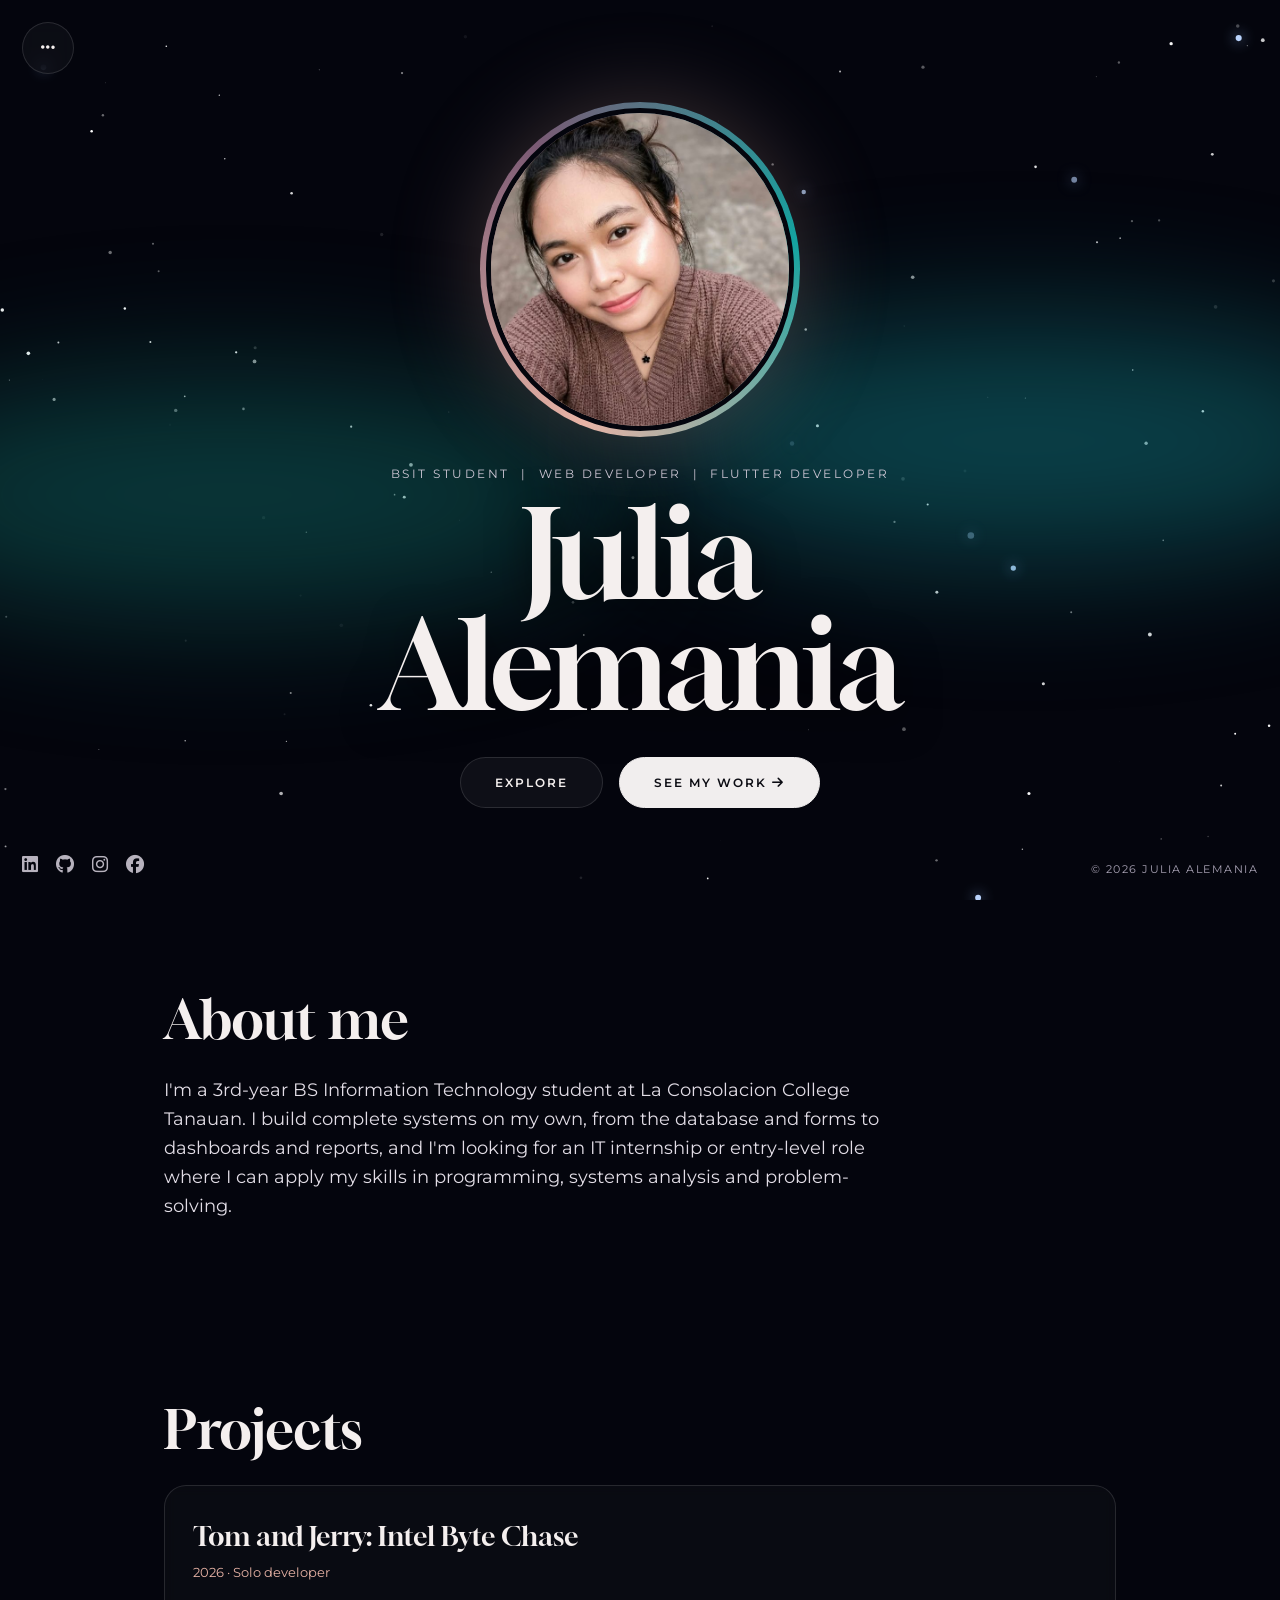
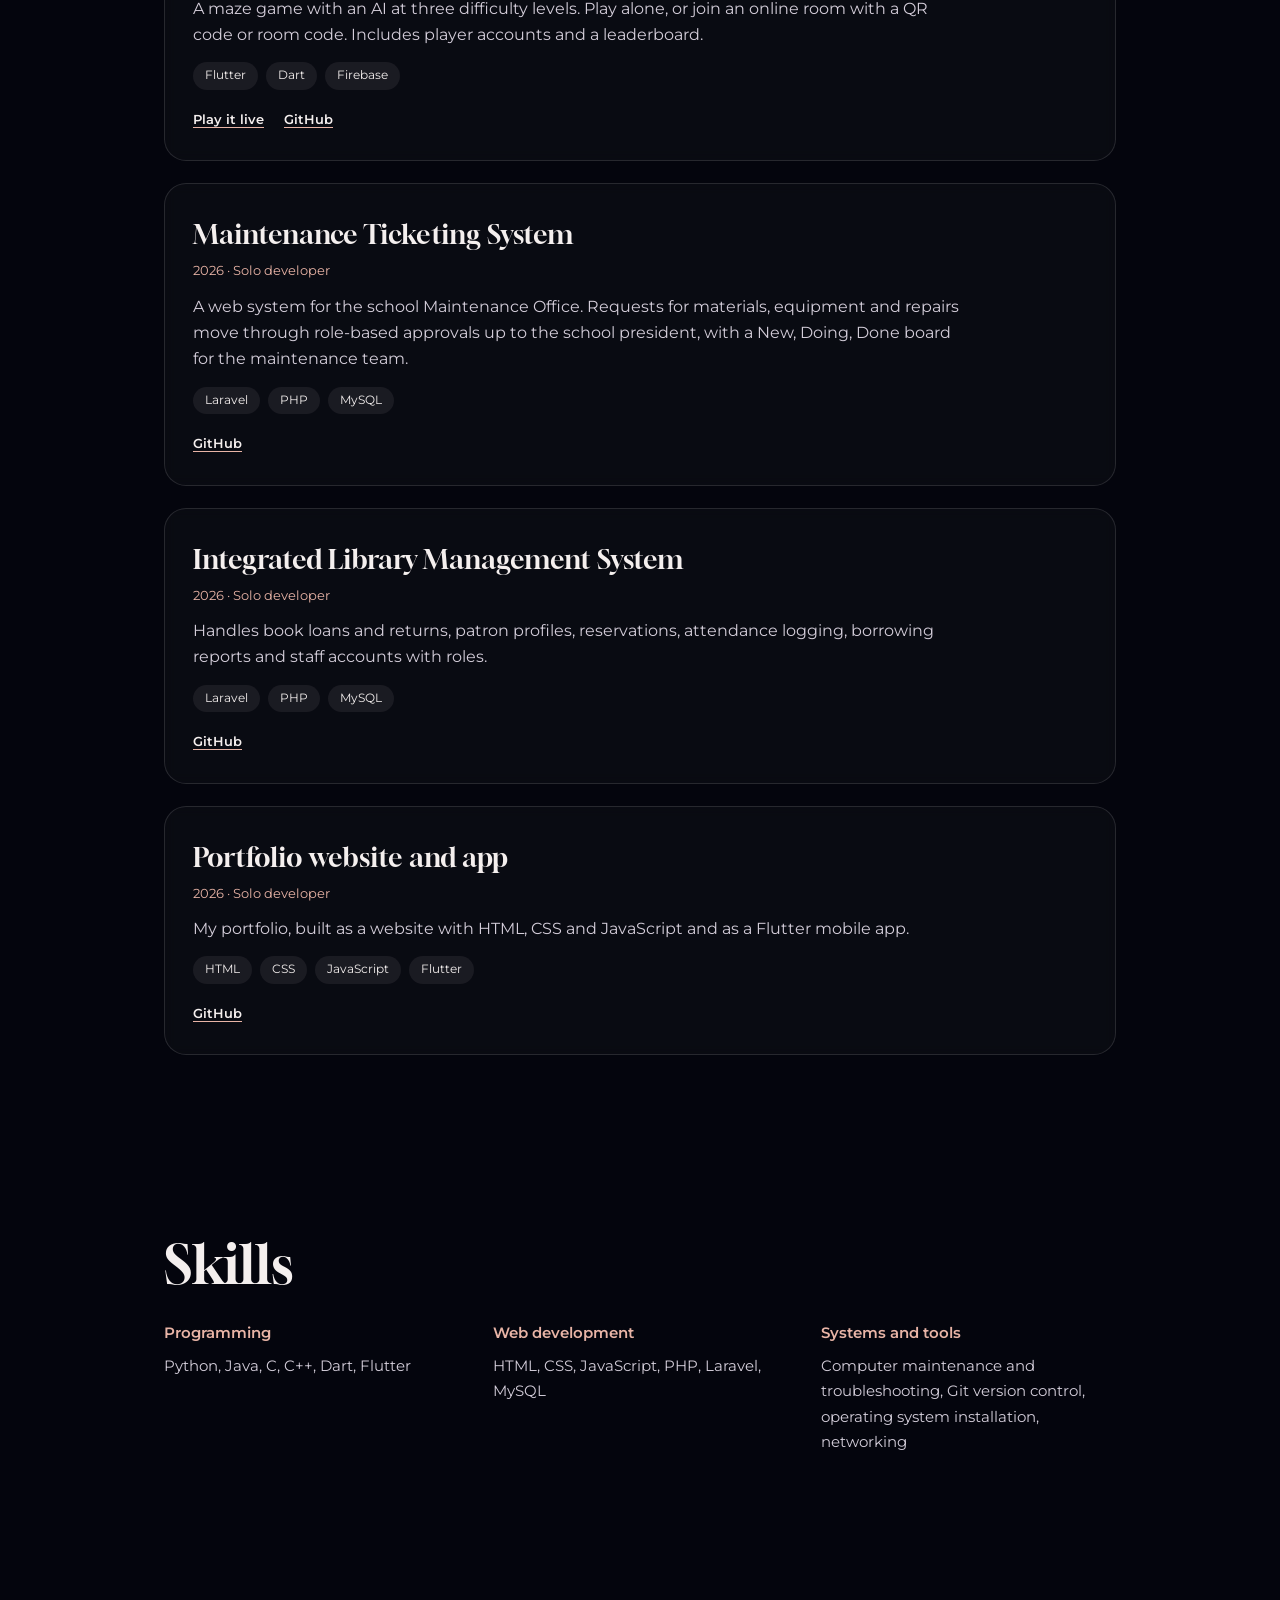
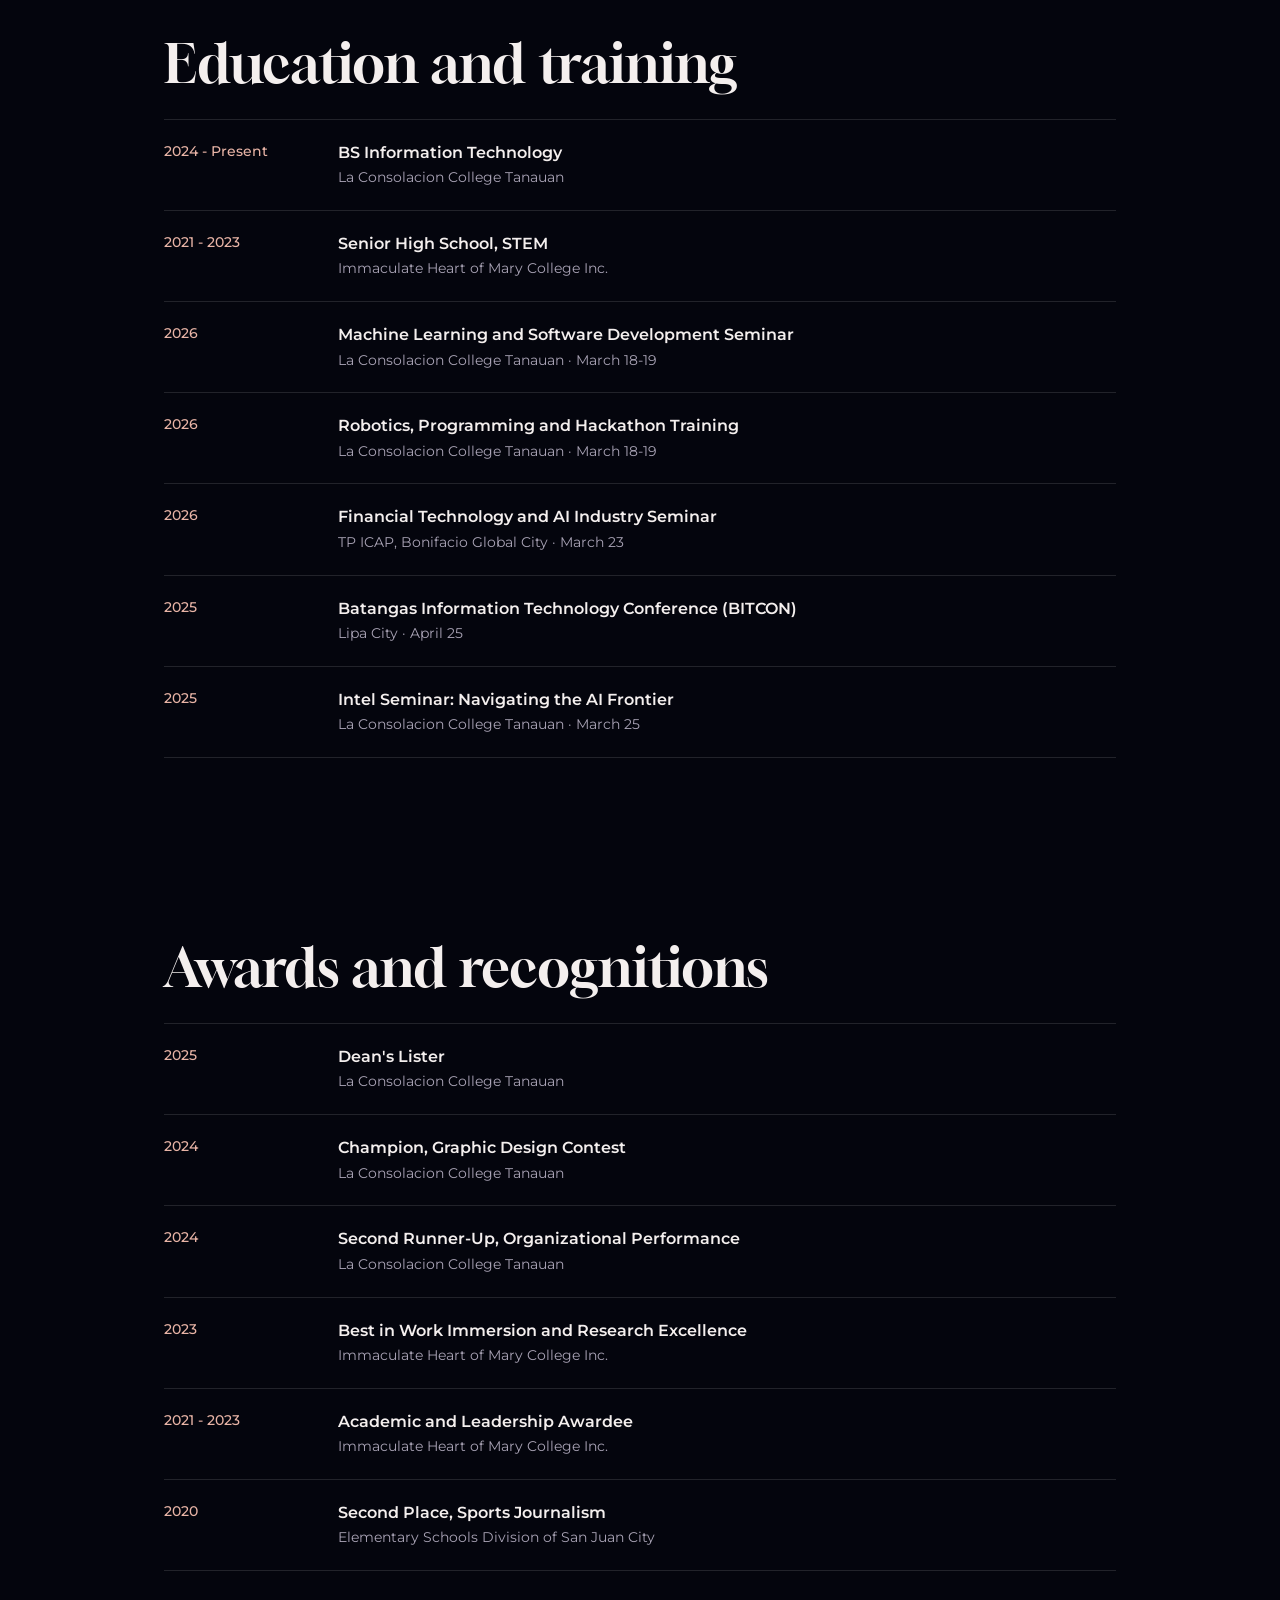
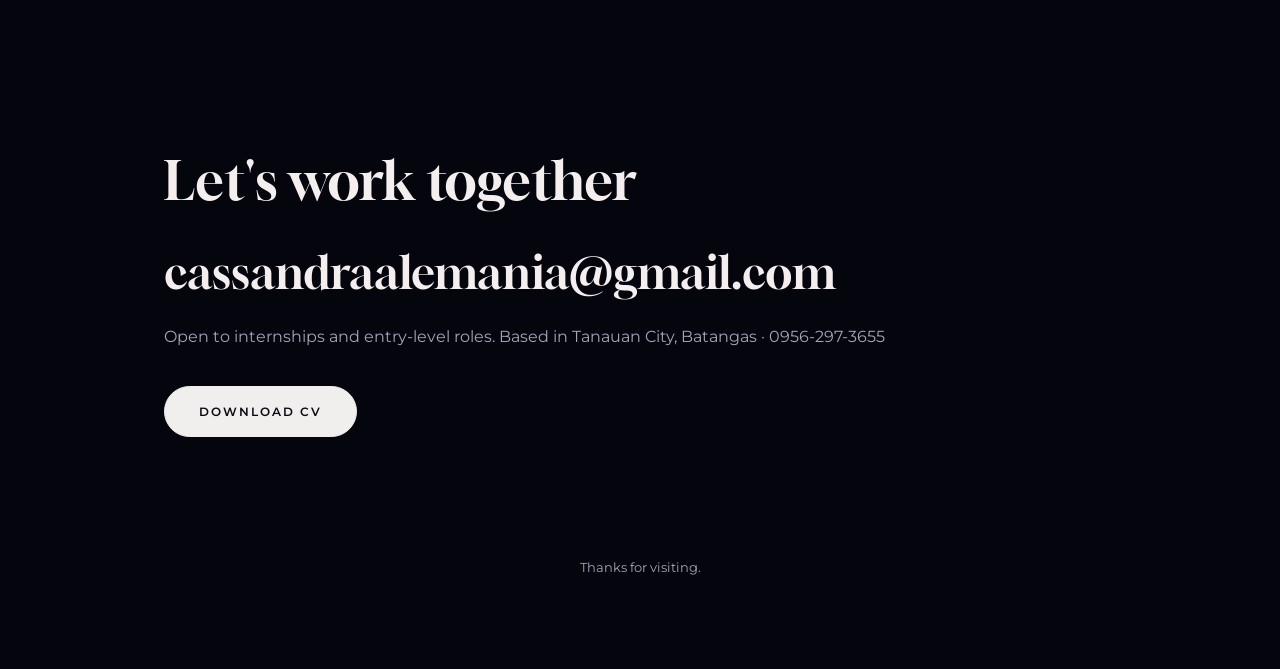
==== index.html @ fd6cf1b3 "Remove stats row from About section" ====
<!DOCTYPE html>
<html lang="en">
<head>
<meta charset="UTF-8">
<meta name="viewport" content="width=device-width, initial-scale=1">
<title>Julia Cassandra Alemania - BSIT Student & Web Developer</title>
<meta name="description" content="Portfolio of Julia Cassandra U. Alemania, BS Information Technology student, web and Flutter developer, Dean's Lister.">
<link rel="icon" href="images/favicon.png">
<link rel="preconnect" href="https://fonts.googleapis.com"><link rel="preconnect" href="https://fonts.gstatic.com" crossorigin>
<link rel="stylesheet" href="https://fonts.googleapis.com/css2?family=Gloock&family=Montserrat:wght@400;500;600&display=swap">
<link rel="stylesheet" href="https://cdnjs.cloudflare.com/ajax/libs/font-awesome/6.5.1/css/all.min.css" crossorigin="anonymous">
<style>
:root{--bg:#04050d;--ink:#f4efee;--mute:#a9a3b5;--rose:#e8b4a6;--teal:#14a3a0;--line:rgba(255,255,255,.12);--serif:'Gloock',Georgia,serif;--sans:'Montserrat',system-ui,sans-serif}
*{box-sizing:border-box;margin:0}
html{scroll-behavior:smooth;background:var(--bg)}
body{font-family:var(--sans);color:var(--ink);background:var(--bg);line-height:1.65;overflow-x:hidden}
canvas#sky{position:fixed;inset:0;width:100%;height:100%;z-index:0;pointer-events:none}
.aurora{position:fixed;inset:0;z-index:0;pointer-events:none;overflow:hidden}
.aurora i{position:absolute;top:42%;width:60vw;height:26vh;border-radius:50%;filter:blur(70px);opacity:.5;animation:drift 22s ease-in-out infinite alternate}
.aurora i:nth-child(1){left:-12vw;background:#0f6b66}
.aurora i:nth-child(2){right:-10vw;background:#117f86;top:36%;animation-delay:-8s}
@keyframes drift{to{transform:translate(6vw,-4vh) scale(1.15)}}
main,header,footer{position:relative;z-index:1}
a{color:inherit}
:focus-visible{outline:2px solid var(--rose);outline-offset:3px}

/* hero */
.hero{min-height:100svh;display:flex;flex-direction:column;align-items:center;justify-content:center;text-align:center;padding:90px 20px 80px}
.photo{width:min(320px,70vw);aspect-ratio:1;border-radius:50%;padding:6px;background:conic-gradient(from 200deg,var(--rose),#7b5a74,var(--teal),var(--rose));box-shadow:0 0 90px rgba(232,180,166,.25)}
.photo img{width:100%;height:100%;border-radius:50%;object-fit:cover;object-position:50% 22%;border:5px solid var(--bg);display:block}
.roles{margin-top:28px;font-size:.72rem;letter-spacing:.22em;text-transform:uppercase;color:#cfc8d6}
h1{font-family:var(--serif);font-weight:400;font-size:clamp(3.6rem,11vw,7.6rem);line-height:.92;letter-spacing:-.02em;margin-top:14px;text-shadow:0 6px 40px rgba(0,0,0,.6)}
.cta{display:flex;gap:16px;margin-top:36px;flex-wrap:wrap;justify-content:center}
.btn{font:600 .78rem var(--sans);letter-spacing:.16em;text-transform:uppercase;text-decoration:none;padding:17px 34px;border-radius:99px;border:1px solid var(--line);background:#0e0f17;color:var(--ink);transition:transform .2s,background .2s}
.btn.light{background:#f1eeee;color:#0b0b12;border-color:#f1eeee}
.btn:hover{transform:translateY(-2px)}
.btn.light:hover{background:#fff}

/* chrome */
.menu-btn{position:fixed;top:22px;left:22px;z-index:20;width:52px;height:52px;border-radius:50%;border:1px solid var(--line);background:rgba(14,15,23,.8);color:var(--ink);cursor:pointer;font-size:1rem;backdrop-filter:blur(8px)}
.overlay{position:fixed;inset:0;z-index:15;background:transparent;display:grid;place-content:center;gap:6px;opacity:0;visibility:hidden;transition:opacity .3s,visibility .3s}
.overlay.open{opacity:1;visibility:visible}
.overlay a{font-family:var(--serif);font-size:clamp(2rem,7vw,3.6rem);text-decoration:none;color:var(--ink);padding:4px 0}
.overlay a:hover{color:var(--rose)}
.socials{position:fixed;left:22px;bottom:20px;z-index:10;display:flex;gap:18px;font-size:1.15rem}
.socials a{color:#d7d2dd;opacity:.85}.socials a:hover{color:var(--rose);opacity:1}
.copy{position:fixed;right:22px;bottom:22px;z-index:10;font-size:.66rem;letter-spacing:.14em;text-transform:uppercase;color:var(--mute)}

/* sections */
section.s{max-width:1000px;margin:0 auto;padding:90px 24px}
h2{font-family:var(--serif);font-weight:400;font-size:clamp(2.2rem,5vw,3.4rem);line-height:1.05;margin-bottom:28px}
.lead{font-size:1.1rem;max-width:62ch;color:#e2dde6}
.stats{display:flex;gap:40px;flex-wrap:wrap;margin-top:34px}
.stats b{display:block;font-family:var(--serif);font-weight:400;font-size:2.6rem;line-height:1;color:var(--rose)}
.stats span{font-size:.82rem;color:var(--mute)}
.rows{list-style:none;padding:0;border-top:1px solid var(--line)}
.rows li{display:grid;grid-template-columns:150px 1fr;gap:8px 24px;padding:20px 0;border-bottom:1px solid var(--line)}
.rows time{color:var(--rose);font-size:.85rem;font-weight:500}
.rows strong{font-weight:600}.rows p{color:var(--mute);font-size:.9rem}
.proj{display:grid;gap:22px}
.proj article{border:1px solid var(--line);border-radius:22px;padding:28px;background:rgba(14,15,23,.6);backdrop-filter:blur(6px)}
.proj h3{font-family:var(--serif);font-weight:400;font-size:1.7rem}
.proj .yr{color:var(--rose);font-size:.8rem}
.proj p{color:#d3cdd9;margin:10px 0 14px;max-width:70ch}
.tags{display:flex;flex-wrap:wrap;gap:8px;margin-bottom:16px}
.tags span{font-size:.74rem;padding:4px 12px;border-radius:99px;background:rgba(255,255,255,.07)}
.links a{font-size:.82rem;font-weight:600;margin-right:20px;text-decoration:none;border-bottom:1px solid var(--rose)}
.skills{display:grid;grid-template-columns:repeat(auto-fit,minmax(260px,1fr));gap:34px}
.skills h3{font-size:.95rem;font-weight:600;margin-bottom:8px;color:var(--rose)}
.skills p{color:#d3cdd9;font-size:.95rem}
.contact a.big{font-family:var(--serif);font-size:clamp(1.5rem,4.5vw,2.8rem);text-decoration:none;word-break:break-all}
.contact a.big:hover{color:var(--rose)}
.contact p{color:var(--mute);margin-top:14px}
footer{padding:30px 24px 90px;text-align:center;color:var(--mute);font-size:.8rem}
@media(max-width:640px){.rows li{grid-template-columns:1fr}.copy{display:none}.socials{left:50%;transform:translateX(-50%)}}
@media(prefers-reduced-motion:reduce){.aurora i{animation:none}html{scroll-behavior:auto}}

.overlay{display:flex;flex-direction:column;align-items:center;justify-content:center;text-align:center;gap:clamp(8px,2.2vh,22px);overflow:hidden}
.overlay a{position:relative;z-index:2;display:block;line-height:1;padding:0}
.overlay a span{display:block;font-family:var(--serif);font-size:clamp(2.6rem,8.4vw,5.6rem);letter-spacing:-.01em;transition:transform .3s,color .3s}
.overlay a small{display:block;margin-top:8px;font-size:.66rem;letter-spacing:.2em;text-transform:uppercase;color:var(--mute)}
.overlay a:hover span,.overlay a:focus-visible span{color:var(--rose);transform:scale(1.04)}
.close-btn{position:absolute;top:22px;right:22px;z-index:3;width:52px;height:52px;border-radius:50%;border:1px solid var(--line);background:rgba(14,15,23,.8);color:var(--ink);cursor:pointer;font-size:1.1rem}
.shards{position:absolute;inset:0;z-index:1;pointer-events:none}
.tile{position:absolute;background:url(images/julia.jpg) no-repeat;opacity:0;transform:translate(0,0) rotate(0) scale(.1);transition:transform .9s cubic-bezier(.2,.8,.2,1),opacity .6s;transition-delay:var(--d);animation:bob var(--t) ease-in-out infinite alternate}
.overlay.open .tile{opacity:var(--o);transform:translate(var(--x),var(--y)) rotate(var(--r)) scale(1)}
@keyframes bob{from{translate:0 -10px}to{translate:8px 12px}}
.cur{position:fixed;left:0;top:0;z-index:50;width:34px;height:34px;margin:-17px 0 0 -17px;border:1px solid rgba(255,255,255,.55);border-radius:50%;pointer-events:none;opacity:0;transition:opacity .2s,width .2s,height .2s,margin .2s}
.cur::after{content:"";position:absolute;left:50%;top:50%;width:4px;height:4px;margin:-2px;border-radius:50%;background:#fff}
.cur.on{opacity:1}.cur.big{width:56px;height:56px;margin:-28px 0 0 -28px}
.has-cur,.has-cur a,.has-cur button{cursor:none}
@media(prefers-reduced-motion:reduce){.tile{animation:none;transition:none}}
body.menu-open main{visibility:hidden}.socials,.copy{z-index:16}
</style>
</head>
<body>
<canvas id="sky" aria-hidden="true"></canvas>
<div class="aurora" aria-hidden="true"><i></i><i></i></div>

<button class="menu-btn" id="menuBtn" aria-label="Open menu" aria-expanded="false"><i class="fa-solid fa-ellipsis" aria-hidden="true"></i></button>
<nav class="overlay" id="overlay" aria-label="Main" aria-hidden="true">
  <div class="shards" id="shards" aria-hidden="true"></div>
  <button class="close-btn" id="closeBtn" type="button" aria-label="Close menu"><i class="fa-solid fa-xmark" aria-hidden="true"></i></button>
  <a href="#about"><span>About Me</span><small>A bit about me and what I study</small></a>
  <a href="experience.html"><span>Experience</span><small>Training, events and milestones</small></a>
  <a href="projects.html"><span>Projects</span><small>Things I've designed and built</small></a>
  <a href="contact.html"><span>Contact Me</span><small>Got a project in mind? Say hello</small></a>
  <a href="links.html"><span>Quick Links</span><small>All my links and channels in one place</small></a>
</nav>

<main id="top">
  <section class="hero">
    <div class="photo"><img src="images/julia.jpg" alt="Portrait of Julia Cassandra Alemania" width="700" height="700"></div>
    <p class="roles">BSIT Student &nbsp;|&nbsp; Web Developer &nbsp;|&nbsp; Flutter Developer</p>
    <h1>Julia<br>Alemania</h1>
    <div class="cta"><button class="btn" type="button" id="exploreBtn">Explore</button><a class="btn light" href="projects.html">See my work <i class="fa-solid fa-arrow-right" aria-hidden="true"></i></a></div>
  </section>

  <section class="s" id="about">
    <h2>About me</h2>
    <p class="lead">I'm a 3rd-year BS Information Technology student at La Consolacion College Tanauan. I build complete systems on my own, from the database and forms to dashboards and reports, and I'm looking for an IT internship or entry-level role where I can apply my skills in programming, systems analysis and problem-solving.</p>
  </section>

  <section class="s" id="projects">
    <h2>Projects</h2>
    <div class="proj">
      <article><h3>Tom and Jerry: Intel Byte Chase</h3><span class="yr">2026 · Solo developer</span>
        <p>A maze game with an AI at three difficulty levels. Play alone, or join an online room with a QR code or room code. Includes player accounts and a leaderboard.</p>
        <div class="tags"><span>Flutter</span><span>Dart</span><span>Firebase</span></div>
        <div class="links"><a href="https://tom-jerry-multiplayer.web.app/" target="_blank" rel="noopener">Play it live</a><a href="https://github.com/lcct-24-13115/tom_and_jerry_new" target="_blank" rel="noopener">GitHub</a></div></article>
      <article><h3>Maintenance Ticketing System</h3><span class="yr">2026 · Solo developer</span>
        <p>A web system for the school Maintenance Office. Requests for materials, equipment and repairs move through role-based approvals up to the school president, with a New, Doing, Done board for the maintenance team.</p>
        <div class="tags"><span>Laravel</span><span>PHP</span><span>MySQL</span></div>
        <div class="links"><a href="https://github.com/lcct-24-13115/school-maintenance-system" target="_blank" rel="noopener">GitHub</a></div></article>
      <article><h3>Integrated Library Management System</h3><span class="yr">2026 · Solo developer</span>
        <p>Handles book loans and returns, patron profiles, reservations, attendance logging, borrowing reports and staff accounts with roles.</p>
        <div class="tags"><span>Laravel</span><span>PHP</span><span>MySQL</span></div>
        <div class="links"><a href="https://github.com/lcct-24-13115/library-system" target="_blank" rel="noopener">GitHub</a></div></article>
      <article><h3>Portfolio website and app</h3><span class="yr">2026 · Solo developer</span>
        <p>My portfolio, built as a website with HTML, CSS and JavaScript and as a Flutter mobile app.</p>
        <div class="tags"><span>HTML</span><span>CSS</span><span>JavaScript</span><span>Flutter</span></div>
        <div class="links"><a href="https://github.com/lcct-24-13115/my_portfolio" target="_blank" rel="noopener">GitHub</a></div></article>
    </div>
  </section>

  <section class="s" id="skills">
    <h2>Skills</h2>
    <div class="skills">
      <div><h3>Programming</h3><p>Python, Java, C, C++, Dart, Flutter</p></div>
      <div><h3>Web development</h3><p>HTML, CSS, JavaScript, PHP, Laravel, MySQL</p></div>
      <div><h3>Systems and tools</h3><p>Computer maintenance and troubleshooting, Git version control, operating system installation, networking</p></div>
    </div>
  </section>

  <section class="s" id="education">
    <h2>Education and training</h2>
    <ul class="rows">
      <li><time>2024 - Present</time><div><strong>BS Information Technology</strong><p>La Consolacion College Tanauan</p></div></li>
      <li><time>2021 - 2023</time><div><strong>Senior High School, STEM</strong><p>Immaculate Heart of Mary College Inc.</p></div></li>
      <li><time>2026</time><div><strong>Machine Learning and Software Development Seminar</strong><p>La Consolacion College Tanauan · March 18-19</p></div></li>
      <li><time>2026</time><div><strong>Robotics, Programming and Hackathon Training</strong><p>La Consolacion College Tanauan · March 18-19</p></div></li>
      <li><time>2026</time><div><strong>Financial Technology and AI Industry Seminar</strong><p>TP ICAP, Bonifacio Global City · March 23</p></div></li>
      <li><time>2025</time><div><strong>Batangas Information Technology Conference (BITCON)</strong><p>Lipa City · April 25</p></div></li>
      <li><time>2025</time><div><strong>Intel Seminar: Navigating the AI Frontier</strong><p>La Consolacion College Tanauan · March 25</p></div></li>
    </ul>
  </section>

  <section class="s" id="awards">
    <h2>Awards and recognitions</h2>
    <ul class="rows">
      <li><time>2025</time><div><strong>Dean's Lister</strong><p>La Consolacion College Tanauan</p></div></li>
      <li><time>2024</time><div><strong>Champion, Graphic Design Contest</strong><p>La Consolacion College Tanauan</p></div></li>
      <li><time>2024</time><div><strong>Second Runner-Up, Organizational Performance</strong><p>La Consolacion College Tanauan</p></div></li>
      <li><time>2023</time><div><strong>Best in Work Immersion and Research Excellence</strong><p>Immaculate Heart of Mary College Inc.</p></div></li>
      <li><time>2021 - 2023</time><div><strong>Academic and Leadership Awardee</strong><p>Immaculate Heart of Mary College Inc.</p></div></li>
      <li><time>2020</time><div><strong>Second Place, Sports Journalism</strong><p>Elementary Schools Division of San Juan City</p></div></li>
    </ul>
  </section>

  <section class="s contact" id="contact">
    <h2>Let's work together</h2>
    <a class="big" href="mailto:cassandraalemania@gmail.com">cassandraalemania@gmail.com</a>
    <p>Open to internships and entry-level roles. Based in Tanauan City, Batangas · 0956-297-3655</p>
    <div class="cta" style="justify-content:flex-start"><a class="btn light" href="docs/Julia_Alemania_CV.pdf" download>Download CV</a></div>
  </section>
</main>

<footer>Thanks for visiting.</footer>

<div class="socials">
  <a href="https://www.linkedin.com/in/julia-cassandra-alemania-911831444" target="_blank" rel="noopener" aria-label="LinkedIn"><i class="fa-brands fa-linkedin"></i></a>
  <a href="https://github.com/lcct-24-13115" target="_blank" rel="noopener" aria-label="GitHub"><i class="fa-brands fa-github"></i></a>
  <a href="https://www.instagram.com/makethoiu_" target="_blank" rel="noopener" aria-label="Instagram"><i class="fa-brands fa-instagram"></i></a>
  <a href="https://www.facebook.com/JCUA24" target="_blank" rel="noopener" aria-label="Facebook"><i class="fa-brands fa-facebook"></i></a>
</div>
<div class="cur" id="cur" aria-hidden="true"></div>
<div class="copy">&copy; 2026 Julia Alemania</div>

<script>
const btn=document.getElementById('menuBtn'),ov=document.getElementById('overlay');
function setMenu(o){document.body.classList.toggle('menu-open',o);ov.classList.toggle('open',o);ov.setAttribute('aria-hidden',!o);btn.setAttribute('aria-expanded',o);if(o)document.getElementById('closeBtn').focus()}
btn.onclick=()=>setMenu(!ov.classList.contains('open'));
document.getElementById('exploreBtn').onclick=()=>setMenu(true);
document.getElementById('closeBtn').onclick=()=>setMenu(false);
ov.querySelectorAll('a').forEach(a=>a.onclick=()=>setMenu(false));
addEventListener('keydown',e=>{if(e.key==='Escape')setMenu(false)});

/* floating photo pieces behind the menu */
const sh=document.getElementById('shards');
for(let i=0;i<26;i++){const t=document.createElement('i'),s=60+Math.random()*90,a=Math.random()*6.28,r=Math.random()*230+30;
t.className='tile';t.style.cssText=`left:50%;top:46%;width:${s}px;height:${s}px;background-size:${300+Math.random()*300}%;background-position:${Math.random()*100}% ${Math.random()*80}%;--x:${Math.cos(a)*r*1.35-s/2}px;--y:${Math.sin(a)*r*1.5-s/2}px;--r:${Math.random()*180-90}deg;--o:${.1+Math.random()*.2};--d:${(i*.025).toFixed(2)}s;--t:${6+Math.random()*6}s`;sh.appendChild(t)}

/* cursor ring */
if(matchMedia('(pointer:fine)').matches){const cur=document.getElementById('cur');let mx=0,my=0,cx=0,cy=0;
addEventListener('mousemove',e=>{mx=e.clientX;my=e.clientY;cur.classList.add('on');document.body.classList.add('has-cur');cur.classList.toggle('big',!!e.target.closest('a,button'))});
document.addEventListener('mouseleave',()=>cur.classList.remove('on'));
(function f(){cx+=(mx-cx)*.18;cy+=(my-cy)*.18;cur.style.transform=`translate(${cx}px,${cy}px)`;requestAnimationFrame(f)})()}

const c=document.getElementById('sky'),x=c.getContext('2d');let W,H,stars=[];
const still=matchMedia('(prefers-reduced-motion:reduce)').matches;
function size(){W=c.width=innerWidth;H=c.height=innerHeight;stars=Array.from({length:Math.round(W*H/9000)},()=>({x:Math.random()*W,y:Math.random()*H,r:Math.random()*1.6+.3,p:Math.random()*6.28,s:Math.random()*.02+.005,g:Math.random()<.08}))}
function draw(){x.clearRect(0,0,W,H);for(const s of stars){s.p+=s.s;const a=.45+.55*Math.sin(s.p);x.globalAlpha=a;x.fillStyle=s.g?'#bcd6ff':'#fff';if(s.g){x.shadowColor='#9cc4ff';x.shadowBlur=14}else x.shadowBlur=0;x.beginPath();x.arc(s.x,s.y,s.g?s.r+1.6:s.r,0,6.28);x.fill()}x.globalAlpha=1;if(!still)requestAnimationFrame(draw)}
addEventListener('resize',size);size();draw();
</script>
</body>
</html>
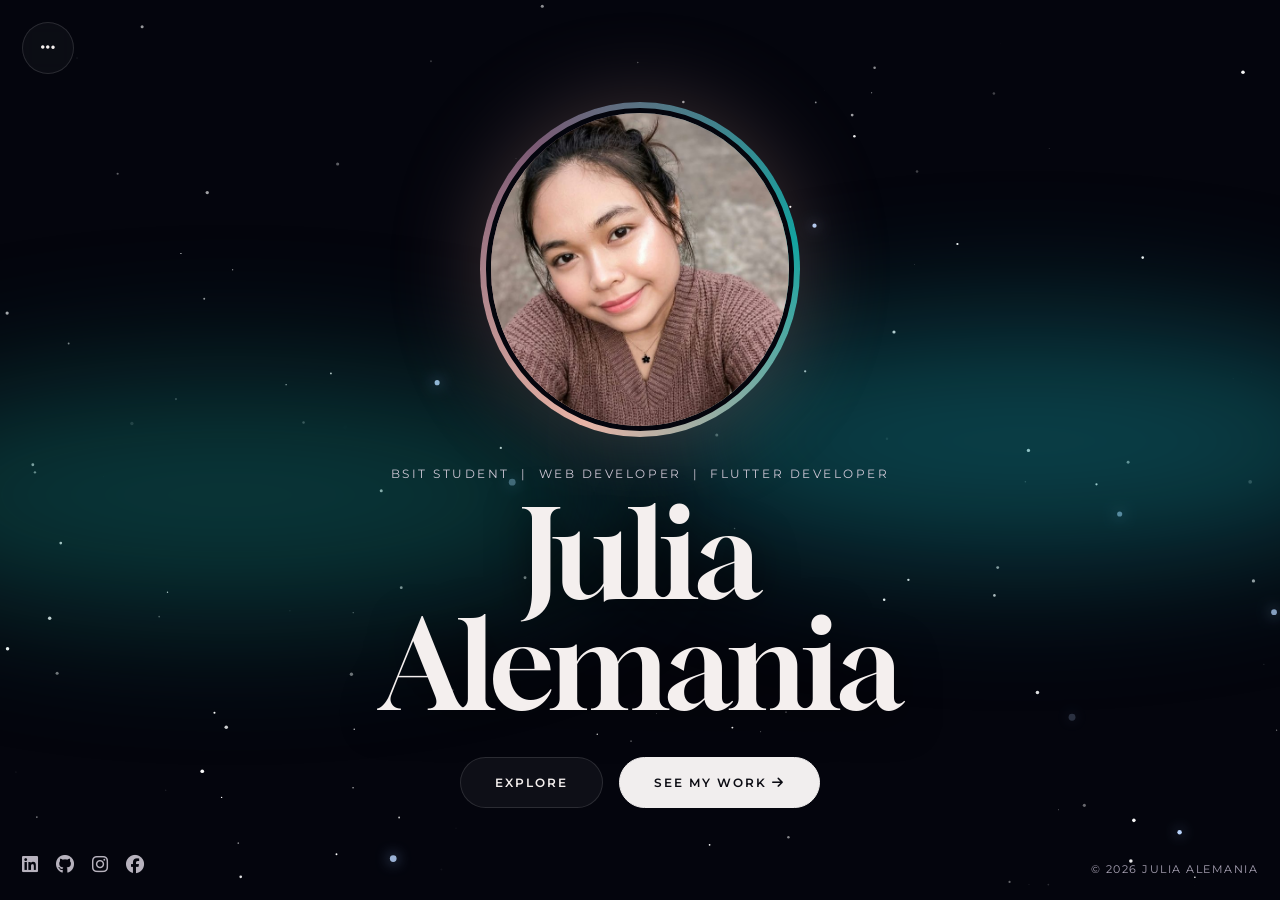
==== commit dcd7ae44: "Make home page hero-only, remove About and lower sections" ====
--- a/index.html
+++ b/index.html
@@ -101,7 +101,6 @@
 <nav class="overlay" id="overlay" aria-label="Main" aria-hidden="true">
   <div class="shards" id="shards" aria-hidden="true"></div>
   <button class="close-btn" id="closeBtn" type="button" aria-label="Close menu"><i class="fa-solid fa-xmark" aria-hidden="true"></i></button>
-  <a href="#about"><span>About Me</span><small>A bit about me and what I study</small></a>
   <a href="experience.html"><span>Experience</span><small>Training, events and milestones</small></a>
   <a href="projects.html"><span>Projects</span><small>Things I've designed and built</small></a>
   <a href="contact.html"><span>Contact Me</span><small>Got a project in mind? Say hello</small></a>
@@ -116,76 +115,7 @@
     <div class="cta"><button class="btn" type="button" id="exploreBtn">Explore</button><a class="btn light" href="projects.html">See my work <i class="fa-solid fa-arrow-right" aria-hidden="true"></i></a></div>
   </section>
 
-  <section class="s" id="about">
-    <h2>About me</h2>
-    <p class="lead">I'm a 3rd-year BS Information Technology student at La Consolacion College Tanauan. I build complete systems on my own, from the database and forms to dashboards and reports, and I'm looking for an IT internship or entry-level role where I can apply my skills in programming, systems analysis and problem-solving.</p>
-  </section>
-
-  <section class="s" id="projects">
-    <h2>Projects</h2>
-    <div class="proj">
-      <article><h3>Tom and Jerry: Intel Byte Chase</h3><span class="yr">2026 · Solo developer</span>
-        <p>A maze game with an AI at three difficulty levels. Play alone, or join an online room with a QR code or room code. Includes player accounts and a leaderboard.</p>
-        <div class="tags"><span>Flutter</span><span>Dart</span><span>Firebase</span></div>
-        <div class="links"><a href="https://tom-jerry-multiplayer.web.app/" target="_blank" rel="noopener">Play it live</a><a href="https://github.com/lcct-24-13115/tom_and_jerry_new" target="_blank" rel="noopener">GitHub</a></div></article>
-      <article><h3>Maintenance Ticketing System</h3><span class="yr">2026 · Solo developer</span>
-        <p>A web system for the school Maintenance Office. Requests for materials, equipment and repairs move through role-based approvals up to the school president, with a New, Doing, Done board for the maintenance team.</p>
-        <div class="tags"><span>Laravel</span><span>PHP</span><span>MySQL</span></div>
-        <div class="links"><a href="https://github.com/lcct-24-13115/school-maintenance-system" target="_blank" rel="noopener">GitHub</a></div></article>
-      <article><h3>Integrated Library Management System</h3><span class="yr">2026 · Solo developer</span>
-        <p>Handles book loans and returns, patron profiles, reservations, attendance logging, borrowing reports and staff accounts with roles.</p>
-        <div class="tags"><span>Laravel</span><span>PHP</span><span>MySQL</span></div>
-        <div class="links"><a href="https://github.com/lcct-24-13115/library-system" target="_blank" rel="noopener">GitHub</a></div></article>
-      <article><h3>Portfolio website and app</h3><span class="yr">2026 · Solo developer</span>
-        <p>My portfolio, built as a website with HTML, CSS and JavaScript and as a Flutter mobile app.</p>
-        <div class="tags"><span>HTML</span><span>CSS</span><span>JavaScript</span><span>Flutter</span></div>
-        <div class="links"><a href="https://github.com/lcct-24-13115/my_portfolio" target="_blank" rel="noopener">GitHub</a></div></article>
-    </div>
-  </section>
-
-  <section class="s" id="skills">
-    <h2>Skills</h2>
-    <div class="skills">
-      <div><h3>Programming</h3><p>Python, Java, C, C++, Dart, Flutter</p></div>
-      <div><h3>Web development</h3><p>HTML, CSS, JavaScript, PHP, Laravel, MySQL</p></div>
-      <div><h3>Systems and tools</h3><p>Computer maintenance and troubleshooting, Git version control, operating system installation, networking</p></div>
-    </div>
-  </section>
-
-  <section class="s" id="education">
-    <h2>Education and training</h2>
-    <ul class="rows">
-      <li><time>2024 - Present</time><div><strong>BS Information Technology</strong><p>La Consolacion College Tanauan</p></div></li>
-      <li><time>2021 - 2023</time><div><strong>Senior High School, STEM</strong><p>Immaculate Heart of Mary College Inc.</p></div></li>
-      <li><time>2026</time><div><strong>Machine Learning and Software Development Seminar</strong><p>La Consolacion College Tanauan · March 18-19</p></div></li>
-      <li><time>2026</time><div><strong>Robotics, Programming and Hackathon Training</strong><p>La Consolacion College Tanauan · March 18-19</p></div></li>
-      <li><time>2026</time><div><strong>Financial Technology and AI Industry Seminar</strong><p>TP ICAP, Bonifacio Global City · March 23</p></div></li>
-      <li><time>2025</time><div><strong>Batangas Information Technology Conference (BITCON)</strong><p>Lipa City · April 25</p></div></li>
-      <li><time>2025</time><div><strong>Intel Seminar: Navigating the AI Frontier</strong><p>La Consolacion College Tanauan · March 25</p></div></li>
-    </ul>
-  </section>
-
-  <section class="s" id="awards">
-    <h2>Awards and recognitions</h2>
-    <ul class="rows">
-      <li><time>2025</time><div><strong>Dean's Lister</strong><p>La Consolacion College Tanauan</p></div></li>
-      <li><time>2024</time><div><strong>Champion, Graphic Design Contest</strong><p>La Consolacion College Tanauan</p></div></li>
-      <li><time>2024</time><div><strong>Second Runner-Up, Organizational Performance</strong><p>La Consolacion College Tanauan</p></div></li>
-      <li><time>2023</time><div><strong>Best in Work Immersion and Research Excellence</strong><p>Immaculate Heart of Mary College Inc.</p></div></li>
-      <li><time>2021 - 2023</time><div><strong>Academic and Leadership Awardee</strong><p>Immaculate Heart of Mary College Inc.</p></div></li>
-      <li><time>2020</time><div><strong>Second Place, Sports Journalism</strong><p>Elementary Schools Division of San Juan City</p></div></li>
-    </ul>
-  </section>
-
-  <section class="s contact" id="contact">
-    <h2>Let's work together</h2>
-    <a class="big" href="mailto:cassandraalemania@gmail.com">cassandraalemania@gmail.com</a>
-    <p>Open to internships and entry-level roles. Based in Tanauan City, Batangas · 0956-297-3655</p>
-    <div class="cta" style="justify-content:flex-start"><a class="btn light" href="docs/Julia_Alemania_CV.pdf" download>Download CV</a></div>
-  </section>
 </main>
-
-<footer>Thanks for visiting.</footer>
 
 <div class="socials">
   <a href="https://www.linkedin.com/in/julia-cassandra-alemania-911831444" target="_blank" rel="noopener" aria-label="LinkedIn"><i class="fa-brands fa-linkedin"></i></a>
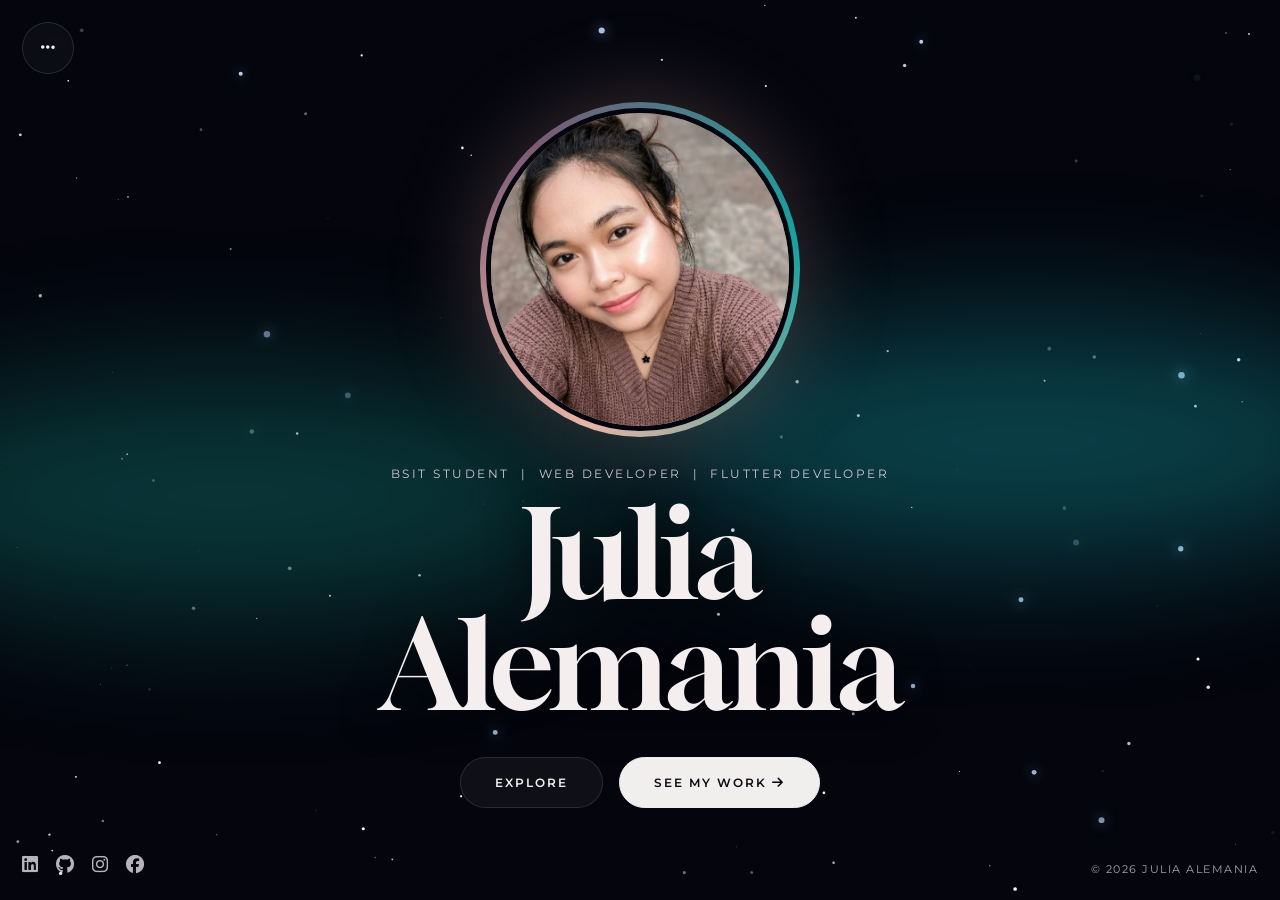
==== commit 8629838a: "Restore About Me page" ====
--- a/index.html
+++ b/index.html
@@ -101,6 +101,7 @@
 <nav class="overlay" id="overlay" aria-label="Main" aria-hidden="true">
   <div class="shards" id="shards" aria-hidden="true"></div>
   <button class="close-btn" id="closeBtn" type="button" aria-label="Close menu"><i class="fa-solid fa-xmark" aria-hidden="true"></i></button>
+  <a href="about.html"><span>About Me</span><small>Who I am and how I work</small></a>
   <a href="experience.html"><span>Experience</span><small>Training, events and milestones</small></a>
   <a href="projects.html"><span>Projects</span><small>Things I've designed and built</small></a>
   <a href="contact.html"><span>Contact Me</span><small>Got a project in mind? Say hello</small></a>
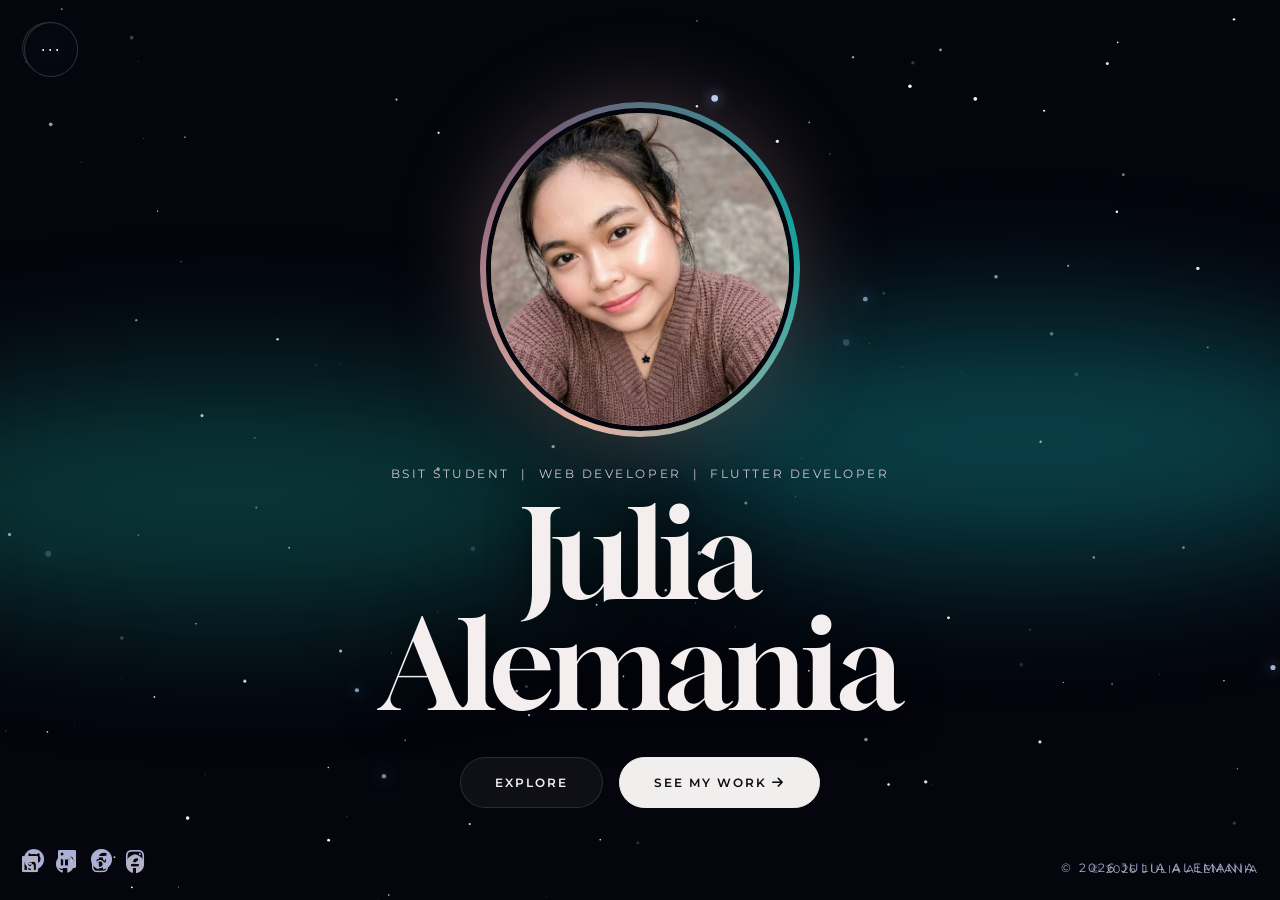
==== commit a79481c1: "Add pill nav, pager arrows, round menu, social dock and astronaut liftoff hero" ====
--- a/index.html
+++ b/index.html
@@ -92,6 +92,8 @@
 @media(prefers-reduced-motion:reduce){.tile{animation:none;transition:none}}
 body.menu-open main{visibility:hidden}.socials,.copy{z-index:16}
 </style>
+  <link rel="stylesheet" href="css/orbit-ui.css?v=1">
+  <script src="js/orbit-ui.js?v=1" defer></script>
 </head>
 <body>
 <canvas id="sky" aria-hidden="true"></canvas>
--- a/css/orbit-ui.css
+++ b/css/orbit-ui.css
@@ -0,0 +1,50 @@
+@import url("https://fonts.googleapis.com/css2?family=Fraunces:opsz,wght@9..144,400;9..144,500&display=swap");
+
+/* ---------- 1. Floating pill nav (desktop) ---------- */
+@media (min-width: 861px) {
+  .site-header { background: transparent !important; border: 0 !important; box-shadow: none !important; position: sticky; top: 0; backdrop-filter: none !important; }
+  .site-header .header-inner { justify-content: center; gap: 1rem; padding-top: .9rem; }
+  .site-header .nav-toggle { display: none; }
+  .site-nav ul {
+    display: flex; align-items: center; gap: .2rem; padding: .4rem .5rem;
+    border-radius: 999px; border: 1px solid rgba(255,255,255,.14);
+    background: color-mix(in srgb, #05060f 72%, transparent);
+    backdrop-filter: blur(14px); -webkit-backdrop-filter: blur(14px);
+  }
+  .site-nav a { color: #c9cde8 !important; font-size: .78rem; font-weight: 600; letter-spacing: .08em; text-transform: uppercase; padding: .6rem 1rem; border-radius: 999px; background: transparent; }
+  .site-nav a:hover { color: #fff !important; }
+  .site-nav a[aria-current="page"], .site-nav a.active { color: #fff !important; background: rgba(255,255,255,.12) !important; }
+  .site-nav .nav-cta { margin-left: .3rem; padding-left: .5rem; border-left: 1px solid rgba(255,255,255,.14); }
+}
+
+/* ---------- 2. Prev / next page arrows ---------- */
+.pager { display: flex; justify-content: center; gap: .7rem; margin: .2rem auto 0; position: relative; z-index: 5; }
+.pager a { display: grid; place-items: center; width: 3rem; height: 3rem; border-radius: 50%; color: #dfe3ff; background: color-mix(in srgb, #05060f 70%, transparent); border: 1px solid rgba(255,255,255,.14); text-decoration: none; transition: background .2s, transform .2s; }
+.pager a:hover, .pager a:focus-visible { background: rgba(255,255,255,.16); transform: scale(1.06); }
+.pager a[aria-disabled="true"] { opacity: .3; pointer-events: none; }
+
+/* ---------- 3. Round menu (left) + social dock (bottom-left) ---------- */
+.orb-menu { position: fixed; left: 1.5rem; top: 1.4rem; z-index: 60; }
+.orb-btn { width: 3.4rem; height: 3.4rem; border-radius: 50%; border: 1px solid rgba(255,255,255,.18); background: color-mix(in srgb, #05060f 78%, transparent); color: #dfe3ff; cursor: pointer; font-size: 1.1rem; letter-spacing: .12em; backdrop-filter: blur(10px); }
+.orb-btn:focus-visible { outline: 2px solid #8fb6ff; outline-offset: 3px; }
+.orb-list { position: absolute; top: 4.2rem; left: 0; min-width: 12rem; margin: 0; padding: .5rem; list-style: none; border-radius: 1.2rem; border: 1px solid rgba(255,255,255,.14); background: rgba(8,10,28,.94); display: none; }
+.orb-menu.open .orb-list { display: block; }
+.orb-list a { display: block; padding: .6rem .9rem; border-radius: .8rem; color: #dfe3ff; text-decoration: none; font-weight: 600; }
+.orb-list a:hover { background: rgba(255,255,255,.1); }
+.social-dock { position: fixed; left: 1.5rem; bottom: 1.4rem; z-index: 40; display: flex; gap: .9rem; }
+.social-dock a { color: #aab0d6; font-size: 1.3rem; transition: color .2s, transform .2s; }
+.social-dock a:hover { color: #fff; transform: translateY(-2px); }
+.copy-dock { position: fixed; right: 1.5rem; bottom: 1.4rem; z-index: 40; font-size: .72rem; letter-spacing: .18em; text-transform: uppercase; color: #aab0d6; }
+@media (max-width: 860px) { .orb-menu, .social-dock, .copy-dock { display: none; } }
+
+/* ---------- 4. "Ready for liftoff?" hero with astronaut ---------- */
+.lo-hero { position: relative; overflow: hidden; text-align: center; padding: 6rem 1rem 0; color: #f1f3ff; background: radial-gradient(ellipse at 70% 30%, rgba(40,120,170,.45), transparent 55%), #04050e; }
+.lo-eyebrow { font-size: .72rem; letter-spacing: .35em; text-transform: uppercase; color: #6fa0d8; margin: 0 0 1rem; font-weight: 600; }
+.lo-title { font-family: "Fraunces", Georgia, serif; font-weight: 400; line-height: 1; letter-spacing: -.02em; font-size: clamp(2.6rem, 8vw, 6.4rem); margin: 0; }
+.lo-title .lo-grad { display: block; background: linear-gradient(90deg, #4fb8f0, #9a8cff 35%, #c46cff 50%, #9aa8d8 70%, #5fd09a); -webkit-background-clip: text; background-clip: text; color: transparent; padding-bottom: .12em; }
+.lo-actions { display: flex; gap: .8rem; justify-content: center; flex-wrap: wrap; margin: 2.2rem 0 0; position: relative; z-index: 2; }
+.lo-btn { padding: .95rem 1.7rem; border-radius: 999px; font-weight: 700; text-decoration: none; color: #fff; border: 1px solid rgba(255,255,255,.16); background: #0a0b14; }
+.lo-btn.grad { color: #07102a; border: 0; background: linear-gradient(90deg, #5cc8ff, #b48cff); }
+.lo-astro { width: min(30rem, 78vw); margin: -1rem auto 0; display: block; transform: translateY(18%); animation: lo-float 6s ease-in-out infinite; }
+@keyframes lo-float { 50% { transform: translateY(12%) rotate(-1.5deg); } }
+@media (prefers-reduced-motion: reduce) { .lo-astro { animation: none; } }
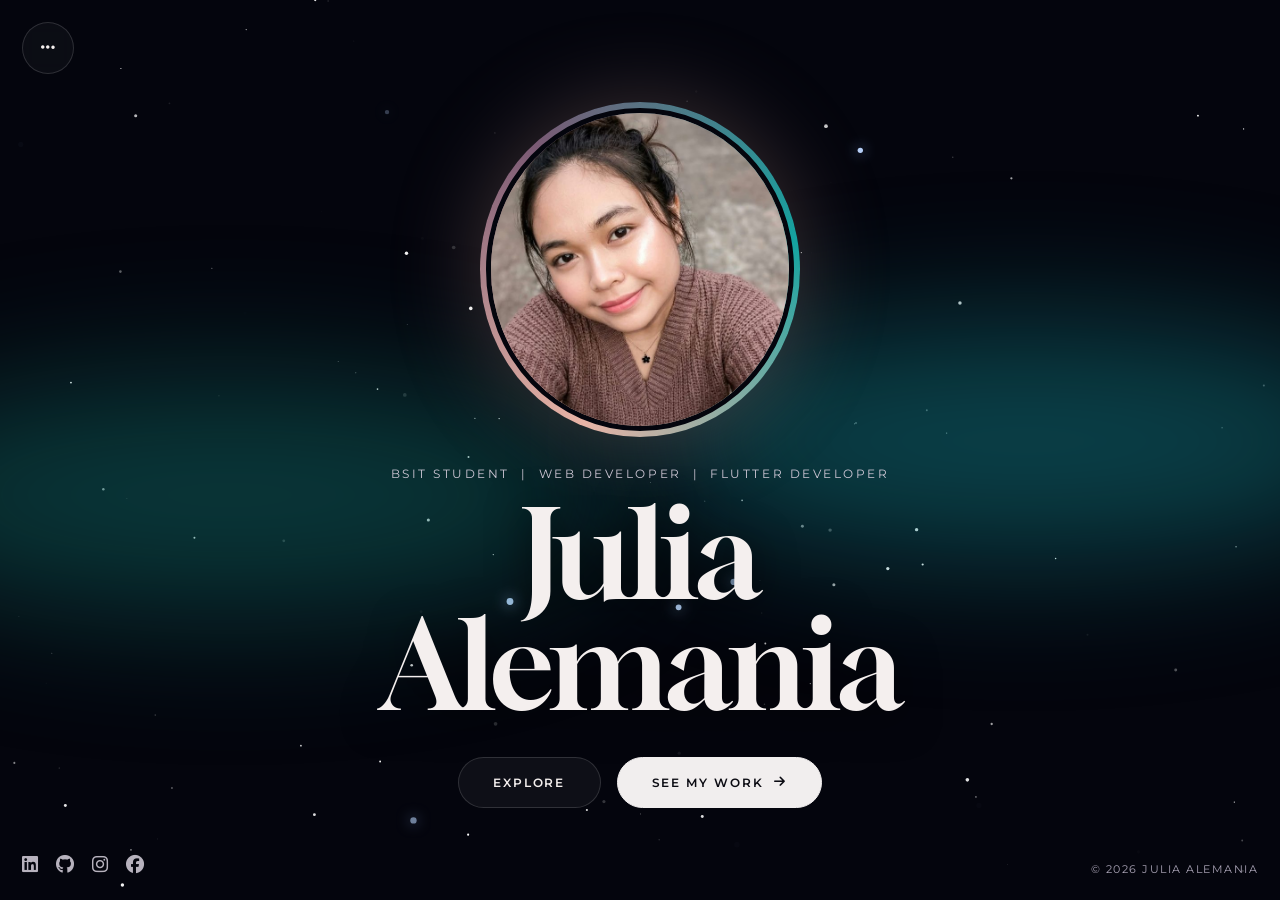
==== commit 96b56af7: "Redesign all pages to match Design A (index.html style) - Consistent dark space theme across all pag" ====
--- a/index.html
+++ b/index.html
@@ -9,91 +9,17 @@
 <link rel="preconnect" href="https://fonts.googleapis.com"><link rel="preconnect" href="https://fonts.gstatic.com" crossorigin>
 <link rel="stylesheet" href="https://fonts.googleapis.com/css2?family=Gloock&family=Montserrat:wght@400;500;600&display=swap">
 <link rel="stylesheet" href="https://cdnjs.cloudflare.com/ajax/libs/font-awesome/6.5.1/css/all.min.css" crossorigin="anonymous">
+<link rel="stylesheet" href="css/design-a-base.css?v=1">
 <style>
-:root{--bg:#04050d;--ink:#f4efee;--mute:#a9a3b5;--rose:#e8b4a6;--teal:#14a3a0;--line:rgba(255,255,255,.12);--serif:'Gloock',Georgia,serif;--sans:'Montserrat',system-ui,sans-serif}
-*{box-sizing:border-box;margin:0}
-html{scroll-behavior:smooth;background:var(--bg)}
-body{font-family:var(--sans);color:var(--ink);background:var(--bg);line-height:1.65;overflow-x:hidden}
-canvas#sky{position:fixed;inset:0;width:100%;height:100%;z-index:0;pointer-events:none}
-.aurora{position:fixed;inset:0;z-index:0;pointer-events:none;overflow:hidden}
-.aurora i{position:absolute;top:42%;width:60vw;height:26vh;border-radius:50%;filter:blur(70px);opacity:.5;animation:drift 22s ease-in-out infinite alternate}
-.aurora i:nth-child(1){left:-12vw;background:#0f6b66}
-.aurora i:nth-child(2){right:-10vw;background:#117f86;top:36%;animation-delay:-8s}
-@keyframes drift{to{transform:translate(6vw,-4vh) scale(1.15)}}
-main,header,footer{position:relative;z-index:1}
-a{color:inherit}
-:focus-visible{outline:2px solid var(--rose);outline-offset:3px}
-
-/* hero */
+/* Home-specific hero */
 .hero{min-height:100svh;display:flex;flex-direction:column;align-items:center;justify-content:center;text-align:center;padding:90px 20px 80px}
 .photo{width:min(320px,70vw);aspect-ratio:1;border-radius:50%;padding:6px;background:conic-gradient(from 200deg,var(--rose),#7b5a74,var(--teal),var(--rose));box-shadow:0 0 90px rgba(232,180,166,.25)}
 .photo img{width:100%;height:100%;border-radius:50%;object-fit:cover;object-position:50% 22%;border:5px solid var(--bg);display:block}
 .roles{margin-top:28px;font-size:.72rem;letter-spacing:.22em;text-transform:uppercase;color:#cfc8d6}
-h1{font-family:var(--serif);font-weight:400;font-size:clamp(3.6rem,11vw,7.6rem);line-height:.92;letter-spacing:-.02em;margin-top:14px;text-shadow:0 6px 40px rgba(0,0,0,.6)}
+.hero h1{font-family:var(--serif);font-weight:400;font-size:clamp(3.6rem,11vw,7.6rem);line-height:.92;letter-spacing:-.02em;margin-top:14px;text-shadow:0 6px 40px rgba(0,0,0,.6)}
 .cta{display:flex;gap:16px;margin-top:36px;flex-wrap:wrap;justify-content:center}
-.btn{font:600 .78rem var(--sans);letter-spacing:.16em;text-transform:uppercase;text-decoration:none;padding:17px 34px;border-radius:99px;border:1px solid var(--line);background:#0e0f17;color:var(--ink);transition:transform .2s,background .2s}
-.btn.light{background:#f1eeee;color:#0b0b12;border-color:#f1eeee}
-.btn:hover{transform:translateY(-2px)}
-.btn.light:hover{background:#fff}
-
-/* chrome */
-.menu-btn{position:fixed;top:22px;left:22px;z-index:20;width:52px;height:52px;border-radius:50%;border:1px solid var(--line);background:rgba(14,15,23,.8);color:var(--ink);cursor:pointer;font-size:1rem;backdrop-filter:blur(8px)}
-.overlay{position:fixed;inset:0;z-index:15;background:transparent;display:grid;place-content:center;gap:6px;opacity:0;visibility:hidden;transition:opacity .3s,visibility .3s}
-.overlay.open{opacity:1;visibility:visible}
-.overlay a{font-family:var(--serif);font-size:clamp(2rem,7vw,3.6rem);text-decoration:none;color:var(--ink);padding:4px 0}
-.overlay a:hover{color:var(--rose)}
-.socials{position:fixed;left:22px;bottom:20px;z-index:10;display:flex;gap:18px;font-size:1.15rem}
-.socials a{color:#d7d2dd;opacity:.85}.socials a:hover{color:var(--rose);opacity:1}
-.copy{position:fixed;right:22px;bottom:22px;z-index:10;font-size:.66rem;letter-spacing:.14em;text-transform:uppercase;color:var(--mute)}
-
-/* sections */
-section.s{max-width:1000px;margin:0 auto;padding:90px 24px}
-h2{font-family:var(--serif);font-weight:400;font-size:clamp(2.2rem,5vw,3.4rem);line-height:1.05;margin-bottom:28px}
-.lead{font-size:1.1rem;max-width:62ch;color:#e2dde6}
-.stats{display:flex;gap:40px;flex-wrap:wrap;margin-top:34px}
-.stats b{display:block;font-family:var(--serif);font-weight:400;font-size:2.6rem;line-height:1;color:var(--rose)}
-.stats span{font-size:.82rem;color:var(--mute)}
-.rows{list-style:none;padding:0;border-top:1px solid var(--line)}
-.rows li{display:grid;grid-template-columns:150px 1fr;gap:8px 24px;padding:20px 0;border-bottom:1px solid var(--line)}
-.rows time{color:var(--rose);font-size:.85rem;font-weight:500}
-.rows strong{font-weight:600}.rows p{color:var(--mute);font-size:.9rem}
-.proj{display:grid;gap:22px}
-.proj article{border:1px solid var(--line);border-radius:22px;padding:28px;background:rgba(14,15,23,.6);backdrop-filter:blur(6px)}
-.proj h3{font-family:var(--serif);font-weight:400;font-size:1.7rem}
-.proj .yr{color:var(--rose);font-size:.8rem}
-.proj p{color:#d3cdd9;margin:10px 0 14px;max-width:70ch}
-.tags{display:flex;flex-wrap:wrap;gap:8px;margin-bottom:16px}
-.tags span{font-size:.74rem;padding:4px 12px;border-radius:99px;background:rgba(255,255,255,.07)}
-.links a{font-size:.82rem;font-weight:600;margin-right:20px;text-decoration:none;border-bottom:1px solid var(--rose)}
-.skills{display:grid;grid-template-columns:repeat(auto-fit,minmax(260px,1fr));gap:34px}
-.skills h3{font-size:.95rem;font-weight:600;margin-bottom:8px;color:var(--rose)}
-.skills p{color:#d3cdd9;font-size:.95rem}
-.contact a.big{font-family:var(--serif);font-size:clamp(1.5rem,4.5vw,2.8rem);text-decoration:none;word-break:break-all}
-.contact a.big:hover{color:var(--rose)}
-.contact p{color:var(--mute);margin-top:14px}
-footer{padding:30px 24px 90px;text-align:center;color:var(--mute);font-size:.8rem}
-@media(max-width:640px){.rows li{grid-template-columns:1fr}.copy{display:none}.socials{left:50%;transform:translateX(-50%)}}
-@media(prefers-reduced-motion:reduce){.aurora i{animation:none}html{scroll-behavior:auto}}
-
-.overlay{display:flex;flex-direction:column;align-items:center;justify-content:center;text-align:center;gap:clamp(8px,2.2vh,22px);overflow:hidden}
-.overlay a{position:relative;z-index:2;display:block;line-height:1;padding:0}
-.overlay a span{display:block;font-family:var(--serif);font-size:clamp(2.6rem,8.4vw,5.6rem);letter-spacing:-.01em;transition:transform .3s,color .3s}
-.overlay a small{display:block;margin-top:8px;font-size:.66rem;letter-spacing:.2em;text-transform:uppercase;color:var(--mute)}
-.overlay a:hover span,.overlay a:focus-visible span{color:var(--rose);transform:scale(1.04)}
-.close-btn{position:absolute;top:22px;right:22px;z-index:3;width:52px;height:52px;border-radius:50%;border:1px solid var(--line);background:rgba(14,15,23,.8);color:var(--ink);cursor:pointer;font-size:1.1rem}
-.shards{position:absolute;inset:0;z-index:1;pointer-events:none}
-.tile{position:absolute;background:url(images/julia.jpg) no-repeat;opacity:0;transform:translate(0,0) rotate(0) scale(.1);transition:transform .9s cubic-bezier(.2,.8,.2,1),opacity .6s;transition-delay:var(--d);animation:bob var(--t) ease-in-out infinite alternate}
-.overlay.open .tile{opacity:var(--o);transform:translate(var(--x),var(--y)) rotate(var(--r)) scale(1)}
-@keyframes bob{from{translate:0 -10px}to{translate:8px 12px}}
-.cur{position:fixed;left:0;top:0;z-index:50;width:34px;height:34px;margin:-17px 0 0 -17px;border:1px solid rgba(255,255,255,.55);border-radius:50%;pointer-events:none;opacity:0;transition:opacity .2s,width .2s,height .2s,margin .2s}
-.cur::after{content:"";position:absolute;left:50%;top:50%;width:4px;height:4px;margin:-2px;border-radius:50%;background:#fff}
-.cur.on{opacity:1}.cur.big{width:56px;height:56px;margin:-28px 0 0 -28px}
-.has-cur,.has-cur a,.has-cur button{cursor:none}
-@media(prefers-reduced-motion:reduce){.tile{animation:none;transition:none}}
-body.menu-open main{visibility:hidden}.socials,.copy{z-index:16}
 </style>
-  <link rel="stylesheet" href="css/orbit-ui.css?v=1">
-  <script src="js/orbit-ui.js?v=1" defer></script>
+<script src="js/design-a-common.js?v=1" defer></script>
 </head>
 <body>
 <canvas id="sky" aria-hidden="true"></canvas>
@@ -110,14 +36,13 @@
   <a href="links.html"><span>Quick Links</span><small>All my links and channels in one place</small></a>
 </nav>
 
-<main id="top">
+<main>
   <section class="hero">
     <div class="photo"><img src="images/julia.jpg" alt="Portrait of Julia Cassandra Alemania" width="700" height="700"></div>
     <p class="roles">BSIT Student &nbsp;|&nbsp; Web Developer &nbsp;|&nbsp; Flutter Developer</p>
     <h1>Julia<br>Alemania</h1>
-    <div class="cta"><button class="btn" type="button" id="exploreBtn">Explore</button><a class="btn light" href="projects.html">See my work <i class="fa-solid fa-arrow-right" aria-hidden="true"></i></a></div>
+    <div class="cta"><a class="btn" href="about.html">Explore</a><a class="btn light" href="projects.html">See my work <i class="fa-solid fa-arrow-right" aria-hidden="true"></i></a></div>
   </section>
-
 </main>
 
 <div class="socials">
@@ -128,32 +53,5 @@
 </div>
 <div class="cur" id="cur" aria-hidden="true"></div>
 <div class="copy">&copy; 2026 Julia Alemania</div>
-
-<script>
-const btn=document.getElementById('menuBtn'),ov=document.getElementById('overlay');
-function setMenu(o){document.body.classList.toggle('menu-open',o);ov.classList.toggle('open',o);ov.setAttribute('aria-hidden',!o);btn.setAttribute('aria-expanded',o);if(o)document.getElementById('closeBtn').focus()}
-btn.onclick=()=>setMenu(!ov.classList.contains('open'));
-document.getElementById('exploreBtn').onclick=()=>setMenu(true);
-document.getElementById('closeBtn').onclick=()=>setMenu(false);
-ov.querySelectorAll('a').forEach(a=>a.onclick=()=>setMenu(false));
-addEventListener('keydown',e=>{if(e.key==='Escape')setMenu(false)});
-
-/* floating photo pieces behind the menu */
-const sh=document.getElementById('shards');
-for(let i=0;i<26;i++){const t=document.createElement('i'),s=60+Math.random()*90,a=Math.random()*6.28,r=Math.random()*230+30;
-t.className='tile';t.style.cssText=`left:50%;top:46%;width:${s}px;height:${s}px;background-size:${300+Math.random()*300}%;background-position:${Math.random()*100}% ${Math.random()*80}%;--x:${Math.cos(a)*r*1.35-s/2}px;--y:${Math.sin(a)*r*1.5-s/2}px;--r:${Math.random()*180-90}deg;--o:${.1+Math.random()*.2};--d:${(i*.025).toFixed(2)}s;--t:${6+Math.random()*6}s`;sh.appendChild(t)}
-
-/* cursor ring */
-if(matchMedia('(pointer:fine)').matches){const cur=document.getElementById('cur');let mx=0,my=0,cx=0,cy=0;
-addEventListener('mousemove',e=>{mx=e.clientX;my=e.clientY;cur.classList.add('on');document.body.classList.add('has-cur');cur.classList.toggle('big',!!e.target.closest('a,button'))});
-document.addEventListener('mouseleave',()=>cur.classList.remove('on'));
-(function f(){cx+=(mx-cx)*.18;cy+=(my-cy)*.18;cur.style.transform=`translate(${cx}px,${cy}px)`;requestAnimationFrame(f)})()}
-
-const c=document.getElementById('sky'),x=c.getContext('2d');let W,H,stars=[];
-const still=matchMedia('(prefers-reduced-motion:reduce)').matches;
-function size(){W=c.width=innerWidth;H=c.height=innerHeight;stars=Array.from({length:Math.round(W*H/9000)},()=>({x:Math.random()*W,y:Math.random()*H,r:Math.random()*1.6+.3,p:Math.random()*6.28,s:Math.random()*.02+.005,g:Math.random()<.08}))}
-function draw(){x.clearRect(0,0,W,H);for(const s of stars){s.p+=s.s;const a=.45+.55*Math.sin(s.p);x.globalAlpha=a;x.fillStyle=s.g?'#bcd6ff':'#fff';if(s.g){x.shadowColor='#9cc4ff';x.shadowBlur=14}else x.shadowBlur=0;x.beginPath();x.arc(s.x,s.y,s.g?s.r+1.6:s.r,0,6.28);x.fill()}x.globalAlpha=1;if(!still)requestAnimationFrame(draw)}
-addEventListener('resize',size);size();draw();
-</script>
 </body>
 </html>
--- a/css/design-a-base.css
+++ b/css/design-a-base.css
@@ -0,0 +1,103 @@
+/* ==========================================================
+   Design A — Shared base styles
+   Matches index.html: dark space theme, Gloock serif,
+   Montserrat body, canvas starfield, aurora, round menu.
+   ========================================================== */
+:root{--bg:#04050d;--ink:#f4efee;--mute:#a9a3b5;--rose:#e8b4a6;--teal:#14a3a0;--blue:#6ec6ff;--violet:#c9a4ff;--green:#6ee7a0;--amber:#f5c842;--line:rgba(255,255,255,.14);--card:rgba(14,15,23,.6);--serif:'Gloock',Georgia,serif;--sans:'Montserrat',system-ui,sans-serif}
+*{box-sizing:border-box;margin:0}
+html{scroll-behavior:smooth;background:var(--bg)}
+body{font-family:var(--sans);color:var(--ink);background:var(--bg);line-height:1.65;overflow-x:hidden}
+canvas#sky{position:fixed;inset:0;width:100%;height:100%;z-index:0;pointer-events:none}
+.aurora{position:fixed;inset:0;z-index:0;pointer-events:none;overflow:hidden}
+.aurora i{position:absolute;top:42%;width:60vw;height:26vh;border-radius:50%;filter:blur(70px);opacity:.5;animation:drift 22s ease-in-out infinite alternate}
+.aurora i:nth-child(1){left:-12vw;background:#0f6b66}
+.aurora i:nth-child(2){right:-10vw;background:#117f86;top:36%;animation-delay:-8s}
+@keyframes drift{to{transform:translate(6vw,-4vh) scale(1.15)}}
+main,header,footer{position:relative;z-index:1}
+a{color:inherit;text-decoration:none}
+:focus-visible{outline:2px solid var(--rose);outline-offset:3px}
+
+/* ---------- Chrome ---------- */
+.menu-btn{position:fixed;top:22px;left:22px;z-index:20;width:52px;height:52px;border-radius:50%;border:1px solid var(--line);background:rgba(14,15,23,.8);color:var(--ink);cursor:pointer;font-size:1rem;backdrop-filter:blur(8px);-webkit-backdrop-filter:blur(8px)}
+.overlay{position:fixed;inset:0;z-index:15;background:transparent;display:flex;flex-direction:column;align-items:center;justify-content:center;text-align:center;gap:clamp(8px,2.2vh,22px);opacity:0;visibility:hidden;transition:opacity .3s,visibility .3s;overflow:hidden}
+.overlay.open{opacity:1;visibility:visible}
+.overlay a{position:relative;z-index:2;display:block;line-height:1;padding:0}
+.overlay a span{display:block;font-family:var(--serif);font-size:clamp(2.6rem,8.4vw,5.6rem);letter-spacing:-.01em;transition:transform .3s,color .3s}
+.overlay a small{display:block;margin-top:8px;font-size:.66rem;letter-spacing:.2em;text-transform:uppercase;color:var(--mute)}
+.overlay a:hover span,.overlay a:focus-visible span{color:var(--rose);transform:scale(1.04)}
+.close-btn{position:absolute;top:22px;right:22px;z-index:3;width:52px;height:52px;border-radius:50%;border:1px solid var(--line);background:rgba(14,15,23,.8);color:var(--ink);cursor:pointer;font-size:1.1rem}
+.shards{position:absolute;inset:0;z-index:1;pointer-events:none}
+.tile{position:absolute;background:url(../images/julia.jpg) no-repeat;opacity:0;transform:translate(0,0) rotate(0) scale(.1);transition:transform .9s cubic-bezier(.2,.8,.2,1),opacity .6s;transition-delay:var(--d);animation:bob var(--t) ease-in-out infinite alternate}
+.overlay.open .tile{opacity:var(--o);transform:translate(var(--x),var(--y)) rotate(var(--r)) scale(1)}
+@keyframes bob{from{translate:0 -10px}to{translate:8px 12px}}
+body.menu-open main{visibility:hidden}
+.socials{position:fixed;left:22px;bottom:20px;z-index:16;display:flex;gap:18px;font-size:1.15rem}
+.socials a{color:#d7d2dd;opacity:.85}
+.socials a:hover{color:var(--rose);opacity:1}
+.copy{position:fixed;right:22px;bottom:22px;z-index:16;font-size:.66rem;letter-spacing:.14em;text-transform:uppercase;color:var(--mute)}
+
+/* ---------- Custom cursor ---------- */
+.cur{position:fixed;left:0;top:0;z-index:50;width:34px;height:34px;margin:-17px 0 0 -17px;border:1px solid rgba(255,255,255,.55);border-radius:50%;pointer-events:none;opacity:0;transition:opacity .2s,width .2s,height .2s,margin .2s}
+.cur::after{content:"";position:absolute;left:50%;top:50%;width:4px;height:4px;margin:-2px;border-radius:50%;background:#fff}
+.cur.on{opacity:1}
+.cur.big{width:56px;height:56px;margin:-28px 0 0 -28px}
+.has-cur,.has-cur a,.has-cur button{cursor:none}
+
+/* ---------- Page layout ---------- */
+.page-wrap{max-width:1000px;margin:0 auto;padding:100px 24px 80px}
+.page-hero{text-align:center;padding:60px 20px 40px}
+.page-hero h1{font-family:var(--serif);font-weight:400;font-size:clamp(3rem,9vw,6rem);line-height:.95;letter-spacing:-.02em;text-shadow:0 6px 40px rgba(0,0,0,.6);margin-bottom:16px}
+.page-hero .eyebrow{font-size:.7rem;font-weight:600;letter-spacing:.4em;text-transform:uppercase;color:#6f8fb3;margin-bottom:10px}
+.page-hero .sub{max-width:720px;margin:0 auto;color:var(--mute);font-size:1.02rem}
+.page-hero .grad{background:linear-gradient(135deg,var(--blue),var(--violet),var(--rose));-webkit-background-clip:text;background-clip:text;color:transparent}
+
+/* ---------- Section headings ---------- */
+h2.sec-title{font-family:var(--serif);font-weight:400;font-size:clamp(2rem,5vw,3.2rem);line-height:1.05;margin-bottom:20px}
+.sec-eyebrow{font-size:.7rem;font-weight:600;letter-spacing:.4em;text-transform:uppercase;color:#6f8fb3;margin-bottom:8px}
+
+/* ---------- Buttons ---------- */
+.btn{font:600 .78rem var(--sans);letter-spacing:.16em;text-transform:uppercase;text-decoration:none;padding:17px 34px;border-radius:99px;border:1px solid var(--line);background:#0e0f17;color:var(--ink);transition:transform .2s,background .2s;display:inline-flex;align-items:center;gap:10px}
+.btn:hover{transform:translateY(-2px)}
+.btn.light{background:#f1eeee;color:#0b0b12;border-color:#f1eeee}
+.btn.light:hover{background:#fff}
+.btn.ghost{background:transparent}
+.btn.ghost:hover{background:rgba(255,255,255,.06)}
+.btn-row{display:flex;gap:16px;flex-wrap:wrap;margin-top:20px}
+
+/* ---------- Cards ---------- */
+.glass-card{border:1px solid var(--line);border-radius:22px;padding:28px;background:var(--card);backdrop-filter:blur(6px);-webkit-backdrop-filter:blur(6px);transition:transform .3s,border-color .3s,box-shadow .3s}
+.glass-card:hover{transform:translateY(-4px);border-color:rgba(255,255,255,.25);box-shadow:0 20px 60px rgba(0,0,0,.4)}
+
+/* ---------- Grid helpers ---------- */
+.grid-2{display:grid;grid-template-columns:repeat(2,1fr);gap:22px}
+.grid-3{display:grid;grid-template-columns:repeat(3,1fr);gap:22px}
+@media(max-width:768px){.grid-2,.grid-3{grid-template-columns:1fr}}
+
+/* ---------- Tags / chips ---------- */
+.chips{display:flex;flex-wrap:wrap;gap:8px;margin:12px 0}
+.chips span,.chip{font-size:.74rem;padding:4px 14px;border-radius:99px;background:rgba(255,255,255,.07);color:#c9c4d3}
+
+/* ---------- Timeline (experience-style) ---------- */
+.tl-vert{list-style:none;padding:0;position:relative}
+.tl-vert::before{content:"";position:absolute;left:20px;top:0;bottom:0;width:2px;background:linear-gradient(var(--rose),rgba(255,255,255,.05))}
+.tl-vert li{position:relative;padding:20px 0 20px 56px;border-bottom:1px solid rgba(255,255,255,.06)}
+.tl-vert li::before{content:"";position:absolute;left:14px;top:28px;width:14px;height:14px;border-radius:50%;border:2px solid var(--rose);background:var(--bg)}
+.tl-vert li time{font-size:.82rem;color:var(--rose);font-weight:600;letter-spacing:.06em}
+.tl-vert li h3{font-family:var(--serif);font-weight:400;font-size:1.4rem;margin:6px 0 8px}
+.tl-vert li p{color:var(--mute);font-size:.92rem}
+
+/* ---------- Photo circle (like index) ---------- */
+.photo-circle{width:min(220px,50vw);aspect-ratio:1;border-radius:50%;padding:5px;background:conic-gradient(from 200deg,var(--rose),#7b5a74,var(--teal),var(--rose));box-shadow:0 0 90px rgba(232,180,166,.2);margin:0 auto}
+.photo-circle img{width:100%;height:100%;border-radius:50%;object-fit:cover;object-position:50% 22%;border:5px solid var(--bg);display:block}
+
+/* ---------- Responsive ---------- */
+@media(max-width:640px){
+  .copy{display:none}
+  .socials{left:50%;transform:translateX(-50%)}
+  .page-wrap{padding:90px 18px 70px}
+}
+@media(prefers-reduced-motion:reduce){
+  .aurora i{animation:none}
+  .tile{animation:none;transition:none}
+  html{scroll-behavior:auto}
+}
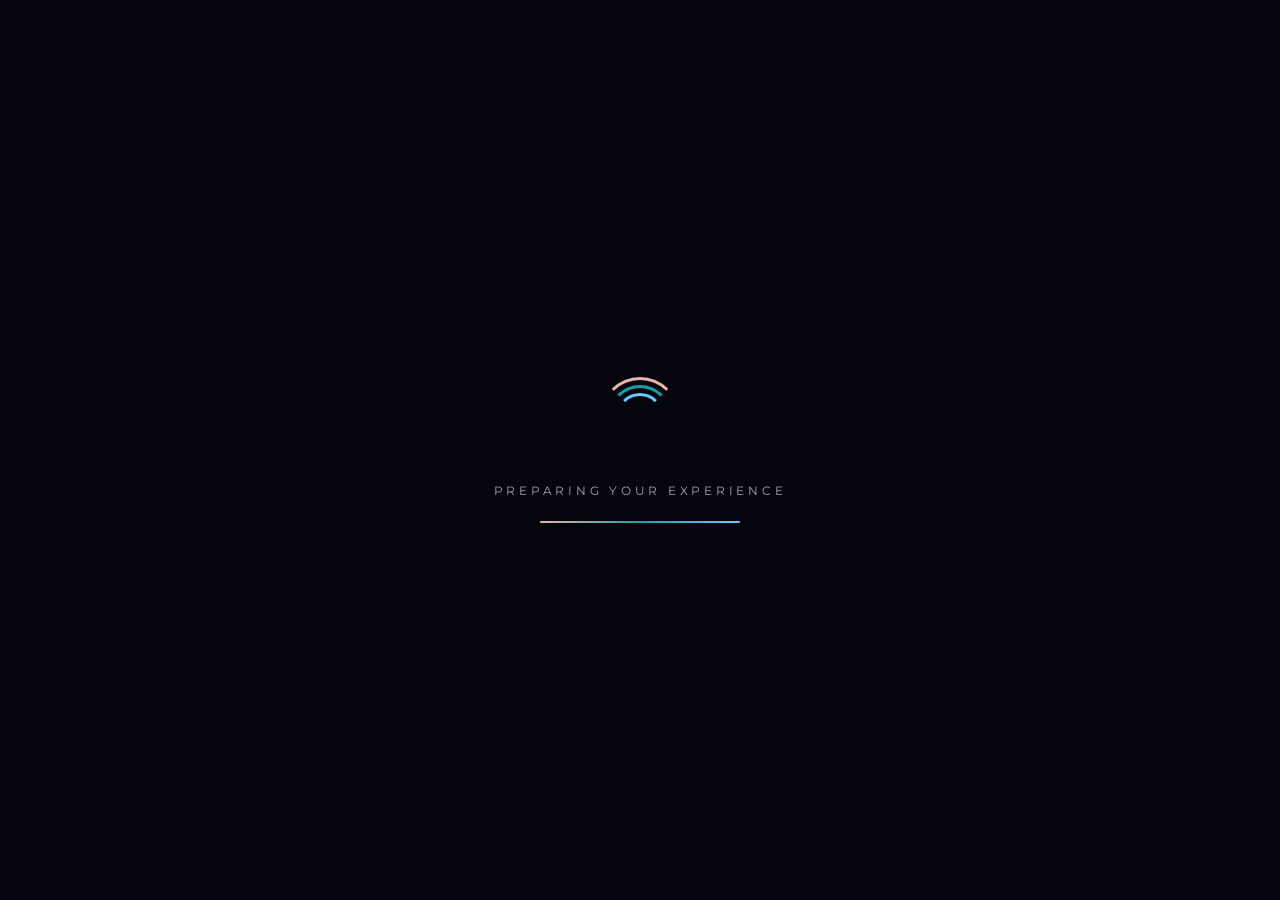
==== commit a82bd13a: "Add visual enhancements: scroll reveals, loading screen, particles, page transitions - Scroll reveal" ====
--- a/index.html
+++ b/index.html
@@ -10,6 +10,7 @@
 <link rel="stylesheet" href="https://fonts.googleapis.com/css2?family=Gloock&family=Montserrat:wght@400;500;600&display=swap">
 <link rel="stylesheet" href="https://cdnjs.cloudflare.com/ajax/libs/font-awesome/6.5.1/css/all.min.css" crossorigin="anonymous">
 <link rel="stylesheet" href="css/design-a-base.css?v=1">
+<link rel="stylesheet" href="css/design-a-enhancements.css?v=1">
 <style>
 /* Home-specific hero */
 .hero{min-height:100svh;display:flex;flex-direction:column;align-items:center;justify-content:center;text-align:center;padding:90px 20px 80px}
@@ -20,6 +21,7 @@
 .cta{display:flex;gap:16px;margin-top:36px;flex-wrap:wrap;justify-content:center}
 </style>
 <script src="js/design-a-common.js?v=1" defer></script>
+<script src="js/design-a-enhancements.js?v=1" defer></script>
 </head>
 <body>
 <canvas id="sky" aria-hidden="true"></canvas>
--- a/css/design-a-enhancements.css
+++ b/css/design-a-enhancements.css
@@ -0,0 +1,83 @@
+/* ==========================================================
+   Design A — Visual Enhancements
+   Scroll reveals, page transitions, loading screen, particles
+   ========================================================== */
+
+/* ---------- Loading Screen ---------- */
+.loading-screen{position:fixed;inset:0;z-index:9999;background:var(--bg);display:flex;flex-direction:column;align-items:center;justify-content:center;transition:opacity .6s ease,visibility .6s ease;pointer-events:none;opacity:0;visibility:hidden}
+.loading-screen.active{opacity:1;visibility:visible;pointer-events:auto}
+.loading-screen.loaded{opacity:0;visibility:hidden}
+
+.loading-logo{width:80px;height:80px;position:relative;margin-bottom:24px}
+.loading-ring{position:absolute;inset:0;border:3px solid transparent;border-top-color:var(--rose);border-radius:50%;animation:spin 1.2s cubic-bezier(.5,0,.5,1) infinite}
+.loading-ring:nth-child(2){inset:8px;border-top-color:var(--teal);animation-duration:1.8s;animation-direction:reverse}
+.loading-ring:nth-child(3){inset:16px;border-top-color:var(--blue);animation-duration:2.4s}
+
+@keyframes spin{to{transform:rotate(360deg)}}
+
+.loading-text{font-family:var(--sans);font-size:.78rem;letter-spacing:.3em;text-transform:uppercase;color:var(--mute);margin-bottom:20px}
+.loading-progress{width:200px;height:2px;background:rgba(255,255,255,.1);border-radius:2px;overflow:hidden}
+.loading-fill{height:100%;background:linear-gradient(90deg,var(--rose),var(--teal),var(--blue));width:0%;transition:width .3s ease}
+
+/* ---------- Scroll Reveal Animations ---------- */
+.reveal{opacity:0;transform:translateY(40px);transition:opacity .8s cubic-bezier(.2,.8,.2,1),transform .8s cubic-bezier(.2,.8,.2,1)}
+.reveal.revealed{opacity:1;transform:translateY(0)}
+
+.reveal-left{opacity:0;transform:translateX(-60px);transition:opacity .8s cubic-bezier(.2,.8,.2,1),transform .8s cubic-bezier(.2,.8,.2,1)}
+.reveal-left.revealed{opacity:1;transform:translateX(0)}
+
+.reveal-right{opacity:0;transform:translateX(60px);transition:opacity .8s cubic-bezier(.2,.8,.2,1),transform .8s cubic-bezier(.2,.8,.2,1)}
+.reveal-right.revealed{opacity:1;transform:translateX(0)}
+
+.reveal-scale{opacity:0;transform:scale(.9);transition:opacity .8s cubic-bezier(.2,.8,.2,1),transform .8s cubic-bezier(.2,.8,.2,1)}
+.reveal-scale.revealed{opacity:1;transform:scale(1)}
+
+.reveal-fade{opacity:0;transition:opacity 1s ease}
+.reveal-fade.revealed{opacity:1}
+
+/* Stagger delays */
+.reveal-delay-1{transition-delay:.1s}
+.reveal-delay-2{transition-delay:.2s}
+.reveal-delay-3{transition-delay:.3s}
+.reveal-delay-4{transition-delay:.4s}
+.reveal-delay-5{transition-delay:.5s}
+
+/* ---------- Floating Particles ---------- */
+.particles{position:fixed;inset:0;z-index:0;pointer-events:none;overflow:hidden}
+.particle{position:absolute;width:4px;height:4px;background:rgba(255,255,255,.3);border-radius:50%;animation:float-particle linear infinite}
+
+@keyframes float-particle{
+  0%{transform:translate(0,0) scale(0);opacity:0}
+  10%{opacity:1;transform:translate(0,0) scale(1)}
+  90%{opacity:1}
+  100%{transform:translate(var(--tx),var(--ty)) scale(0);opacity:0}
+}
+
+/* ---------- Page Transition ---------- */
+.page-transition{position:fixed;inset:0;z-index:9998;background:var(--bg);transform:translateY(100%);transition:transform .5s cubic-bezier(.77,0,.175,1);pointer-events:none}
+.page-transition.active{transform:translateY(0)}
+.page-transition.exit{transform:translateY(-100%)}
+
+/* ---------- Enhanced Menu Overlay ---------- */
+.overlay{transition:opacity .4s ease,visibility .4s ease,backdrop-filter .4s ease}
+.overlay.open{backdrop-filter:blur(12px);-webkit-backdrop-filter:blur(12px);background:rgba(4,5,13,.85)}
+
+.overlay a span{transition:transform .3s cubic-bezier(.2,.8,.2,1),color .3s ease,letter-spacing .3s ease}
+.overlay a:hover span{letter-spacing:.02em}
+
+/* ---------- Enhanced Cards ---------- */
+.glass-card{transition:transform .4s cubic-bezier(.2,.8,.2,1),border-color .4s ease,box-shadow .4s ease}
+.glass-card:hover{box-shadow:0 30px 80px rgba(0,0,0,.5),0 0 0 1px rgba(255,255,255,.1)}
+
+/* ---------- Enhanced Buttons ---------- */
+.btn,.c-btn,.links-act{position:relative;overflow:hidden;transition:transform .3s cubic-bezier(.2,.8,.2,1),background .3s ease}
+.btn::before,.c-btn::before,.links-act::before{content:'';position:absolute;inset:0;background:linear-gradient(45deg,transparent 30%,rgba(255,255,255,.1) 50%,transparent 70%);transform:translateX(-100%);transition:transform .6s ease}
+.btn:hover::before,.c-btn:hover::before,.links-act:hover::before{transform:translateX(100%)}
+
+/* ---------- Reduced Motion ---------- */
+@media(prefers-reduced-motion:reduce){
+  .reveal,.reveal-left,.reveal-right,.reveal-scale,.reveal-fade{opacity:1;transform:none;transition:none}
+  .particle{animation:none;display:none}
+  .loading-screen{display:none}
+  .page-transition{display:none}
+}
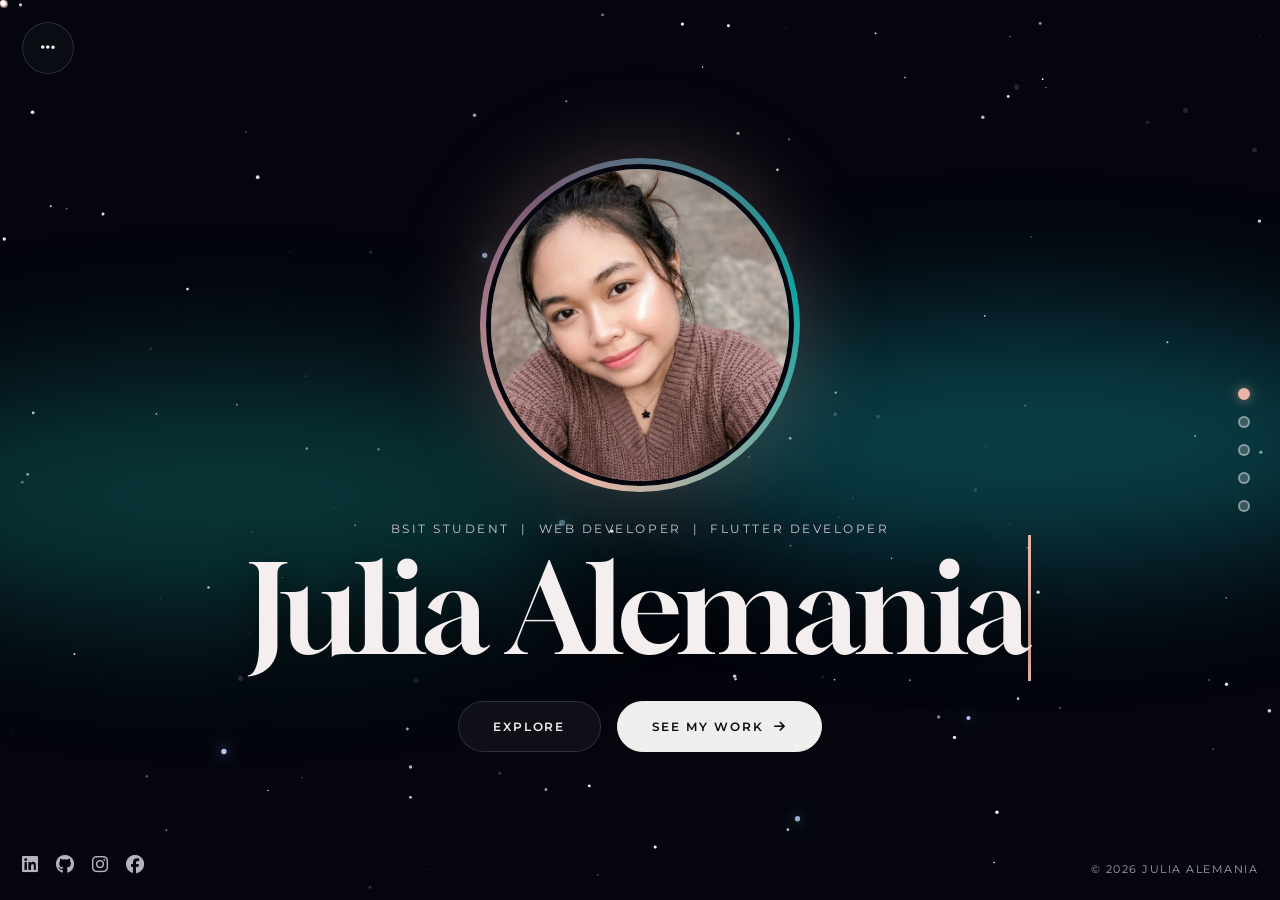
==== commit 852edc84: "Add interaction enhancements: typing animation, progress dots, keyboard shortcuts, mouse trail, back" ====
--- a/index.html
+++ b/index.html
@@ -11,6 +11,7 @@
 <link rel="stylesheet" href="https://cdnjs.cloudflare.com/ajax/libs/font-awesome/6.5.1/css/all.min.css" crossorigin="anonymous">
 <link rel="stylesheet" href="css/design-a-base.css?v=1">
 <link rel="stylesheet" href="css/design-a-enhancements.css?v=1">
+<link rel="stylesheet" href="css/design-a-interaction.css?v=1">
 <style>
 /* Home-specific hero */
 .hero{min-height:100svh;display:flex;flex-direction:column;align-items:center;justify-content:center;text-align:center;padding:90px 20px 80px}
@@ -22,6 +23,7 @@
 </style>
 <script src="js/design-a-common.js?v=1" defer></script>
 <script src="js/design-a-enhancements.js?v=1" defer></script>
+<script src="js/design-a-interaction.js?v=1" defer></script>
 </head>
 <body>
 <canvas id="sky" aria-hidden="true"></canvas>
--- a/css/design-a-interaction.css
+++ b/css/design-a-interaction.css
@@ -0,0 +1,163 @@
+/* ==========================================================
+   Interaction Enhancements CSS
+   Typing animation, progress dots, mouse trail
+   ========================================================== */
+
+/* ---------- Typing Animation ---------- */
+.typing-container {
+  display: inline-block;
+  position: relative;
+}
+
+.typing-text {
+  display: inline;
+  border-right: 3px solid var(--rose);
+  animation: blink-caret 0.75s step-end infinite;
+}
+
+@keyframes blink-caret {
+  from, to { border-color: transparent; }
+  50% { border-color: var(--rose); }
+}
+
+/* ---------- Progress Dots ---------- */
+.progress-dots {
+  position: fixed;
+  right: 30px;
+  top: 50%;
+  transform: translateY(-50%);
+  z-index: 100;
+  display: flex;
+  flex-direction: column;
+  gap: 16px;
+}
+
+.progress-dot {
+  width: 12px;
+  height: 12px;
+  border-radius: 50%;
+  background: rgba(255, 255, 255, 0.2);
+  border: 2px solid rgba(255, 255, 255, 0.4);
+  cursor: pointer;
+  transition: all 0.3s ease;
+  position: relative;
+}
+
+.progress-dot:hover {
+  background: rgba(232, 180, 166, 0.5);
+  border-color: var(--rose);
+  transform: scale(1.3);
+}
+
+.progress-dot.active {
+  background: var(--rose);
+  border-color: var(--rose);
+  box-shadow: 0 0 12px rgba(232, 180, 166, 0.6);
+}
+
+.progress-dot::before {
+  content: attr(data-label);
+  position: absolute;
+  right: 24px;
+  top: 50%;
+  transform: translateY(-50%);
+  background: rgba(14, 15, 23, 0.9);
+  padding: 6px 12px;
+  border-radius: 6px;
+  font-size: 12px;
+  white-space: nowrap;
+  opacity: 0;
+  pointer-events: none;
+  transition: opacity 0.3s ease;
+  border: 1px solid var(--line);
+}
+
+.progress-dot:hover::before {
+  opacity: 1;
+}
+
+@media (max-width: 768px) {
+  .progress-dots {
+    right: 15px;
+  }
+  
+  .progress-dot {
+    width: 10px;
+    height: 10px;
+  }
+  
+  .progress-dot::before {
+    display: none;
+  }
+}
+
+/* ---------- Mouse Trail ---------- */
+.trail-dot {
+  position: fixed;
+  width: 8px;
+  height: 8px;
+  border-radius: 50%;
+  background: radial-gradient(circle, var(--rose), transparent);
+  pointer-events: none;
+  z-index: 9999;
+  opacity: 0.8;
+  transition: opacity 0.3s ease;
+  mix-blend-mode: screen;
+}
+
+.trail-dot.fading {
+  opacity: 0;
+  transform: scale(0.5);
+  transition: all 0.5s ease;
+}
+
+@media (prefers-reduced-motion: reduce) {
+  .trail-dot {
+    display: none;
+  }
+}
+
+/* ---------- Back to Top Button ---------- */
+.back-to-top {
+  position: fixed;
+  bottom: 30px;
+  right: 30px;
+  width: 50px;
+  height: 50px;
+  border-radius: 50%;
+  background: rgba(14, 15, 23, 0.9);
+  border: 2px solid var(--rose);
+  color: var(--rose);
+  font-size: 24px;
+  cursor: pointer;
+  opacity: 0;
+  visibility: hidden;
+  transition: all 0.3s ease;
+  z-index: 100;
+  display: flex;
+  align-items: center;
+  justify-content: center;
+  backdrop-filter: blur(10px);
+}
+
+.back-to-top.visible {
+  opacity: 1;
+  visibility: visible;
+}
+
+.back-to-top:hover {
+  background: var(--rose);
+  color: #04050d;
+  transform: translateY(-3px);
+  box-shadow: 0 8px 20px rgba(232, 180, 166, 0.4);
+}
+
+@media (max-width: 768px) {
+  .back-to-top {
+    bottom: 20px;
+    right: 20px;
+    width: 45px;
+    height: 45px;
+    font-size: 20px;
+  }
+}
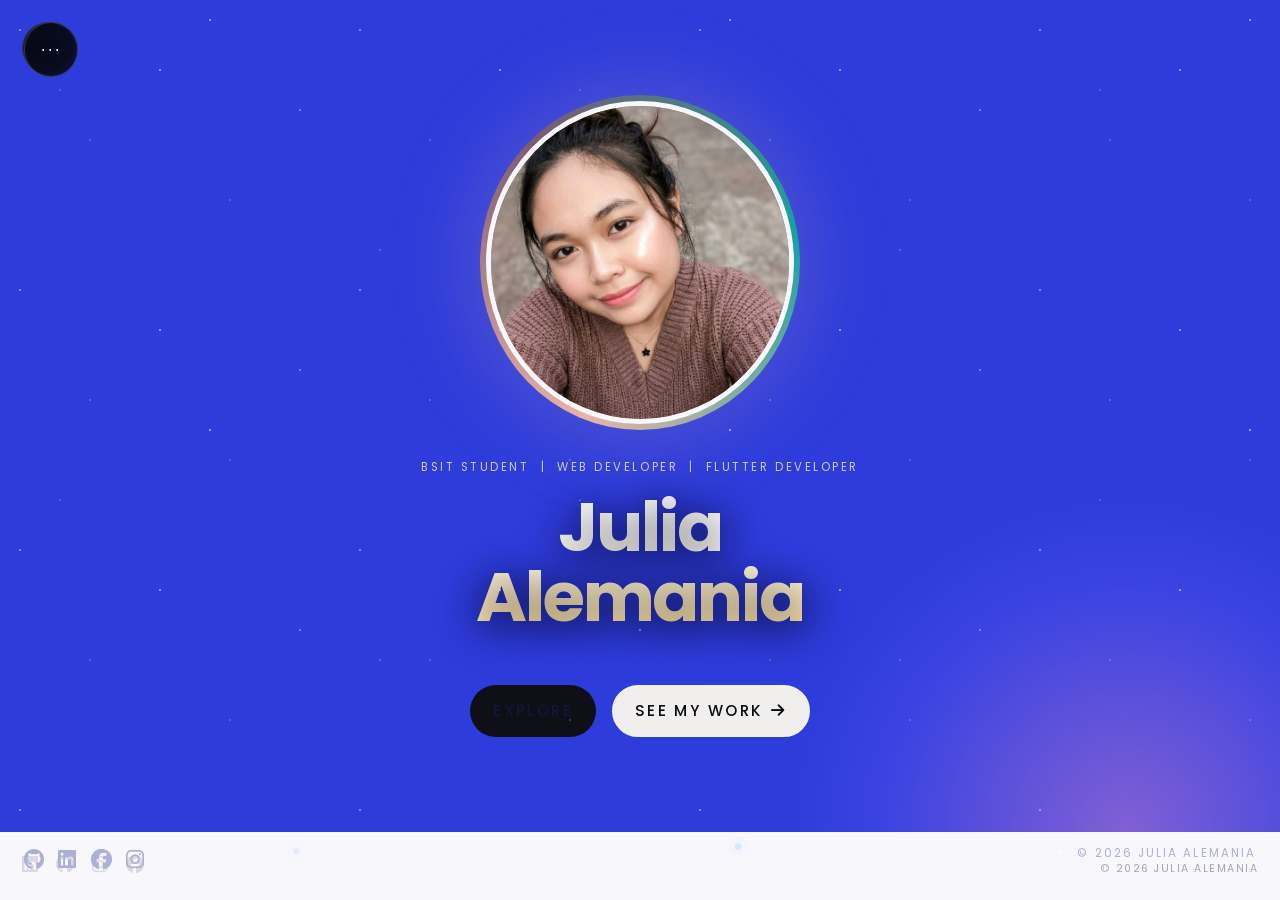
==== commit 2ea36f71: "Restore base stylesheets on home page" ====
--- a/index.html
+++ b/index.html
@@ -1,4 +1,4 @@
-<!DOCTYPE html>
+﻿<!DOCTYPE html>
 <html lang="en">
 <head>
 <meta charset="UTF-8">
@@ -9,21 +9,95 @@
 <link rel="preconnect" href="https://fonts.googleapis.com"><link rel="preconnect" href="https://fonts.gstatic.com" crossorigin>
 <link rel="stylesheet" href="https://fonts.googleapis.com/css2?family=Gloock&family=Montserrat:wght@400;500;600&display=swap">
 <link rel="stylesheet" href="https://cdnjs.cloudflare.com/ajax/libs/font-awesome/6.5.1/css/all.min.css" crossorigin="anonymous">
-<link rel="stylesheet" href="css/design-a-base.css?v=1">
-<link rel="stylesheet" href="css/design-a-enhancements.css?v=1">
-<link rel="stylesheet" href="css/design-a-interaction.css?v=1">
 <style>
-/* Home-specific hero */
+:root{--bg:#04050d;--ink:#f4efee;--mute:#a9a3b5;--rose:#e8b4a6;--teal:#14a3a0;--line:rgba(255,255,255,.12);--serif:'Gloock',Georgia,serif;--sans:'Montserrat',system-ui,sans-serif}
+*{box-sizing:border-box;margin:0}
+html{scroll-behavior:smooth;background:var(--bg)}
+body{font-family:var(--sans);color:var(--ink);background:var(--bg);line-height:1.65;overflow-x:hidden}
+canvas#sky{position:fixed;inset:0;width:100%;height:100%;z-index:0;pointer-events:none}
+.aurora{position:fixed;inset:0;z-index:0;pointer-events:none;overflow:hidden}
+.aurora i{position:absolute;top:42%;width:60vw;height:26vh;border-radius:50%;filter:blur(70px);opacity:.5;animation:drift 22s ease-in-out infinite alternate}
+.aurora i:nth-child(1){left:-12vw;background:#0f6b66}
+.aurora i:nth-child(2){right:-10vw;background:#117f86;top:36%;animation-delay:-8s}
+@keyframes drift{to{transform:translate(6vw,-4vh) scale(1.15)}}
+main,header,footer{position:relative;z-index:1}
+a{color:inherit}
+:focus-visible{outline:2px solid var(--rose);outline-offset:3px}
+
+/* hero */
 .hero{min-height:100svh;display:flex;flex-direction:column;align-items:center;justify-content:center;text-align:center;padding:90px 20px 80px}
 .photo{width:min(320px,70vw);aspect-ratio:1;border-radius:50%;padding:6px;background:conic-gradient(from 200deg,var(--rose),#7b5a74,var(--teal),var(--rose));box-shadow:0 0 90px rgba(232,180,166,.25)}
 .photo img{width:100%;height:100%;border-radius:50%;object-fit:cover;object-position:50% 22%;border:5px solid var(--bg);display:block}
 .roles{margin-top:28px;font-size:.72rem;letter-spacing:.22em;text-transform:uppercase;color:#cfc8d6}
-.hero h1{font-family:var(--serif);font-weight:400;font-size:clamp(3.6rem,11vw,7.6rem);line-height:.92;letter-spacing:-.02em;margin-top:14px;text-shadow:0 6px 40px rgba(0,0,0,.6)}
+h1{font-family:var(--serif);font-weight:400;font-size:clamp(3.6rem,11vw,7.6rem);line-height:.92;letter-spacing:-.02em;margin-top:14px;text-shadow:0 6px 40px rgba(0,0,0,.6)}
 .cta{display:flex;gap:16px;margin-top:36px;flex-wrap:wrap;justify-content:center}
+.btn{font:600 .78rem var(--sans);letter-spacing:.16em;text-transform:uppercase;text-decoration:none;padding:17px 34px;border-radius:99px;border:1px solid var(--line);background:#0e0f17;color:var(--ink);transition:transform .2s,background .2s}
+.btn.light{background:#f1eeee;color:#0b0b12;border-color:#f1eeee}
+.btn:hover{transform:translateY(-2px)}
+.btn.light:hover{background:#fff}
+
+/* chrome */
+.menu-btn{position:fixed;top:22px;left:22px;z-index:20;width:52px;height:52px;border-radius:50%;border:1px solid var(--line);background:rgba(14,15,23,.8);color:var(--ink);cursor:pointer;font-size:1rem;backdrop-filter:blur(8px)}
+.overlay{position:fixed;inset:0;z-index:15;background:transparent;display:grid;place-content:center;gap:6px;opacity:0;visibility:hidden;transition:opacity .3s,visibility .3s}
+.overlay.open{opacity:1;visibility:visible}
+.overlay a{font-family:var(--serif);font-size:clamp(2rem,7vw,3.6rem);text-decoration:none;color:var(--ink);padding:4px 0}
+.overlay a:hover{color:var(--rose)}
+.socials{position:fixed;left:22px;bottom:20px;z-index:10;display:flex;gap:18px;font-size:1.15rem}
+.socials a{color:#d7d2dd;opacity:.85}.socials a:hover{color:var(--rose);opacity:1}
+.copy{position:fixed;right:22px;bottom:22px;z-index:10;font-size:.66rem;letter-spacing:.14em;text-transform:uppercase;color:var(--mute)}
+
+/* sections */
+section.s{max-width:1000px;margin:0 auto;padding:90px 24px}
+h2{font-family:var(--serif);font-weight:400;font-size:clamp(2.2rem,5vw,3.4rem);line-height:1.05;margin-bottom:28px}
+.lead{font-size:1.1rem;max-width:62ch;color:#e2dde6}
+.stats{display:flex;gap:40px;flex-wrap:wrap;margin-top:34px}
+.stats b{display:block;font-family:var(--serif);font-weight:400;font-size:2.6rem;line-height:1;color:var(--rose)}
+.stats span{font-size:.82rem;color:var(--mute)}
+.rows{list-style:none;padding:0;border-top:1px solid var(--line)}
+.rows li{display:grid;grid-template-columns:150px 1fr;gap:8px 24px;padding:20px 0;border-bottom:1px solid var(--line)}
+.rows time{color:var(--rose);font-size:.85rem;font-weight:500}
+.rows strong{font-weight:600}.rows p{color:var(--mute);font-size:.9rem}
+.proj{display:grid;gap:22px}
+.proj article{border:1px solid var(--line);border-radius:22px;padding:28px;background:rgba(14,15,23,.6);backdrop-filter:blur(6px)}
+.proj h3{font-family:var(--serif);font-weight:400;font-size:1.7rem}
+.proj .yr{color:var(--rose);font-size:.8rem}
+.proj p{color:#d3cdd9;margin:10px 0 14px;max-width:70ch}
+.tags{display:flex;flex-wrap:wrap;gap:8px;margin-bottom:16px}
+.tags span{font-size:.74rem;padding:4px 12px;border-radius:99px;background:rgba(255,255,255,.07)}
+.links a{font-size:.82rem;font-weight:600;margin-right:20px;text-decoration:none;border-bottom:1px solid var(--rose)}
+.skills{display:grid;grid-template-columns:repeat(auto-fit,minmax(260px,1fr));gap:34px}
+.skills h3{font-size:.95rem;font-weight:600;margin-bottom:8px;color:var(--rose)}
+.skills p{color:#d3cdd9;font-size:.95rem}
+.contact a.big{font-family:var(--serif);font-size:clamp(1.5rem,4.5vw,2.8rem);text-decoration:none;word-break:break-all}
+.contact a.big:hover{color:var(--rose)}
+.contact p{color:var(--mute);margin-top:14px}
+footer{padding:30px 24px 90px;text-align:center;color:var(--mute);font-size:.8rem}
+@media(max-width:640px){.rows li{grid-template-columns:1fr}.copy{display:none}.socials{left:50%;transform:translateX(-50%)}}
+@media(prefers-reduced-motion:reduce){.aurora i{animation:none}html{scroll-behavior:auto}}
+
+.overlay{display:flex;flex-direction:column;align-items:center;justify-content:center;text-align:center;gap:clamp(8px,2.2vh,22px);overflow:hidden}
+.overlay a{position:relative;z-index:2;display:block;line-height:1;padding:0}
+.overlay a span{display:block;font-family:var(--serif);font-size:clamp(2.6rem,8.4vw,5.6rem);letter-spacing:-.01em;transition:transform .3s,color .3s}
+.overlay a small{display:block;margin-top:8px;font-size:.66rem;letter-spacing:.2em;text-transform:uppercase;color:var(--mute)}
+.overlay a:hover span,.overlay a:focus-visible span{color:var(--rose);transform:scale(1.04)}
+.close-btn{position:absolute;top:22px;right:22px;z-index:3;width:52px;height:52px;border-radius:50%;border:1px solid var(--line);background:rgba(14,15,23,.8);color:var(--ink);cursor:pointer;font-size:1.1rem}
+.shards{position:absolute;inset:0;z-index:1;pointer-events:none}
+.tile{position:absolute;background:url(images/julia.jpg) no-repeat;opacity:0;transform:translate(0,0) rotate(0) scale(.1);transition:transform .9s cubic-bezier(.2,.8,.2,1),opacity .6s;transition-delay:var(--d);animation:bob var(--t) ease-in-out infinite alternate}
+.overlay.open .tile{opacity:var(--o);transform:translate(var(--x),var(--y)) rotate(var(--r)) scale(1)}
+@keyframes bob{from{translate:0 -10px}to{translate:8px 12px}}
+.cur{position:fixed;left:0;top:0;z-index:50;width:34px;height:34px;margin:-17px 0 0 -17px;border:1px solid rgba(255,255,255,.55);border-radius:50%;pointer-events:none;opacity:0;transition:opacity .2s,width .2s,height .2s,margin .2s}
+.cur::after{content:"";position:absolute;left:50%;top:50%;width:4px;height:4px;margin:-2px;border-radius:50%;background:#fff}
+.cur.on{opacity:1}.cur.big{width:56px;height:56px;margin:-28px 0 0 -28px}
+.has-cur,.has-cur a,.has-cur button{cursor:none}
+@media(prefers-reduced-motion:reduce){.tile{animation:none;transition:none}}
+body.menu-open main{visibility:hidden}.socials,.copy{z-index:16}
 </style>
-<script src="js/design-a-common.js?v=1" defer></script>
-<script src="js/design-a-enhancements.js?v=1" defer></script>
-<script src="js/design-a-interaction.js?v=1" defer></script>
+<link rel="stylesheet" href="css/julia-style.css?v=3">
+<link rel="stylesheet" href="css/space-theme.css?v=3">
+<link rel="stylesheet" href="css/about-plus.css?v=5">
+<link rel="stylesheet" href="css/pages.css?v=3">
+  <link rel="stylesheet" href="css/orbit-ui.css?v=1">
+  <script src="js/orbit-ui.js?v=1" defer></script>
 </head>
 <body>
 <canvas id="sky" aria-hidden="true"></canvas>
@@ -40,13 +114,14 @@
   <a href="links.html"><span>Quick Links</span><small>All my links and channels in one place</small></a>
 </nav>
 
-<main>
+<main id="top">
   <section class="hero">
     <div class="photo"><img src="images/julia.jpg" alt="Portrait of Julia Cassandra Alemania" width="700" height="700"></div>
     <p class="roles">BSIT Student &nbsp;|&nbsp; Web Developer &nbsp;|&nbsp; Flutter Developer</p>
     <h1>Julia<br>Alemania</h1>
-    <div class="cta"><a class="btn" href="about.html">Explore</a><a class="btn light" href="projects.html">See my work <i class="fa-solid fa-arrow-right" aria-hidden="true"></i></a></div>
+    <div class="cta"><button class="btn" type="button" id="exploreBtn">Explore</button><a class="btn light" href="projects.html">See my work <i class="fa-solid fa-arrow-right" aria-hidden="true"></i></a></div>
   </section>
+
 </main>
 
 <div class="socials">
@@ -57,5 +132,32 @@
 </div>
 <div class="cur" id="cur" aria-hidden="true"></div>
 <div class="copy">&copy; 2026 Julia Alemania</div>
+
+<script>
+const btn=document.getElementById('menuBtn'),ov=document.getElementById('overlay');
+function setMenu(o){document.body.classList.toggle('menu-open',o);ov.classList.toggle('open',o);ov.setAttribute('aria-hidden',!o);btn.setAttribute('aria-expanded',o);if(o)document.getElementById('closeBtn').focus()}
+btn.onclick=()=>setMenu(!ov.classList.contains('open'));
+document.getElementById('exploreBtn').onclick=()=>setMenu(true);
+document.getElementById('closeBtn').onclick=()=>setMenu(false);
+ov.querySelectorAll('a').forEach(a=>a.onclick=()=>setMenu(false));
+addEventListener('keydown',e=>{if(e.key==='Escape')setMenu(false)});
+
+/* floating photo pieces behind the menu */
+const sh=document.getElementById('shards');
+for(let i=0;i<26;i++){const t=document.createElement('i'),s=60+Math.random()*90,a=Math.random()*6.28,r=Math.random()*230+30;
+t.className='tile';t.style.cssText=`left:50%;top:46%;width:${s}px;height:${s}px;background-size:${300+Math.random()*300}%;background-position:${Math.random()*100}% ${Math.random()*80}%;--x:${Math.cos(a)*r*1.35-s/2}px;--y:${Math.sin(a)*r*1.5-s/2}px;--r:${Math.random()*180-90}deg;--o:${.1+Math.random()*.2};--d:${(i*.025).toFixed(2)}s;--t:${6+Math.random()*6}s`;sh.appendChild(t)}
+
+/* cursor ring */
+if(matchMedia('(pointer:fine)').matches){const cur=document.getElementById('cur');let mx=0,my=0,cx=0,cy=0;
+addEventListener('mousemove',e=>{mx=e.clientX;my=e.clientY;cur.classList.add('on');document.body.classList.add('has-cur');cur.classList.toggle('big',!!e.target.closest('a,button'))});
+document.addEventListener('mouseleave',()=>cur.classList.remove('on'));
+(function f(){cx+=(mx-cx)*.18;cy+=(my-cy)*.18;cur.style.transform=`translate(${cx}px,${cy}px)`;requestAnimationFrame(f)})()}
+
+const c=document.getElementById('sky'),x=c.getContext('2d');let W,H,stars=[];
+const still=matchMedia('(prefers-reduced-motion:reduce)').matches;
+function size(){W=c.width=innerWidth;H=c.height=innerHeight;stars=Array.from({length:Math.round(W*H/9000)},()=>({x:Math.random()*W,y:Math.random()*H,r:Math.random()*1.6+.3,p:Math.random()*6.28,s:Math.random()*.02+.005,g:Math.random()<.08}))}
+function draw(){x.clearRect(0,0,W,H);for(const s of stars){s.p+=s.s;const a=.45+.55*Math.sin(s.p);x.globalAlpha=a;x.fillStyle=s.g?'#bcd6ff':'#fff';if(s.g){x.shadowColor='#9cc4ff';x.shadowBlur=14}else x.shadowBlur=0;x.beginPath();x.arc(s.x,s.y,s.g?s.r+1.6:s.r,0,6.28);x.fill()}x.globalAlpha=1;if(!still)requestAnimationFrame(draw)}
+addEventListener('resize',size);size();draw();
+</script>
 </body>
 </html>
--- a/css/julia-style.css
+++ b/css/julia-style.css
@@ -0,0 +1,1652 @@
+/* ==========================================================
+   Julia Cassandra Alemania | Portfolio
+   Stylesheet - sections:
+   1. Fonts and design tokens (light / dark)
+   2. Base and layout helpers
+   3. Header and navigation
+   4. Hero
+   5. Cards, chips, buttons
+   6. Section content (about, timeline, skills, projects, contact)
+   7. Lightbox, toast, footer
+   8. Animations
+   9. Responsive (media queries)
+   ========================================================== */
+
+/* ---------- 1. Fonts and design tokens ---------- */
+@font-face {
+  font-family: "Poppins";
+  src: url("../fonts/Poppins-Regular.ttf") format("truetype");
+  font-weight: 400;
+  font-display: swap;
+}
+@font-face {
+  font-family: "Poppins";
+  src: url("../fonts/Poppins-Medium.ttf") format("truetype");
+  font-weight: 500;
+  font-display: swap;
+}
+@font-face {
+  font-family: "Poppins";
+  src: url("../fonts/Poppins-Bold.ttf") format("truetype");
+  font-weight: 700;
+  font-display: swap;
+}
+
+/* Palette: ultramarine (brand), ink, blush and sun (accents), soft paper. */
+:root {
+  --brand: #2d3cdb;
+  --brand-deep: #1a22a0;
+  --on-brand: #ffffff;
+  --ink: #12163a;
+  --blush: #ffdde8;
+  --sun: #ffc24b;
+  --hero-bg: #2d3cdb;
+
+  --bg: #f8f7fc;
+  --bg-alt: #eeedfa;
+  --surface: #ffffff;
+  --text: #14173a;
+  --text-muted: #4d5278;
+  --border: #d9d8ee;
+  --chip-bg: #e4e6ff;
+  --chip-text: #1d2693;
+  --link: #2d3cdb;
+  --focus: #2d3cdb;
+  --tint-1: #e4e6ff;
+  --tint-2: #ffdde8;
+  --tint-3: #ffefc9;
+  --tint-ink: #14173a;
+  --shadow: 0 1px 0 rgba(18, 22, 58, 0.04);
+  --radius: 18px;
+  --header-h: 68px;
+  --wide: 1500px;
+  --display: "Bricolage Grotesque", "Poppins", "Segoe UI", Roboto, Arial, sans-serif;
+}
+
+/* Dark values: used when the visitor picks dark, or when the system is dark
+   and the visitor has not picked anything yet. */
+:root[data-theme="dark"] {
+  --hero-bg: #171c5c;
+  --bg: #0c0f26;
+  --bg-alt: #121638;
+  --surface: #181c45;
+  --text: #eef0ff;
+  --text-muted: #aeb3dc;
+  --border: #2b3072;
+  --chip-bg: #262c6e;
+  --chip-text: #dadeff;
+  --link: #9aa6ff;
+  --focus: #ffc24b;
+  --tint-1: #262c6e;
+  --tint-2: #4a2340;
+  --tint-3: #4a3a14;
+  --tint-ink: #f4f5ff;
+  color-scheme: dark;
+}
+@media (prefers-color-scheme: dark) {
+  :root:not([data-theme="light"]) {
+    --hero-bg: #171c5c;
+    --bg: #0c0f26;
+    --bg-alt: #121638;
+    --surface: #181c45;
+    --text: #eef0ff;
+    --text-muted: #aeb3dc;
+    --border: #2b3072;
+    --chip-bg: #262c6e;
+    --chip-text: #dadeff;
+    --link: #9aa6ff;
+    --focus: #ffc24b;
+    --tint-1: #262c6e;
+    --tint-2: #4a2340;
+    --tint-3: #4a3a14;
+    --tint-ink: #f4f5ff;
+    color-scheme: dark;
+  }
+}
+
+/* ---------- 2. Base and layout helpers ---------- */
+*,
+*::before,
+*::after {
+  box-sizing: border-box;
+}
+
+html {
+  font-size: 100%;
+  scroll-behavior: smooth;
+  scroll-padding-top: calc(var(--header-h) + 8px);
+}
+
+body {
+  margin: 0;
+  font-family: "Poppins", "Segoe UI", Roboto, Arial, sans-serif;
+  font-size: 1rem;
+  line-height: 1.7;
+  color: var(--text);
+  background: var(--bg);
+  transition: background 0.3s ease, color 0.3s ease;
+}
+
+img {
+  max-width: 100%;
+  height: auto;
+  display: block;
+}
+
+a {
+  color: var(--link);
+}
+
+h1, h2, h3, h4 {
+  font-family: var(--display);
+  line-height: 1.2;
+  margin: 0 0 0.5rem;
+  letter-spacing: -0.01em;
+}
+p {
+  margin: 0 0 0.9rem;
+}
+ul, ol {
+  margin: 0;
+  padding: 0;
+  list-style: none;
+}
+
+:focus-visible {
+  outline: 3px solid var(--focus);
+  outline-offset: 3px;
+}
+
+.container {
+  width: min(var(--wide), 100% - 3rem);
+  margin-inline: auto;
+}
+.container.narrow {
+  width: min(960px, 100% - 3rem);
+}
+
+.sr-only {
+  position: absolute;
+  width: 1px;
+  height: 1px;
+  overflow: hidden;
+  clip: rect(0 0 0 0);
+  white-space: nowrap;
+}
+
+.skip-link {
+  position: absolute;
+  left: 0.5rem;
+  top: -4rem;
+  background: #fff;
+  color: #000;
+  padding: 0.6rem 1rem;
+  border-radius: 8px;
+  z-index: 200;
+}
+.skip-link:focus {
+  top: 0.5rem;
+}
+
+/* Grids */
+.grid {
+  display: grid;
+  gap: 1.25rem;
+}
+.grid-2 {
+  grid-template-columns: repeat(2, 1fr);
+}
+.grid-3 {
+  grid-template-columns: repeat(auto-fill, minmax(290px, 1fr));
+}
+.card-list {
+  margin-top: 0.5rem;
+}
+
+/* ---------- 3. Header and navigation ---------- */
+.site-header {
+  position: sticky;
+  top: 0;
+  z-index: 100;
+  height: var(--header-h);
+  background: var(--bg);
+  background: color-mix(in srgb, var(--bg) 88%, transparent);
+  -webkit-backdrop-filter: blur(12px);
+  backdrop-filter: blur(12px);
+  color: var(--text);
+  border-bottom: 1px solid var(--border);
+}
+
+.header-inner {
+  height: 100%;
+  width: min(var(--wide), 100% - 3rem);
+  margin-inline: auto;
+  display: flex;
+  align-items: center;
+  gap: 0.75rem;
+}
+
+/* Brand: round "JA" monogram + name */
+.brand {
+  display: inline-flex;
+  align-items: center;
+  gap: 0.65rem;
+  color: var(--text);
+  font-family: var(--display);
+  font-weight: 800;
+  font-size: 1.2rem;
+  letter-spacing: -0.01em;
+  text-decoration: none;
+  margin-right: auto;
+}
+.brand::before {
+  content: "JA";
+  display: grid;
+  place-items: center;
+  width: 38px;
+  height: 38px;
+  border-radius: 50%;
+  background: var(--brand);
+  color: #fff;
+  font-size: 0.85rem;
+  letter-spacing: 0;
+  box-shadow: 3px 3px 0 var(--sun);
+}
+
+.site-nav ul {
+  display: flex;
+  gap: 0.2rem;
+}
+.site-nav a {
+  display: block;
+  color: var(--text);
+  text-decoration: none;
+  padding: 0.45rem 0.95rem;
+  border-radius: 999px;
+  font-weight: 500;
+  font-size: 0.95rem;
+  transition: background 0.2s, color 0.2s;
+}
+.site-nav a:hover {
+  background: var(--chip-bg);
+}
+.site-nav a.active {
+  background: var(--brand);
+  color: #fff;
+}
+
+.icon-btn {
+  background: transparent;
+  border: 0;
+  color: inherit;
+  width: 40px;
+  height: 40px;
+  border-radius: 50%;
+  display: inline-grid;
+  place-items: center;
+  font-size: 1.1rem;
+  cursor: pointer;
+  transition: background 0.2s;
+  flex-shrink: 0;
+}
+.icon-btn:hover {
+  background: rgba(127, 127, 127, 0.25);
+}
+.site-header .icon-btn {
+  border: 1.5px solid var(--border);
+}
+.site-header .icon-btn:hover {
+  background: var(--chip-bg);
+}
+.nav-toggle {
+  display: none;
+}
+
+/* ---------- 4. Hero ---------- */
+.hero {
+  position: relative;
+  overflow: hidden;
+  background: var(--hero-bg);
+  color: #fff;
+  padding: 3rem 0;
+  /* The hero fills the whole screen under the header. */
+  min-height: calc(100vh - var(--header-h));
+  min-height: calc(100svh - var(--header-h));
+  display: flex;
+  align-items: center;
+}
+/* A large blush circle that sits half off-screen behind the content. */
+.hero::before {
+  content: "";
+  position: absolute;
+  width: clamp(380px, 52vw, 860px);
+  aspect-ratio: 1;
+  right: -14vw;
+  bottom: -26vw;
+  border-radius: 50%;
+  background: var(--blush);
+  opacity: 0.16;
+}
+.hero-inner {
+  position: relative;
+  display: flex;
+  align-items: center;
+  justify-content: space-between;
+  gap: clamp(2rem, 6vw, 6rem);
+}
+.hero-text {
+  flex: 1 1 0;
+  min-width: 0;
+}
+.hero-visual {
+  position: relative;
+  order: 2;
+  flex-shrink: 0;
+  width: clamp(240px, 30vw, 460px);
+  margin-right: clamp(0rem, 2vw, 2.5rem);
+}
+/* The photo sits in an arch; a sun-colored arch peeks out behind it. */
+.hero-visual::before {
+  content: "";
+  position: absolute;
+  inset: 5% -9% -5% 9%;
+  border-radius: 999px 999px 28px 28px;
+  background: var(--sun);
+  transform: rotate(5deg);
+}
+.hero-photo {
+  position: relative;
+  margin: 0;
+  border-radius: 999px 999px 28px 28px;
+  overflow: hidden;
+  border: 5px solid #fff;
+  background: #fff;
+  box-shadow: 0 18px 40px rgba(8, 10, 60, 0.35);
+}
+.hero-photo img {
+  width: 100%;
+  aspect-ratio: 4 / 5;
+  object-fit: cover;
+  object-position: center top;
+}
+.stickers {
+  position: absolute;
+  inset: 0;
+  pointer-events: none;
+}
+.sticker {
+  position: absolute;
+  display: inline-flex;
+  align-items: center;
+  gap: 0.45rem;
+  max-width: 15rem;
+  padding: 0.5rem 0.95rem;
+  border-radius: 14px;
+  font-family: var(--display);
+  font-weight: 600;
+  font-size: 0.85rem;
+  line-height: 1.25;
+  color: var(--ink);
+  box-shadow: 4px 4px 0 var(--ink);
+}
+.sticker-a {
+  top: 9%;
+  left: -16%;
+  background: var(--sun);
+  transform: rotate(-5deg);
+}
+.sticker-b {
+  bottom: 10%;
+  left: -22%;
+  background: var(--blush);
+  transform: rotate(3deg);
+}
+
+.hero-hello {
+  font-size: 1.05rem;
+  font-weight: 500;
+  color: var(--blush);
+  margin-bottom: 0.3rem;
+}
+.hero h1 {
+  font-size: clamp(2.3rem, 5.4vw, 5.2rem);
+  font-weight: 800;
+  line-height: 1.02;
+  letter-spacing: -0.03em;
+  margin-bottom: 1rem;
+}
+.hero h1 span {
+  display: block;
+}
+.hero-role {
+  font-family: var(--display);
+  font-size: clamp(1.3rem, 2.4vw, 2rem);
+  font-weight: 600;
+  min-height: 2.4rem;
+  color: var(--sun);
+}
+.cursor {
+  animation: blink 1s steps(1) infinite;
+  margin-left: 2px;
+}
+.hero-sub {
+  color: rgba(255, 255, 255, 0.9);
+  max-width: 34rem;
+}
+
+.social-row {
+  display: flex;
+  gap: 0.6rem;
+  margin-top: 1.5rem;
+}
+.social-row a {
+  width: 44px;
+  height: 44px;
+  display: grid;
+  place-items: center;
+  border-radius: 50%;
+  background: rgba(255, 255, 255, 0.14);
+  border: 1.5px solid rgba(255, 255, 255, 0.5);
+  color: #fff;
+  font-size: 1.1rem;
+  transition: background 0.2s, color 0.2s;
+}
+.social-row a:hover {
+  background: #fff;
+  color: var(--brand-deep);
+}
+
+/* ---------- 5. Cards, chips, buttons ---------- */
+.card {
+  background: var(--surface);
+  border: 1px solid var(--border);
+  border-radius: var(--radius);
+  box-shadow: var(--shadow);
+  padding: 1.5rem;
+  transition: border-color 0.2s, background 0.3s;
+}
+.card:hover {
+  border-color: var(--brand);
+}
+
+.btn-row {
+  display: flex;
+  flex-wrap: wrap;
+  gap: 0.6rem;
+  margin: 1.5rem 0 0;
+}
+.btn {
+  display: inline-flex;
+  align-items: center;
+  gap: 0.5rem;
+  padding: 0.7rem 1.3rem;
+  border-radius: 999px;
+  font: inherit;
+  font-weight: 500;
+  font-size: 0.95rem;
+  text-decoration: none;
+  cursor: pointer;
+  border: 2px solid transparent;
+  transition: background 0.2s, color 0.2s, border-color 0.2s, box-shadow 0.2s, transform 0.2s;
+}
+/* The main button of the hero: sun yellow with a hard ink shadow */
+.btn-light {
+  background: var(--sun);
+  color: var(--ink);
+  box-shadow: 3px 3px 0 var(--ink);
+}
+.btn-light:hover {
+  transform: translate(2px, 2px);
+  box-shadow: 1px 1px 0 var(--ink);
+}
+.btn-ghost {
+  background: transparent;
+  color: #fff;
+  border-color: rgba(255, 255, 255, 0.65);
+}
+.btn-ghost:hover {
+  background: #fff;
+  color: var(--brand-deep);
+}
+.btn-primary {
+  background: var(--brand);
+  color: #fff;
+}
+.btn-primary:hover {
+  background: var(--brand-deep);
+}
+.btn-outline {
+  background: transparent;
+  color: var(--link);
+  border-color: var(--link);
+}
+.btn-outline:hover {
+  background: var(--chip-bg);
+}
+
+.chips {
+  display: flex;
+  flex-wrap: wrap;
+  gap: 0.5rem;
+  margin-bottom: 0.5rem;
+}
+.chips li,
+.badges li {
+  background: var(--chip-bg);
+  color: var(--chip-text);
+  padding: 0.3rem 0.9rem;
+  border-radius: 999px;
+  font-size: 0.88rem;
+}
+.chips.small li {
+  font-size: 0.78rem;
+  padding: 0.2rem 0.7rem;
+}
+.badges {
+  display: flex;
+  flex-wrap: wrap;
+  gap: 0.4rem;
+  margin-top: 0.7rem;
+}
+.badges li {
+  font-size: 0.78rem;
+  background: var(--tint-3);
+  color: var(--tint-ink);
+}
+.badges li i {
+  color: #c98a00;
+}
+
+/* ---------- 6. Section content ---------- */
+.section {
+  padding: 5.5rem 0;
+}
+.section.alt {
+  background: var(--bg-alt);
+}
+.section-head {
+  margin-bottom: 2.5rem;
+}
+.section-head h2 {
+  font-size: clamp(2.1rem, 5vw, 3.4rem);
+  font-weight: 800;
+  letter-spacing: -0.025em;
+  margin: 0;
+}
+/* Short sun-colored bar under every section title */
+.section-head h2::after {
+  content: "";
+  display: block;
+  width: 72px;
+  height: 7px;
+  border-radius: 7px;
+  background: var(--sun);
+  margin-top: 0.7rem;
+}
+.subheading {
+  font-size: clamp(1.4rem, 2.6vw, 1.8rem);
+  font-weight: 800;
+  margin: 3.5rem 0 1.1rem;
+  display: flex;
+  align-items: center;
+  gap: 0.7rem;
+}
+.subheading i {
+  color: var(--link);
+}
+.card h3 {
+  font-size: 1.25rem;
+  font-weight: 800;
+  margin-top: 0.25rem;
+}
+.card h3:not(:first-child) {
+  margin-top: 1.4rem;
+}
+.meta {
+  color: var(--text-muted);
+  font-size: 0.88rem;
+}
+
+/* About: six interests fill two even rows of three */
+#about .grid-3 {
+  grid-template-columns: repeat(3, 1fr);
+}
+#about .grid-2,
+#skills .grid-2 {
+  align-items: start;
+}
+.details div {
+  display: grid;
+  grid-template-columns: 9.5rem 1fr;
+  gap: 0.5rem;
+  padding: 0.75rem 0;
+  border-bottom: 1px dashed var(--border);
+}
+.details div:last-child {
+  border-bottom: 0;
+}
+.details dt {
+  font-weight: 500;
+}
+.details dt i {
+  color: var(--link);
+  width: 1.3rem;
+}
+.details dd {
+  margin: 0;
+  color: var(--text-muted);
+}
+.interest-icon {
+  width: 50px;
+  height: 50px;
+  display: grid;
+  place-items: center;
+  border-radius: 50%;
+  background: var(--tint-1);
+  color: var(--tint-ink);
+  font-size: 1.2rem;
+  margin-bottom: 0.9rem;
+}
+/* Each interest gets one of three tints, so the grid has color without gradients */
+.interest:nth-child(3n + 2) .interest-icon {
+  background: var(--tint-2);
+}
+.interest:nth-child(3n) .interest-icon {
+  background: var(--tint-3);
+}
+.interest h4 {
+  font-size: 1.1rem;
+  font-weight: 800;
+}
+.interest p {
+  color: var(--text-muted);
+  font-size: 0.92rem;
+  margin: 0;
+}
+
+/* Timeline */
+.timeline {
+  position: relative;
+  padding-left: 2.6rem;
+}
+.timeline::before {
+  content: "";
+  position: absolute;
+  left: 9px;
+  top: 0.6rem;
+  bottom: 0.6rem;
+  width: 3px;
+  border-radius: 3px;
+  background: var(--brand);
+  opacity: 0.35;
+}
+.timeline-item {
+  position: relative;
+  margin-bottom: 1.1rem;
+}
+.timeline-item::before {
+  content: "";
+  position: absolute;
+  left: -2.6rem;
+  top: 1.7rem;
+  width: 21px;
+  height: 21px;
+  border-radius: 50%;
+  background: var(--bg-alt);
+  border: 4px solid var(--brand);
+}
+.timeline-item.current::before {
+  background: var(--sun);
+  box-shadow: 0 0 0 5px rgba(255, 194, 75, 0.35);
+}
+.years {
+  display: inline-block;
+  background: var(--chip-bg);
+  color: var(--chip-text);
+  padding: 0.1rem 0.75rem;
+  border-radius: 999px;
+  font-weight: 500;
+  font-size: 0.82rem;
+  margin-bottom: 0.5rem;
+}
+.timeline h3 {
+  margin-bottom: 0.2rem;
+}
+
+/* Skills */
+.group-title {
+  font-size: 0.95rem;
+  font-weight: 700;
+  color: var(--link);
+  margin: 1.2rem 0 0.5rem;
+}
+.group-title:first-of-type {
+  margin-top: 0.75rem;
+}
+
+.filters {
+  display: flex;
+  flex-wrap: wrap;
+  gap: 0.5rem;
+}
+.chip-btn {
+  font: inherit;
+  font-size: 0.9rem;
+  padding: 0.45rem 1.1rem;
+  border-radius: 999px;
+  border: 1.5px solid var(--border);
+  background: var(--surface);
+  color: var(--text);
+  cursor: pointer;
+  transition: background 0.2s, color 0.2s, border-color 0.2s;
+}
+.chip-btn:hover {
+  background: var(--chip-bg);
+  border-color: var(--brand);
+}
+.chip-btn.active {
+  background: var(--brand);
+  border-color: var(--brand);
+  color: #fff;
+}
+.filter-status {
+  color: var(--text-muted);
+  font-size: 0.88rem;
+  margin: 0.6rem 0 0.4rem;
+}
+
+.cert {
+  display: flex;
+  flex-direction: column;
+  background: var(--surface);
+  border: 1px solid var(--border);
+  border-radius: var(--radius);
+  overflow: hidden;
+  transition: border-color 0.2s, box-shadow 0.2s;
+}
+.cert:hover {
+  border-color: var(--brand);
+  box-shadow: 4px 4px 0 var(--brand);
+}
+.cert[hidden] {
+  display: none;
+}
+.cert-btn {
+  position: relative;
+  width: 100%;
+  flex: 1;
+  display: flex;
+  flex-direction: column;
+  text-align: left;
+  font: inherit;
+  color: inherit;
+  background: transparent;
+  border: 0;
+  cursor: pointer;
+  padding: 0;
+}
+.cert-dl {
+  display: flex;
+  align-items: center;
+  justify-content: center;
+  gap: 0.5rem;
+  padding: 0.7rem 1rem;
+  border-top: 1px solid var(--border);
+  color: var(--link);
+  font-weight: 500;
+  font-size: 0.9rem;
+  text-decoration: none;
+  transition: background 0.2s;
+}
+.cert-dl:hover {
+  background: var(--chip-bg);
+}
+.cert-btn img {
+  width: 100%;
+  aspect-ratio: 10 / 7;
+  object-fit: cover;
+  border-bottom: 1px solid var(--border);
+}
+.cert-info {
+  display: flex;
+  flex-direction: column;
+  gap: 0.15rem;
+  padding: 0.95rem 1.1rem 1.05rem;
+  font-size: 0.85rem;
+  color: var(--text-muted);
+}
+.cert-info strong {
+  font-family: var(--display);
+  color: var(--text);
+  font-size: 1rem;
+  line-height: 1.3;
+}
+.date {
+  color: var(--link);
+  font-size: 0.82rem;
+  font-weight: 500;
+}
+.zoom {
+  position: absolute;
+  top: 0.65rem;
+  right: 0.65rem;
+  width: 34px;
+  height: 34px;
+  display: grid;
+  place-items: center;
+  border-radius: 50%;
+  background: rgba(18, 22, 58, 0.75);
+  color: #fff;
+}
+
+/* Projects: a dark showcase band, the one bold block below the hero.
+   It sets its own tokens, so it looks the same in light and dark mode. */
+.section.showcase {
+  --bg-alt: #0c1030;
+  --surface: #171c4a;
+  --text: #f1f2ff;
+  --text-muted: #b6bbe6;
+  --border: #2c3278;
+  --chip-bg: #2a3078;
+  --chip-text: #e2e5ff;
+  --link: #a9b4ff;
+  --focus: #ffc24b;
+  background: #0c1030;
+  color: var(--text);
+}
+.showcase .btn-primary {
+  background: var(--sun);
+  color: var(--ink);
+}
+.showcase .btn-primary:hover {
+  background: #ffd47f;
+}
+.showcase .card:hover {
+  border-color: var(--sun);
+}
+
+.project {
+  padding: 0;
+  overflow: hidden;
+  display: flex;
+  flex-direction: column;
+}
+.project-cover {
+  position: relative;
+  display: block;
+  width: 100%;
+  padding: 0;
+  border: 0;
+  background: #000;
+  cursor: pointer;
+  overflow: hidden;
+}
+.project-cover img {
+  width: 100%;
+  aspect-ratio: 16 / 9;
+  object-fit: cover;
+  transition: transform 0.4s;
+}
+.project-cover:hover img {
+  transform: scale(1.04);
+}
+.shots-badge {
+  position: absolute;
+  right: 0.85rem;
+  bottom: 0.85rem;
+  background: var(--sun);
+  color: var(--ink);
+  font-size: 0.8rem;
+  font-weight: 500;
+  padding: 0.3rem 0.85rem;
+  border-radius: 999px;
+}
+.project-body {
+  padding: 1.6rem;
+  display: flex;
+  flex-direction: column;
+  flex: 1;
+}
+.project-body h3 {
+  font-size: 1.5rem;
+}
+.project-body .btn-row {
+  margin-top: auto;
+  padding-top: 1rem;
+}
+.checks {
+  margin: 0.25rem 0 1rem;
+}
+.checks li {
+  display: flex;
+  gap: 0.55rem;
+  font-size: 0.9rem;
+  margin-bottom: 0.3rem;
+}
+.checks i {
+  color: var(--sun);
+  margin-top: 0.35rem;
+  font-size: 0.8rem;
+}
+
+.awards {
+  display: grid;
+  grid-template-columns: repeat(2, 1fr);
+  gap: 0.9rem;
+}
+.awards li {
+  display: flex;
+  gap: 1rem;
+  align-items: flex-start;
+  background: var(--surface);
+  border: 1px solid var(--border);
+  border-radius: var(--radius);
+  padding: 1rem 1.15rem;
+}
+.awards i {
+  flex-shrink: 0;
+  width: 38px;
+  height: 38px;
+  display: grid;
+  place-items: center;
+  border-radius: 50%;
+  background: var(--sun);
+  color: var(--ink);
+  font-size: 0.95rem;
+}
+.awards div {
+  display: flex;
+  flex-direction: column;
+  font-size: 0.88rem;
+  color: var(--text-muted);
+}
+.awards strong {
+  color: var(--text);
+  font-size: 0.95rem;
+}
+.awards .date {
+  color: var(--link);
+}
+
+/* Contact */
+.contact-list {
+  display: grid;
+  gap: 0.75rem;
+}
+.contact-list li {
+  display: flex;
+  align-items: center;
+  gap: 0.9rem;
+  padding: 0.85rem 1.1rem;
+}
+.contact-icon {
+  flex-shrink: 0;
+  width: 2.6rem;
+  height: 2.6rem;
+  display: grid;
+  place-items: center;
+  border-radius: 50%;
+  background: var(--tint-1);
+  color: var(--tint-ink);
+  font-size: 1.1rem;
+}
+.contact-list li:nth-child(3n + 2) .contact-icon {
+  background: var(--tint-2);
+}
+.contact-list li:nth-child(3n) .contact-icon {
+  background: var(--tint-3);
+}
+.contact-list a {
+  flex: 1;
+  min-width: 0;
+  display: flex;
+  flex-direction: column;
+  text-decoration: none;
+  color: var(--text);
+}
+.contact-list .label {
+  font-weight: 500;
+}
+.contact-list .value {
+  color: var(--text-muted);
+  font-size: 0.88rem;
+  overflow-wrap: anywhere;
+}
+.contact-list a:hover .value {
+  color: var(--link);
+  text-decoration: underline;
+}
+.copy-btn {
+  color: var(--text-muted);
+  width: 36px;
+  height: 36px;
+  font-size: 0.95rem;
+}
+
+.reference h4 {
+  font-size: 1.1rem;
+  font-weight: 800;
+  margin-bottom: 0;
+}
+.ref-links li {
+  display: flex;
+  align-items: center;
+  gap: 0.5rem;
+  font-size: 0.92rem;
+  overflow-wrap: anywhere;
+}
+.ref-links i.fa-phone,
+.ref-links i.fa-envelope {
+  color: var(--link);
+  width: 1.1rem;
+}
+.ref-links .copy-btn {
+  margin-left: auto;
+}
+
+/* Form */
+.contact-form {
+  align-self: start;
+  border-width: 1.5px;
+  box-shadow: 6px 6px 0 var(--brand);
+}
+.contact-form h3 {
+  margin-bottom: 0.2rem;
+}
+.form-note {
+  color: var(--text-muted);
+  font-size: 0.88rem;
+}
+.field {
+  margin-bottom: 1rem;
+}
+.field label {
+  display: block;
+  font-weight: 500;
+  font-size: 0.9rem;
+  margin-bottom: 0.3rem;
+}
+.field input,
+.field textarea {
+  width: 100%;
+  font: inherit;
+  color: var(--text);
+  background: var(--bg);
+  border: 1.5px solid var(--border);
+  border-radius: 12px;
+  padding: 0.7rem 0.9rem;
+  transition: border-color 0.2s, box-shadow 0.2s;
+}
+.field input:focus,
+.field textarea:focus {
+  outline: none;
+  border-color: var(--brand);
+  box-shadow: 0 0 0 3px rgba(45, 60, 219, 0.28);
+}
+.field.invalid input,
+.field.invalid textarea {
+  border-color: #d64545;
+}
+.error {
+  color: #c43232;
+  font-size: 0.82rem;
+  margin: 0.3rem 0 0;
+  min-height: 0;
+}
+:root[data-theme="dark"] .error {
+  color: #ff8a8a;
+}
+.form-status {
+  margin: 0.8rem 0 0;
+  font-size: 0.9rem;
+  color: var(--link);
+}
+
+/* ---------- 7. Lightbox, toast, footer ---------- */
+.lightbox {
+  position: fixed;
+  inset: 0;
+  z-index: 300;
+  background: rgba(8, 10, 32, 0.94);
+  display: grid;
+  place-items: center;
+  padding: 4rem 3.5rem 2rem;
+  color: #fff;
+}
+.lightbox[hidden] {
+  display: none;
+}
+.lb-bar {
+  position: absolute;
+  top: 0;
+  left: 0;
+  right: 0;
+  display: flex;
+  align-items: center;
+  gap: 1rem;
+  padding: 0.6rem 1rem;
+}
+.lb-title {
+  margin: 0;
+  font-weight: 500;
+  flex: 1;
+  min-width: 0;
+  overflow: hidden;
+  text-overflow: ellipsis;
+  white-space: nowrap;
+}
+.lb-count {
+  margin: 0;
+  font-size: 0.85rem;
+  opacity: 0.8;
+}
+.lb-img {
+  max-width: 100%;
+  max-height: 100%;
+  object-fit: contain;
+  border-radius: 6px;
+  animation: zoomIn 0.25s ease;
+  touch-action: pan-y;
+}
+.lb-nav {
+  position: absolute;
+  top: 50%;
+  transform: translateY(-50%);
+  background: rgba(255, 255, 255, 0.15);
+  width: 46px;
+  height: 46px;
+  color: #fff;
+}
+.lb-prev {
+  left: 0.6rem;
+}
+.lb-next {
+  right: 0.6rem;
+}
+.lb-nav:hover,
+.lb-close:hover {
+  background: rgba(255, 255, 255, 0.3);
+}
+.lb-nav[disabled] {
+  opacity: 0.3;
+  cursor: default;
+}
+.lightbox .icon-btn {
+  border: 0;
+}
+
+.toast {
+  position: fixed;
+  left: 50%;
+  bottom: 1.5rem;
+  transform: translate(-50%, 250%);
+  opacity: 0;
+  background: var(--ink);
+  color: #fff;
+  padding: 0.7rem 1.3rem;
+  border-radius: 999px;
+  font-size: 0.9rem;
+  box-shadow: 3px 3px 0 var(--sun);
+  transition: transform 0.3s, opacity 0.3s;
+  z-index: 400;
+  pointer-events: none;
+}
+.toast.show {
+  opacity: 1;
+  transform: translate(-50%, 0);
+}
+
+.to-top {
+  position: fixed;
+  right: 1rem;
+  bottom: 1rem;
+  width: 48px;
+  height: 48px;
+  border-radius: 50%;
+  border: 0;
+  background: var(--brand);
+  color: #fff;
+  font-size: 1rem;
+  cursor: pointer;
+  box-shadow: 3px 3px 0 var(--sun);
+  z-index: 90;
+}
+.to-top[hidden] {
+  display: none;
+}
+
+.site-footer {
+  background: var(--ink);
+  color: #dfe2ff;
+  padding: 1.75rem 0;
+  font-size: 0.9rem;
+}
+.footer-inner {
+  display: flex;
+  flex-wrap: wrap;
+  justify-content: space-between;
+  gap: 0.75rem;
+}
+.footer-inner p {
+  margin: 0;
+}
+.footer-inner a {
+  color: var(--sun);
+}
+
+/* ---------- 8. Animations ---------- */
+@keyframes blink {
+  50% {
+    opacity: 0;
+  }
+}
+@keyframes zoomIn {
+  from {
+    opacity: 0;
+    transform: scale(0.94);
+  }
+  to {
+    opacity: 1;
+    transform: scale(1);
+  }
+}
+
+/* Elements fade in when scrolled into view (class added by JavaScript).
+   Without JavaScript the content stays visible. */
+.js .reveal {
+  opacity: 0;
+  transition: opacity 0.5s ease;
+}
+.js .reveal.visible {
+  opacity: 1;
+}
+
+@media (prefers-reduced-motion: reduce) {
+  html {
+    scroll-behavior: auto;
+  }
+  *,
+  *::before,
+  *::after {
+    animation: none !important;
+    transition: none !important;
+  }
+  .js .reveal {
+    opacity: 1;
+  }
+}
+
+/* ---------- 9. Responsive ---------- */
+/* Large screens: scale everything up a little so the page fills the screen */
+@media (min-width: 1700px) {
+  html {
+    font-size: 112.5%;
+  }
+  :root {
+    --wide: 1700px;
+  }
+}
+
+/* Tablet */
+@media (max-width: 900px) {
+  .grid-3,
+  #about .grid-3 {
+    grid-template-columns: repeat(2, 1fr);
+  }
+  .hero-inner {
+    gap: 2rem;
+  }
+  .sticker {
+    font-size: 0.78rem;
+  }
+}
+
+/* Mobile: the menu becomes a drop-down panel */
+@media (max-width: 760px) {
+  .fs-toggle {
+    display: none !important;
+  }
+  .nav-toggle {
+    display: inline-grid;
+    order: 3;
+  }
+  .theme-toggle {
+    order: 2;
+  }
+  .site-nav {
+    position: absolute;
+    top: var(--header-h);
+    left: 0;
+    right: 0;
+    background: var(--bg);
+    border-bottom: 1px solid var(--border);
+    max-height: 0;
+    overflow: hidden;
+    transition: max-height 0.3s ease;
+  }
+  .site-nav.open {
+    max-height: 420px;
+  }
+  .site-nav ul {
+    flex-direction: column;
+    padding: 0.5rem 1rem 1rem;
+  }
+  .site-nav a {
+    padding: 0.8rem 1rem;
+    border-radius: 12px;
+  }
+
+  .hero {
+    padding: 2.5rem 0 3.5rem;
+  }
+  .hero-inner {
+    flex-direction: column;
+    text-align: center;
+  }
+  .hero-visual {
+    order: 0;
+    width: min(260px, 64vw);
+    margin: 0 1.5rem 0 0;
+  }
+  .sticker-a {
+    left: -12%;
+  }
+  .sticker-b {
+    left: auto;
+    right: -26%;
+    bottom: 6%;
+  }
+  .hero-sub {
+    margin-inline: auto;
+  }
+  .btn-row,
+  .social-row {
+    justify-content: center;
+  }
+
+  .section {
+    padding: 3.5rem 0;
+  }
+  .grid-2,
+  .grid-3,
+  #about .grid-3,
+  .awards {
+    grid-template-columns: 1fr;
+  }
+  .details div {
+    grid-template-columns: 1fr;
+    gap: 0;
+  }
+
+  .lightbox {
+    padding: 4rem 0.5rem 1.5rem;
+  }
+  .lb-nav {
+    top: auto;
+    bottom: 0.6rem;
+    transform: none;
+  }
+}
+
+@media (max-width: 420px) {
+  .brand {
+    font-size: 1.05rem;
+  }
+  .btn {
+    width: 100%;
+    justify-content: center;
+  }
+  .sticker {
+    max-width: 11rem;
+    font-size: 0.72rem;
+    padding: 0.4rem 0.7rem;
+  }
+}
+
+/* Print: show a clean copy of the content */
+@media print {
+  .site-header,
+  .to-top,
+  .toast,
+  .lightbox,
+  .nav-toggle {
+    display: none !important;
+  }
+  .js .reveal {
+    opacity: 1;
+  }
+}
+
+.fs-toggle[hidden] {
+  display: none;
+}
+.lb-dl {
+  color: #fff;
+  text-decoration: none;
+  background: rgba(255, 255, 255, 0.15);
+}
+.lb-dl:hover {
+  background: rgba(255, 255, 255, 0.3);
+}
+.share-row {
+  display: flex;
+  flex-wrap: wrap;
+  gap: 0.6rem;
+}
+.share-row .btn[hidden] {
+  display: none;
+}
+.send-via-note {
+  margin: 1.4rem 0 0.5rem;
+}
+.send-via {
+  display: flex;
+  flex-wrap: wrap;
+  gap: 0.5rem;
+}
+.glyph {
+  font-size: 1.3rem;
+  line-height: 1;
+}
+
+/* Experience & Milestones */
+.mile-group {
+  margin-top: 0.9rem;
+}
+.mile-label {
+  margin: 0 0 0.3rem;
+  font-size: 0.78rem;
+  font-weight: 700;
+  letter-spacing: 0.06em;
+  text-transform: uppercase;
+  color: var(--link);
+}
+.mile-label i {
+  margin-right: 0.3rem;
+}
+.mile-list {
+  margin: 0;
+  padding-left: 1.2rem;
+  color: var(--text-muted);
+  font-size: 0.95rem;
+}
+.mile-list li {
+  margin-bottom: 0.25rem;
+}
+
+/* Stats row and How I work */
+.stats {
+  display: grid;
+  grid-template-columns: repeat(3, 1fr);
+  gap: 1rem;
+  margin: 0 0 2rem;
+  padding: 0;
+  list-style: none;
+}
+.stats li {
+  background: var(--surface);
+  border: 1px solid var(--border);
+  border-radius: var(--radius);
+  padding: 1.1rem 1rem;
+  text-align: center;
+}
+.stats strong {
+  display: block;
+  font-family: var(--display);
+  font-size: clamp(2rem, 5vw, 2.8rem);
+  line-height: 1.1;
+  color: var(--link);
+}
+.stats span {
+  color: var(--text-muted);
+  font-size: 0.92rem;
+}
+.how-i-work {
+  margin-top: 1.5rem;
+}
+@media (max-width: 520px) {
+  .stats {
+    gap: 0.6rem;
+  }
+  .stats li {
+    padding: 0.8rem 0.4rem;
+  }
+  .stats span {
+    font-size: 0.8rem;
+  }
+}
+
+/* Project case summary */
+.case {
+  margin: 0.9rem 0;
+  padding: 0.8rem 1rem;
+  border-left: 3px solid var(--brand);
+  background: var(--bg-alt);
+  border-radius: 0 12px 12px 0;
+}
+.case div {
+  margin-bottom: 0.55rem;
+}
+.case div:last-child {
+  margin-bottom: 0;
+}
+.case dt {
+  font-size: 0.74rem;
+  font-weight: 700;
+  letter-spacing: 0.06em;
+  text-transform: uppercase;
+  color: var(--link);
+}
+.case dd {
+  margin: 0.1rem 0 0;
+  font-size: 0.93rem;
+  color: var(--text-muted);
+}
+
+/* ---------- Skill chip icons and Save contact ---------- */
+.chip-icon {
+  margin-right: 0.4rem;
+  font-size: 0.9em;
+  opacity: 0.85;
+}
+.save-contact {
+  margin-bottom: 1rem;
+}
+
+/* ---------- Collapsible project details ---------- */
+.project-more {
+  margin: 0.9rem 0 1rem;
+  border-top: 1px solid var(--border);
+}
+.project-more summary {
+  display: flex;
+  align-items: center;
+  justify-content: space-between;
+  gap: 0.5rem;
+  padding: 0.75rem 0;
+  color: var(--link);
+  font-weight: 600;
+  font-size: 0.92rem;
+  cursor: pointer;
+  list-style: none;
+}
+.project-more summary::-webkit-details-marker {
+  display: none;
+}
+.project-more summary::after {
+  content: "+";
+  font-size: 1.3rem;
+  line-height: 1;
+}
+.project-more[open] summary::after {
+  content: "\2212";
+}
+.project-more summary:focus-visible {
+  outline: 3px solid var(--focus);
+  outline-offset: 2px;
+  border-radius: 6px;
+}
+
+/* ---------- About: bolder intro and profile pass ---------- */
+#about .about-lead h3:first-child {
+  font-family: var(--display);
+  font-size: clamp(1.9rem, 3.4vw, 2.6rem);
+  line-height: 1.1;
+}
+#about .about-lead p {
+  max-width: 60ch;
+  font-size: 1.12rem;
+  line-height: 1.7;
+}
+#about .about-pass {
+  position: relative;
+  overflow: hidden;
+  border: 0;
+  color: #fff;
+  background:
+    radial-gradient(circle at 90% 0%, rgba(255, 194, 75, 0.28), transparent 45%),
+    linear-gradient(160deg, var(--brand), var(--brand-deep) 75%);
+}
+#about .about-pass::before {
+  content: "";
+  position: absolute;
+  inset: 0 0 auto 0;
+  height: 6px;
+  background: linear-gradient(90deg, var(--sun), var(--blush));
+}
+.pass-head {
+  display: flex;
+  align-items: center;
+  gap: 1rem;
+  margin-bottom: 1.1rem;
+}
+.pass-photo {
+  width: 72px;
+  height: 72px;
+  flex: none;
+  border: 3px solid var(--sun);
+  border-radius: 50%;
+  object-fit: cover;
+}
+.pass-name {
+  margin: 0;
+  font-family: var(--display);
+  font-size: 1.3rem;
+  font-weight: 800;
+  line-height: 1.2;
+}
+#about .about-pass h3,
+#about .about-pass dd {
+  color: #fff;
+}
+#about .about-pass dt,
+#about .about-pass dt i {
+  color: rgba(255, 255, 255, 0.78);
+}
+#about .about-pass .details > div {
+  border-color: rgba(255, 255, 255, 0.22);
+}
+#about .how-i-work {
+  border-left: 6px solid var(--sun);
+  font-size: 1.08rem;
+}
--- a/css/space-theme.css
+++ b/css/space-theme.css
@@ -0,0 +1,595 @@
+/* ==========================================================
+   Space theme for Julia Alemania's portfolio
+   Loaded after julia-style.css. Delete the <link> for this
+   file in index.html to go back to the plain look.
+   ========================================================== */
+
+/* ---------- Starfield (shared) ---------- */
+:root {
+  --stars:
+    radial-gradient(1.2px 1.2px at 20px 30px, rgba(255, 255, 255, 0.95), transparent),
+    radial-gradient(1px 1px at 90px 140px, rgba(255, 255, 255, 0.7), transparent),
+    radial-gradient(1.6px 1.6px at 160px 70px, rgba(255, 226, 160, 0.95), transparent),
+    radial-gradient(1px 1px at 230px 200px, rgba(255, 255, 255, 0.6), transparent),
+    radial-gradient(1.4px 1.4px at 300px 110px, rgba(190, 200, 255, 0.95), transparent),
+    radial-gradient(1px 1px at 60px 90px, rgba(255, 255, 255, 0.55), transparent),
+    radial-gradient(1.5px 1.5px at 210px 20px, rgba(255, 255, 255, 0.9), transparent),
+    radial-gradient(1px 1px at 380px 250px, rgba(255, 226, 160, 0.8), transparent);
+  --stars-size: 340px 260px, 340px 260px, 340px 260px, 340px 260px, 340px 260px,
+    520px 410px, 520px 410px, 520px 410px;
+}
+
+/* ---------- Loading screen (colours drift: blue, violet, rose, teal) ---------- */
+.launch {
+  display: none;
+}
+.js .launch {
+  position: fixed;
+  inset: 0;
+  z-index: 1000;
+  display: flex;
+  flex-direction: column;
+  align-items: center;
+  justify-content: center;
+  gap: 1.4rem;
+  padding: 1.5rem;
+  text-align: center;
+  color: #fff;
+  background: #070a22;
+  overflow: hidden;
+  transition: opacity 0.6s ease, visibility 0.6s ease;
+  /* Safety net: if the script never runs, the screen still leaves. */
+  animation: launch-fallback 0.6s ease 5s forwards;
+}
+.js .launch.done {
+  opacity: 0;
+  visibility: hidden;
+  pointer-events: none;
+}
+.no-launch .launch {
+  display: none;
+}
+html.launching {
+  overflow: hidden;
+}
+@keyframes launch-fallback {
+  to {
+    opacity: 0;
+    visibility: hidden;
+    pointer-events: none;
+  }
+}
+.launch-bar {
+  width: min(280px, 70vw);
+  height: 5px;
+  border-radius: 5px;
+  background: rgba(255, 255, 255, 0.16);
+  overflow: hidden;
+}
+.launch-fill {
+  display: block;
+  width: 0;
+  height: 100%;
+  border-radius: 5px;
+  background: linear-gradient(90deg, #6f87ff, #ffffff);
+  box-shadow: 0 0 12px rgba(140, 165, 255, 0.9);
+  animation: launch-hue 4.5s ease-in-out infinite;
+}
+.launch-status {
+  margin: 0;
+  font-size: 0.82rem;
+  letter-spacing: 0.14em;
+  text-transform: uppercase;
+  color: #b8c4ff;
+}
+.launch-skip {
+  margin-top: 0.2rem;
+  padding: 0.35rem 1.1rem;
+  border: 1px solid rgba(255, 255, 255, 0.4);
+  border-radius: 999px;
+  background: transparent;
+  color: #fff;
+  font: inherit;
+  font-size: 0.85rem;
+  cursor: pointer;
+}
+.launch-skip:hover,
+.launch-skip:focus-visible {
+  background: rgba(255, 255, 255, 0.15);
+  outline: 2px solid var(--sun);
+  outline-offset: 2px;
+}
+@keyframes spin {
+  to {
+    transform: rotate(360deg);
+  }
+}
+
+/* ---------- Hero: stars, orbit and planet ---------- */
+.hero::after {
+  content: "";
+  position: absolute;
+  inset: 0;
+  background-image: var(--stars);
+  background-size: var(--stars-size);
+  pointer-events: none;
+  animation: twinkle 7s ease-in-out infinite alternate;
+}
+.hero-inner {
+  z-index: 1;
+}
+@keyframes twinkle {
+  from {
+    opacity: 0.45;
+  }
+  to {
+    opacity: 1;
+  }
+}
+.orbit {
+  position: absolute;
+  top: 50%;
+  left: -22%;
+  width: 144%;
+  aspect-ratio: 1;
+  margin-top: -72%;
+  border: 1.5px dashed rgba(255, 255, 255, 0.35);
+  border-radius: 50%;
+  pointer-events: none;
+  animation: spin 48s linear infinite;
+}
+.orbit::after {
+  content: "";
+  position: absolute;
+  top: -11px;
+  left: 50%;
+  width: 22px;
+  height: 22px;
+  margin-left: -11px;
+  border-radius: 50%;
+  background: radial-gradient(circle at 35% 30%, #ffe6a8, var(--sun) 55%, #c98a00);
+  box-shadow: 0 0 18px 4px rgba(255, 194, 75, 0.55);
+}
+.hero-photo {
+  z-index: 1;
+}
+.stickers {
+  z-index: 2;
+}
+
+/* ---------- Section eyebrows ---------- */
+.eyebrow {
+  margin: 0 0 0.4rem;
+  font-size: 0.8rem;
+  font-weight: 700;
+  letter-spacing: 0.2em;
+  text-transform: uppercase;
+  color: var(--link);
+}
+.eyebrow::before {
+  content: "\2726";
+  margin-right: 0.55rem;
+  color: var(--sun);
+}
+
+/* ---------- Dark mode: the whole page becomes night sky ---------- */
+:root[data-theme="dark"] body::before {
+  content: "";
+  position: fixed;
+  inset: 0;
+  z-index: -1;
+  background-image: var(--stars);
+  background-size: var(--stars-size);
+  opacity: 0.55;
+  pointer-events: none;
+}
+:root[data-theme="dark"] .section.alt {
+  background: rgba(18, 22, 56, 0.72);
+}
+@media (prefers-color-scheme: dark) {
+  :root:not([data-theme="light"]) body::before {
+    content: "";
+    position: fixed;
+    inset: 0;
+    z-index: -1;
+    background-image: var(--stars);
+    background-size: var(--stars-size);
+    opacity: 0.55;
+    pointer-events: none;
+  }
+  :root:not([data-theme="light"]) .section.alt {
+    background: rgba(18, 22, 56, 0.72);
+  }
+}
+
+/* ---------- Footer ---------- */
+.site-footer {
+  background-image: var(--stars);
+  background-size: var(--stars-size);
+  background-color: var(--ink);
+}
+
+/* ---------- Small screens and reduced motion ---------- */
+@media (max-width: 760px) {
+  .orbit {
+    display: none;
+  }
+}
+@media (prefers-reduced-motion: reduce) {
+  .launch {
+    display: none !important;
+  }
+  html.launching {
+    overflow: auto;
+  }
+}
+
+/* ==========================================================
+   POLISH: nebula glow, planets, glass cards, glowing details
+   ========================================================== */
+
+/* ---------- Hero: nebula colours instead of a flat blue ---------- */
+.nebula {
+  position: absolute;
+  inset: -10%;
+  background:
+    radial-gradient(ellipse at 12% 18%, rgba(125, 95, 255, 0.5), transparent 52%),
+    radial-gradient(ellipse at 88% 85%, rgba(255, 120, 190, 0.34), transparent 48%),
+    radial-gradient(ellipse at 60% 8%, rgba(70, 150, 255, 0.3), transparent 45%);
+}
+.hero::before {
+  background: radial-gradient(circle, rgba(255, 150, 200, 0.4), rgba(120, 100, 255, 0.18) 52%, transparent 72%);
+  opacity: 1;
+}
+
+/* Name in a soft white-to-gold gradient */
+.hero h1 {
+  color: #fff;
+  background: linear-gradient(180deg, #ffffff 35%, #ffe3a3 100%);
+  -webkit-background-clip: text;
+  background-clip: text;
+  -webkit-text-fill-color: transparent;
+  filter: drop-shadow(0 4px 18px rgba(20, 10, 90, 0.45));
+}
+.hero-hello {
+  letter-spacing: 0.08em;
+}
+
+/* ---------- Hero decorations: planet, moon, shooting stars ---------- */
+.space-deco {
+  position: absolute;
+  inset: 0;
+  overflow: hidden;
+  pointer-events: none;
+}
+.planet {
+  position: absolute;
+  top: 9%;
+  left: 3%;
+  width: 78px;
+  aspect-ratio: 1;
+  border-radius: 50%;
+  background: radial-gradient(circle at 32% 28%, #ffe0ad, #f0a35a 48%, #8a4b2a 100%);
+  box-shadow: inset -12px -9px 20px rgba(0, 0, 0, 0.45), 0 0 34px rgba(255, 170, 90, 0.35);
+  animation: float 9s ease-in-out infinite alternate;
+}
+.planet::after {
+  content: "";
+  position: absolute;
+  left: -48%;
+  right: -48%;
+  top: 50%;
+  height: 28%;
+  margin-top: -14%;
+  border: 4px solid rgba(255, 228, 175, 0.55);
+  border-radius: 50%;
+  transform: rotate(-20deg);
+}
+.moon {
+  position: absolute;
+  top: 12%;
+  right: 5%;
+  width: 34px;
+  aspect-ratio: 1;
+  border-radius: 50%;
+  background: radial-gradient(circle at 35% 30%, #ffffff, #c9cfe8 60%, #7f88b0);
+  box-shadow: inset -6px -4px 9px rgba(0, 0, 0, 0.3), 0 0 22px rgba(200, 210, 255, 0.4);
+  animation: float 11s ease-in-out infinite alternate-reverse;
+}
+@keyframes float {
+  from {
+    transform: translateY(-8px);
+  }
+  to {
+    transform: translateY(10px);
+  }
+}
+.shoot {
+  position: absolute;
+  width: 130px;
+  height: 2px;
+  border-radius: 2px;
+  background: linear-gradient(90deg, #fff, rgba(255, 255, 255, 0));
+  opacity: 0;
+  transform: rotate(-27deg);
+}
+.shoot.s1 {
+  top: 16%;
+  left: 62%;
+  animation: shoot 8s linear 2s infinite;
+}
+.shoot.s2 {
+  top: 46%;
+  left: 30%;
+  animation: shoot 11s linear 6s infinite;
+}
+@keyframes shoot {
+  0% {
+    opacity: 0;
+    transform: rotate(-27deg) translateX(0);
+  }
+  3% {
+    opacity: 1;
+  }
+  12% {
+    opacity: 0;
+    transform: rotate(-27deg) translateX(-340px);
+  }
+  100% {
+    opacity: 0;
+    transform: rotate(-27deg) translateX(-340px);
+  }
+}
+
+/* ---------- Scroll progress bar (a glowing trail) ---------- */
+.scroll-progress {
+  position: fixed;
+  top: 0;
+  left: 0;
+  right: 0;
+  height: 3px;
+  z-index: 150;
+  pointer-events: none;
+}
+.scroll-progress span {
+  display: block;
+  height: 100%;
+  width: 0;
+  background: linear-gradient(90deg, var(--sun), #ff8ac0, #7b8cff);
+  box-shadow: 0 0 12px rgba(255, 194, 75, 0.8);
+  border-radius: 0 3px 3px 0;
+}
+
+/* ---------- Header ---------- */
+.site-header::after {
+  content: "";
+  position: absolute;
+  left: 0;
+  right: 0;
+  bottom: -1px;
+  height: 1px;
+  background: linear-gradient(90deg, transparent, var(--sun), transparent);
+  opacity: 0.55;
+}
+.brand::before {
+  content: "\2726";
+  margin-right: 0.45rem;
+  color: var(--sun);
+}
+
+/* ---------- Section titles ---------- */
+.section-head h2::after {
+  width: 96px;
+  height: 6px;
+  background: linear-gradient(90deg, var(--sun), #ff8ac0, #7b8cff);
+  box-shadow: 0 0 14px rgba(255, 194, 75, 0.5);
+}
+.eyebrow::before {
+  display: inline-block;
+  animation: twinkle 3s ease-in-out infinite alternate;
+}
+
+/* ---------- Cards: soft glass with a glow on hover ---------- */
+.card {
+  background: color-mix(in srgb, var(--surface) 82%, transparent);
+  -webkit-backdrop-filter: blur(6px);
+  backdrop-filter: blur(6px);
+  transition: border-color 0.25s, background 0.3s, transform 0.25s, box-shadow 0.25s;
+}
+.card:hover {
+  transform: translateY(-4px);
+  border-color: var(--link);
+  box-shadow: 0 14px 34px rgba(45, 60, 219, 0.22), 0 0 0 1px rgba(255, 194, 75, 0.25);
+}
+.project-cover img {
+  transition: transform 0.6s ease;
+}
+.project:hover .project-cover img {
+  transform: scale(1.04);
+}
+
+/* ---------- Stats ---------- */
+.stats li {
+  background: color-mix(in srgb, var(--surface) 82%, transparent);
+  -webkit-backdrop-filter: blur(6px);
+  backdrop-filter: blur(6px);
+  transition: transform 0.25s, box-shadow 0.25s, border-color 0.25s;
+}
+.stats li:hover {
+  transform: translateY(-4px);
+  border-color: var(--link);
+  box-shadow: 0 12px 28px rgba(45, 60, 219, 0.22);
+}
+.stats strong {
+  background: linear-gradient(135deg, var(--link), #c05cff 55%, #ff8ac0);
+  -webkit-background-clip: text;
+  background-clip: text;
+  -webkit-text-fill-color: transparent;
+}
+
+/* ---------- Timeline: stars on a glowing path ---------- */
+.timeline::before {
+  width: 3px;
+  background: linear-gradient(var(--sun), var(--brand) 40%, rgba(45, 60, 219, 0.1));
+  opacity: 0.75;
+}
+.timeline-item::before {
+  box-shadow: 0 0 12px rgba(45, 60, 219, 0.55);
+}
+.timeline-item.current::before {
+  box-shadow: 0 0 0 5px rgba(255, 194, 75, 0.35), 0 0 22px 4px rgba(255, 194, 75, 0.6);
+}
+
+/* ---------- Buttons ---------- */
+.btn-primary:hover {
+  box-shadow: 0 0 0 4px rgba(45, 60, 219, 0.25), 0 8px 22px rgba(45, 60, 219, 0.4);
+}
+.btn-ghost:hover {
+  box-shadow: 0 0 18px rgba(255, 255, 255, 0.35);
+}
+
+/* ---------- Dark mode: nebula glows behind alternating sections ---------- */
+:root[data-theme="dark"] .section.alt {
+  background:
+    radial-gradient(ellipse at 90% 8%, rgba(125, 95, 255, 0.2), transparent 50%),
+    radial-gradient(ellipse at 4% 92%, rgba(255, 120, 190, 0.12), transparent 45%),
+    rgba(18, 22, 56, 0.72);
+}
+@media (prefers-color-scheme: dark) {
+  :root:not([data-theme="light"]) .section.alt {
+    background:
+      radial-gradient(ellipse at 90% 8%, rgba(125, 95, 255, 0.2), transparent 50%),
+      radial-gradient(ellipse at 4% 92%, rgba(255, 120, 190, 0.12), transparent 45%),
+      rgba(18, 22, 56, 0.72);
+  }
+}
+
+/* ---------- Footer ---------- */
+.site-footer {
+  border-top: 1px solid rgba(255, 194, 75, 0.35);
+}
+
+/* ---------- Smaller screens ---------- */
+@media (max-width: 1100px) {
+  .planet,
+  .moon {
+    display: none;
+  }
+}
+@media (hover: none) {
+  .card:hover,
+  .stats li:hover {
+    transform: none;
+  }
+}
+
+/* ---------- Launch screen: logo lockup and drifting colours ---------- */
+.js .launch::before,
+.js .launch::after {
+  content: "";
+  position: absolute;
+  inset: 0;
+  pointer-events: none;
+}
+.js .launch::before {
+  background:
+    radial-gradient(ellipse at 20% 20%, rgba(60, 90, 255, 0.6), transparent 56%),
+    radial-gradient(ellipse at 80% 75%, rgba(40, 120, 255, 0.45), transparent 54%),
+    radial-gradient(ellipse at 55% 5%, rgba(130, 110, 255, 0.4), transparent 50%);
+  animation: launch-hue 4.5s ease-in-out infinite;
+}
+.js .launch::after {
+  background: var(--stars);
+  background-size: var(--stars-size);
+}
+.launch > * {
+  position: relative;
+  z-index: 1;
+}
+@keyframes launch-hue {
+  0%   { filter: hue-rotate(0deg); }
+  25%  { filter: hue-rotate(-45deg); }
+  55%  { filter: hue-rotate(70deg); }
+  80%  { filter: hue-rotate(110deg); }
+  100% { filter: hue-rotate(0deg); }
+}
+.launch-brand {
+  display: flex;
+  flex-direction: column;
+  align-items: center;
+  gap: 0.55rem;
+  animation: logo-in 0.9s ease both;
+}
+.launch-mark {
+  position: relative;
+  display: grid;
+  place-items: center;
+  width: 132px;
+  height: 132px;
+  margin-bottom: 0.4rem;
+}
+.launch-mark img {
+  width: 96px;
+  height: 96px;
+  filter: drop-shadow(0 0 22px rgba(150, 160, 255, 0.75));
+  animation: mark-float 4s ease-in-out infinite;
+}
+@keyframes mark-float {
+  50% { transform: translateY(-6px) scale(1.04); }
+}
+@media (prefers-reduced-motion: reduce) {
+  .launch-mark img { animation: none; }
+}
+.launch-mark::before {
+  content: "";
+  position: absolute;
+  inset: 0;
+  border: 1px dashed rgba(255, 255, 255, 0.35);
+  border-radius: 50%;
+  animation: spin 14s linear infinite;
+}
+.launch-mark::after {
+  content: "";
+  position: absolute;
+  top: 3px;
+  left: 50%;
+  width: 9px;
+  height: 9px;
+  margin-left: -4.5px;
+  border-radius: 50%;
+  background: var(--sun);
+  box-shadow: 0 0 12px var(--sun);
+  transform-origin: 50% 63px;
+  animation: spin 4.5s linear infinite;
+}
+.launch-name {
+  margin: 0;
+  font-family: var(--display);
+  font-size: clamp(2.6rem, 9vw, 4.2rem);
+  line-height: 1;
+  letter-spacing: -0.02em;
+}
+.launch-first {
+  font-weight: 800;
+  background: linear-gradient(180deg, #ffffff, #c9d2ff);
+  -webkit-background-clip: text;
+  background-clip: text;
+  color: transparent;
+  filter: drop-shadow(0 0 18px rgba(150, 160, 255, 0.55));
+}
+.launch-last {
+  font-weight: 600;
+  color: rgba(255, 255, 255, 0.82);
+}
+.launch-tag {
+  margin: 0;
+  padding-top: 0.7rem;
+  border-top: 1px solid rgba(255, 255, 255, 0.28);
+  font-size: 0.9rem;
+  letter-spacing: 0.06em;
+  color: rgba(255, 255, 255, 0.72);
+}
+@keyframes logo-in {
+  from { opacity: 0; transform: translateY(14px) scale(0.96); }
+  to   { opacity: 1; transform: none; }
+}
--- a/css/about-plus.css
+++ b/css/about-plus.css
@@ -0,0 +1,226 @@
+/* About page extras: story steps, "What I do" crafts, liftoff CTA. Delete the <link> in index.html to remove. */
+.story-steps{list-style:none;margin:2rem 0 0;padding:0;display:grid;gap:1rem;grid-template-columns:repeat(3,1fr);counter-reset:s}
+.story-steps li{position:relative;background:var(--surface);border:1px solid var(--border);border-radius:var(--radius);padding:1.5rem 1.5rem 1.5rem 1.5rem;overflow:hidden}
+.story-steps li::before{counter-increment:s;content:"0" counter(s);position:absolute;right:1rem;top:.2rem;font:800 3.6rem/1 var(--display);color:var(--brand);opacity:.12}
+.story-steps h4{margin:0 0 .5rem;font-family:var(--display);color:var(--link)}
+.story-steps p{margin:0;color:var(--text-muted);line-height:1.65}
+.crafts{display:grid;gap:1rem;grid-template-columns:repeat(3,1fr);margin:1rem 0 2rem;padding:0;list-style:none}
+.craft{background:var(--surface);border:1px solid var(--border);border-radius:var(--radius);padding:1.5rem;transition:transform .25s,border-color .25s}
+.craft:hover{transform:translateY(-4px);border-color:var(--brand)}
+.craft-num{font:800 .85rem var(--display);letter-spacing:.14em;color:var(--link)}
+.craft h4{margin:.4rem 0 .5rem;font-family:var(--display);font-size:1.2rem}
+.craft p{margin:0 0 1rem;color:var(--text-muted);line-height:1.6}
+.craft .chips{margin:0}
+.liftoff{text-align:center;padding:clamp(2.5rem,6vw,4.5rem) 1.5rem;border-radius:calc(var(--radius)*1.5);color:#fff;background:radial-gradient(circle at 20% 0,#4a3fd6 0,transparent 55%),radial-gradient(circle at 85% 100%,#b02f8f 0,transparent 50%),#10143f;position:relative;overflow:hidden}
+.liftoff::before{content:"";position:absolute;inset:0;background-image:var(--stars);background-size:var(--stars-size);opacity:.7;pointer-events:none}
+.liftoff>*{position:relative}
+.liftoff .eyebrow{color:#ffd88a}
+.liftoff h2{font-family:var(--display);font-size:clamp(1.8rem,4vw,2.8rem);margin:.4rem 0 1.5rem;color:#fff}
+.liftoff .btn-row{justify-content:center}
+@media(max-width:860px){.story-steps,.crafts{grid-template-columns:1fr}}
+
+/* ---------- Crew pass + story timeline ---------- */
+.crew{display:grid;grid-template-columns:minmax(280px,420px) 1fr;gap:clamp(2rem,6vw,5rem);align-items:center;margin:1rem 0 3rem}
+.pass-wrap{position:relative;display:grid;justify-items:center;padding-top:110px;perspective:900px}
+.lanyard{position:absolute;top:0;left:50%;width:34px;height:150px;margin-left:-17px;background:linear-gradient(180deg,transparent,#6f7dff 45%,#7ff0ff);border-radius:4px;opacity:.85}
+.crew-pass{position:relative;width:100%;max-width:360px;padding:1.4rem;border-radius:26px;color:#fff;background:radial-gradient(circle at 20% 0,#4a3fb8 0,transparent 55%),linear-gradient(160deg,#171a4a,#080a24);border:1px solid rgba(143,123,255,.45);box-shadow:0 30px 60px rgba(8,10,36,.55),inset 0 0 40px rgba(127,240,255,.06);transform:rotate(-2deg);transition:transform .15s ease-out;transform-style:preserve-3d;overflow:hidden}
+.crew-pass::before{content:"";position:absolute;inset:0;background-image:var(--stars);background-size:var(--stars-size);opacity:.5;pointer-events:none}
+.crew-pass>*{position:relative}
+.pass-slot{width:70px;height:10px;margin:0 auto 1.1rem;border-radius:99px;background:#05061a;box-shadow:inset 0 1px 3px #000}
+.pass-top{display:flex;align-items:center;gap:.8rem}
+.chip{width:46px;height:34px;border-radius:7px;background:linear-gradient(135deg,#ffe3a3,#c8952f)}
+.pass-top small{display:block;font-size:.65rem;letter-spacing:.25em;color:#7fb7ff;font-weight:700}
+.pass-top code{font-size:.85rem;color:#dfe4ff}
+.holo{margin-left:auto;width:38px;height:38px;border-radius:50%;background:conic-gradient(#ff7ad9,#ffc24b,#7ff0ff,#8f7bff,#ff7ad9);animation:spin 8s linear infinite}
+.pass-hello{margin:1.4rem 0 .2rem;text-align:center;font:600 .85rem ui-monospace,Consolas,monospace;color:#7ff0ff}
+.pass-hello::after{content:"";display:inline-block;width:8px;height:1em;margin-left:4px;vertical-align:-2px;background:#7ff0ff;animation:blink 1s steps(2) infinite}
+@keyframes blink{50%{opacity:0}}
+.pass-hi{margin:0;text-align:center;color:#c9d0ff}
+.pass-name{margin:.2rem 0 1rem;text-align:center;font:800 clamp(2rem,4.5vw,2.8rem)/1 var(--display);letter-spacing:-.02em;background:linear-gradient(90deg,#fff,#9be8c8);-webkit-background-clip:text;background-clip:text;color:transparent}
+.pass-role{display:block;width:max-content;max-width:100%;margin:0 auto 1.1rem;padding:.5rem 1.1rem;border-radius:99px;border:1px solid rgba(127,240,255,.35);background:rgba(127,240,255,.07);color:#c9d0ff;font-size:.8rem}
+.pass-role b{margin-left:.3rem;color:#7ff0ff;text-transform:uppercase;letter-spacing:.06em}
+.pass-tiles{display:grid;grid-template-columns:repeat(3,1fr);gap:.5rem;list-style:none;margin:0;padding:0}
+.pass-tiles li{padding:.7rem .6rem;border-radius:12px;background:rgba(255,255,255,.05);border:1px solid rgba(255,255,255,.1)}
+.pass-tiles small{display:block;font-size:.58rem;letter-spacing:.14em;text-transform:uppercase;color:#8f9bd8}
+.pass-tiles strong{font-size:.82rem;line-height:1.25}
+.pass-foot{position:relative;margin-top:1rem;height:30px;display:grid;place-items:center;background:repeating-linear-gradient(90deg,rgba(255,255,255,.55) 0 2px,transparent 2px 5px,rgba(255,255,255,.55) 5px 6px,transparent 6px 10px);border-radius:4px}
+.pass-foot span{padding:.15rem .7rem;border-radius:6px;background:#0a2a1f;color:#6bf0a8;border:1px solid #2fbf7a;font-size:.65rem;font-weight:700;letter-spacing:.2em}
+.tl{list-style:none;margin:0;padding:0;position:relative}
+.tl li{position:relative;padding:0 0 2.2rem 4.2rem}
+.tl li::before{content:"";position:absolute;left:21px;top:46px;bottom:0;width:2px;background:linear-gradient(var(--c),transparent)}
+.tl li:last-child::before{display:none}
+.tl-n{position:absolute;left:0;top:0;width:44px;height:44px;border-radius:50%;display:grid;place-items:center;font:700 .85rem var(--display);color:var(--c);border:1.5px solid var(--c);background:var(--surface);box-shadow:0 0 18px color-mix(in srgb,var(--c) 40%,transparent)}
+.tl h4{margin:.5rem 0 .6rem;font-size:.8rem;letter-spacing:.3em;text-transform:uppercase;color:var(--c)}
+.tl p{margin:0;font-size:clamp(1rem,1.5vw,1.2rem);line-height:1.8;color:var(--text-muted)}
+.tl em{font-style:normal;color:var(--c);font-weight:600}
+.tl li:nth-child(1){--c:#1fa8c9}.tl li:nth-child(2){--c:#8f56e6}.tl li:nth-child(3){--c:#d98a1f}
+@media(max-width:860px){.crew{grid-template-columns:1fr}}
+@media(prefers-reduced-motion:reduce){.holo,.pass-hello::after{animation:none}.crew-pass{transition:none}}
+
+/* ---------- Sticky pass, dimming timeline, aurora ---------- */
+#about{position:relative;overflow:hidden}
+#about::before{content:"";position:absolute;left:-10%;right:-10%;top:30%;height:55%;pointer-events:none;background:radial-gradient(ellipse at 30% 50%,rgba(31,200,160,.20),transparent 60%),radial-gradient(ellipse at 75% 40%,rgba(143,86,230,.16),transparent 60%);filter:blur(30px)}
+#about>.container{position:relative}
+.crew{align-items:start}
+.pass-wrap{position:sticky;top:calc(var(--header-h) + 1rem);align-self:start}
+.tl li{min-height:52vh;padding-bottom:4rem}
+.tl p{font-size:clamp(1.05rem,1.6vw,1.3rem)}
+.js .tl li{opacity:.3;transition:opacity .45s}
+.js .tl li.active{opacity:1}
+.tl li.active::before{background:linear-gradient(var(--c),color-mix(in srgb,var(--c) 15%,transparent))}
+.crafts-head{text-align:center;margin:4rem 0 1.5rem}
+.crafts-head .eyebrow{letter-spacing:.3em;text-transform:uppercase}
+.crafts-head h3{margin:.4rem 0 0;font:800 clamp(2.2rem,6vw,4.2rem)/1.05 var(--display);letter-spacing:-.02em}
+.crafts-head h3 span{background:linear-gradient(90deg,#3ee0b0,#6fa8ff,#c08bff);-webkit-background-clip:text;background-clip:text;color:transparent}
+@media(max-width:860px){.pass-wrap{position:static}.tl li{min-height:0;padding-bottom:2rem}}
+
+/* ---------- Crafts cards (orb, outline numbers, kicker) ---------- */
+.crafts{gap:1.5rem;align-items:stretch}
+.craft{display:flex;flex-direction:column;padding:2rem;border-radius:32px;background:linear-gradient(180deg,color-mix(in srgb,var(--c) 7%,transparent),transparent 45%),var(--surface);transition:transform .3s,border-color .3s,box-shadow .3s}
+.craft:hover{transform:translateY(-6px);border-color:var(--c);box-shadow:0 20px 50px color-mix(in srgb,var(--c) 22%,transparent)}
+.craft-top{display:flex;align-items:center;justify-content:space-between;margin-bottom:2.2rem}
+.orb{position:relative;width:54px;height:54px;border-radius:50%;display:grid;place-items:center;color:var(--c);border:1.5px solid var(--c);background:color-mix(in srgb,var(--c) 14%,transparent);font-size:1.15rem}
+.orb::before{content:"";position:absolute;inset:-10px;border-radius:50%;border:1px dashed color-mix(in srgb,var(--c) 55%,transparent);animation:spin 18s linear infinite}
+.orb::after{content:"";position:absolute;top:-12px;left:50%;width:7px;height:7px;margin-left:-3.5px;border-radius:50%;background:var(--c);box-shadow:0 0 10px var(--c);transform-origin:50% 39px;animation:spin 6s linear infinite}
+.craft-num{font:800 3.6rem/1 var(--display);color:transparent;-webkit-text-stroke:1.5px color-mix(in srgb,var(--text) 22%,transparent)}
+.craft-kicker{margin:0 0 .5rem;font-size:.78rem;font-weight:700;letter-spacing:.3em;text-transform:uppercase;color:var(--c)}
+.craft h4{margin:0 0 1rem;font:800 clamp(1.25rem,2vw,1.6rem)/1.15 var(--display);text-transform:uppercase;letter-spacing:.01em}
+.craft-text{margin:0 0 1.5rem;line-height:1.75;color:var(--text-muted)}
+.craft-chips{display:flex;flex-wrap:wrap;gap:.5rem;list-style:none;margin:auto 0 0;padding:0}
+.craft-chips li{padding:.4rem .9rem;border-radius:99px;border:1px solid var(--border);font-size:.82rem;font-weight:600;color:var(--text-muted);background:color-mix(in srgb,var(--text) 4%,transparent)}
+@media(prefers-reduced-motion:reduce){.orb::before,.orb::after{animation:none}}
+
+/* ---------- Mission log: UFO + beam + stats ---------- */
+.mission{margin:4rem 0 3rem;text-align:center}
+.mission-stage{position:relative;display:grid;justify-items:center}
+.m-ufo{position:relative;z-index:2;width:min(380px,80%);height:auto;filter:drop-shadow(0 0 30px rgba(127,240,255,.35));animation:ufo 5s ease-in-out infinite}
+@keyframes ufo{50%{transform:translateY(-12px) rotate(-1deg)}}
+.m-beam{position:absolute;top:150px;left:50%;width:min(920px,100%);height:420px;transform:translateX(-50%);background:linear-gradient(180deg,rgba(127,240,255,.55),rgba(127,240,255,.08) 70%,transparent);clip-path:polygon(40% 0,60% 0,100% 100%,0 100%);filter:blur(2px);pointer-events:none;animation:beam 4s ease-in-out infinite}
+@keyframes beam{50%{opacity:.7}}
+.m-stats{position:relative;z-index:1;list-style:none;margin:-20px 0 0;padding:0;width:100%;display:grid;grid-template-columns:repeat(3,1fr);gap:1rem;align-items:start}
+.m-art{width:min(210px,80%);margin:0 auto .4rem;filter:drop-shadow(0 12px 24px rgba(60,80,255,.35));animation:ufo 6s ease-in-out infinite}
+.m-mid{transform:translateY(-50px)}
+.m-stats li:nth-child(3) .m-art{animation-delay:1.2s}
+.m-stats strong{display:block;font:800 clamp(2.8rem,6vw,4.6rem)/1 var(--display);letter-spacing:-.02em;background:linear-gradient(180deg,#fff,#aab4ff);-webkit-background-clip:text;background-clip:text;color:transparent}
+:root:not([data-theme="dark"]) .m-stats strong{background-image:linear-gradient(180deg,var(--brand),#8f56e6)}
+.m-stats h4{margin:.6rem 0 .3rem;font:800 1rem var(--display);letter-spacing:.08em;text-transform:uppercase}
+.m-stats p{margin:0 auto;max-width:22ch;color:var(--text-muted);font-size:.92rem;line-height:1.55}
+@media(max-width:860px){.m-stats{grid-template-columns:1fr;gap:2.5rem}.m-mid{transform:none}.m-beam{display:none}}
+@media(prefers-reduced-motion:reduce){.m-ufo,.m-art,.m-beam{animation:none}}
+
+/* ---------- Tech stack ---------- */
+.stack{position:relative;overflow:hidden}
+.stack::before{content:"";position:absolute;left:20%;right:20%;top:5%;height:40%;pointer-events:none;background:radial-gradient(ellipse,rgba(53,200,238,.18),transparent 65%);filter:blur(30px)}
+.stack>.container{position:relative}
+.crafts-head h2{margin:.4rem 0 0;font:800 clamp(2.2rem,6vw,4.2rem)/1.05 var(--display);letter-spacing:-.02em}
+.crafts-head h2 span{background:linear-gradient(90deg,#3ee0b0,#6fa8ff,#c08bff);-webkit-background-clip:text;background-clip:text;color:transparent}
+.stack-intro{max-width:62ch;margin:0 auto 2.5rem;text-align:center;color:var(--text-muted);line-height:1.8;font-size:1.05rem}
+.stack-grid{display:grid;gap:1.25rem;grid-template-columns:repeat(3,minmax(0,1fr))}
+.stack-card{padding:1.5rem;border-radius:30px;border:1px solid color-mix(in srgb,var(--c) 35%,var(--border));background:linear-gradient(180deg,color-mix(in srgb,var(--c) 12%,transparent),transparent 60%),var(--surface);transition:transform .3s,box-shadow .3s}
+.stack-card:hover{transform:translateY(-5px);box-shadow:0 18px 44px color-mix(in srgb,var(--c) 22%,transparent)}
+.stack-card header{display:flex;gap:1rem;align-items:center;margin-bottom:1.3rem}
+.stack-badge{position:relative;flex:none;width:52px;height:52px;border-radius:50%;display:grid;place-items:center;font:800 .9rem var(--display);color:var(--c);border:1px dashed color-mix(in srgb,var(--c) 60%,transparent);background:color-mix(in srgb,var(--c) 10%,transparent)}
+.stack-badge::after{content:"";position:absolute;top:2px;left:50%;width:6px;height:6px;margin-left:-3px;border-radius:50%;background:var(--c);box-shadow:0 0 8px var(--c);transform-origin:50% 24px;animation:spin 7s linear infinite}
+.stack-card h3{margin:0;font:800 1.3rem var(--display);letter-spacing:.02em;text-transform:uppercase}
+.stack-card header p{margin:.2rem 0 0;font-size:.88rem;line-height:1.4;color:var(--text-muted)}
+.stack-tiles{list-style:none;margin:0;padding:0;display:grid;grid-template-columns:repeat(3,minmax(0,1fr));gap:.6rem}
+.stack-tiles li{display:flex;flex-direction:column;align-items:center;gap:.55rem;padding:.9rem .4rem;border-radius:16px;border:1px solid var(--border);background:color-mix(in srgb,var(--text) 4%,transparent);font-size:.68rem;font-weight:800;letter-spacing:.08em;text-transform:uppercase;text-align:center;transition:transform .2s,border-color .2s}
+.stack-tiles li:hover{transform:translateY(-3px);border-color:var(--c)}
+.tile-ico{display:grid;place-items:center;width:44px;height:44px;border-radius:12px;font-size:1.25rem;color:var(--c);background:color-mix(in srgb,var(--c) 15%,transparent)}
+@media(max-width:980px){.stack-grid{grid-template-columns:minmax(0,1fr)}}
+@media(prefers-reduced-motion:reduce){.stack-badge::after{animation:none}}
+
+/* ---------- Mission log: tap the alien ---------- */
+.m-ufo{cursor:pointer;-webkit-tap-highlight-color:transparent;touch-action:manipulation;transition:filter .3s}
+.m-ufo:hover{filter:drop-shadow(0 0 42px rgba(127,240,255,.6))}
+.m-ufo:focus{outline:none}
+.m-ufo:focus-visible{filter:drop-shadow(0 0 6px var(--focus)) drop-shadow(0 0 28px rgba(255,194,75,.7))}
+.m-art:focus{outline:none}
+.m-art:focus-visible{filter:drop-shadow(0 0 6px var(--focus)) drop-shadow(0 0 20px rgba(255,194,75,.6))}
+.m-ufo .al-all,.m-ufo .al-ant,.m-ufo .al-head,.m-ufo .u-lights{transform-box:fill-box;transform-origin:center bottom}
+.m-hint{position:absolute;top:8px;right:max(4%,calc(50% - 250px));z-index:3;padding:.3rem .7rem;border-radius:999px;font:700 .75rem var(--display);letter-spacing:.04em;color:var(--text);background:var(--surface);border:1px solid var(--border);animation:hint 2.4s ease-in-out infinite;pointer-events:none;transition:opacity .3s}
+.mission-stage.played .m-hint{opacity:0;animation:none}
+@keyframes hint{50%{transform:translateY(-5px)}}
+
+.m-bubble{position:absolute;top:-6px;left:50%;z-index:4;max-width:min(300px,86%);padding:.6rem 1rem;border-radius:16px;font:700 .95rem/1.35 var(--display);color:var(--text);background:var(--surface);border:2px solid #3ff0c8;box-shadow:0 10px 30px rgba(63,240,200,.25);opacity:0;transform:translate(-50%,10px) scale(.8);transition:opacity .25s,transform .35s cubic-bezier(.3,1.6,.5,1);pointer-events:none}
+.m-bubble::after{content:"";position:absolute;left:50%;bottom:-9px;width:14px;height:14px;background:inherit;border:inherit;border-top:0;border-left:0;transform:translateX(-50%) rotate(45deg)}
+.m-bubble.show{opacity:1;transform:translate(-50%,-34px) scale(1)}
+
+/* UFO zap */
+.m-ufo.zap{animation:zap .9s cubic-bezier(.3,1.4,.5,1)}
+@keyframes zap{
+  0%{transform:translateY(0) rotate(0) scale(1)}
+  20%{transform:translateY(-26px) rotate(-8deg) scale(1.06)}
+  45%{transform:translateY(-10px) rotate(7deg) scale(1.04)}
+  70%{transform:translateY(-18px) rotate(-3deg)}
+  100%{transform:translateY(0) rotate(0) scale(1)}}
+.m-ufo.zap .al-all{animation:alPop .9s ease-out}
+@keyframes alPop{30%{transform:translateY(-16px) scale(1.18)}60%{transform:translateY(-6px) scale(1.08)}}
+.m-ufo.zap .al-ant{animation:antWave .9s ease-in-out}
+@keyframes antWave{20%{transform:rotate(-14deg)}40%{transform:rotate(14deg)}60%{transform:rotate(-10deg)}80%{transform:rotate(8deg)}}
+.m-ufo.zap .al-head{animation:blink .9s}
+@keyframes blink{40%,50%{transform:scaleY(.15)}}
+.m-ufo.zap .u-lights{animation:lights .9s steps(2) 2}
+@keyframes lights{50%{fill:#ffe27a;filter:brightness(1.8)}}
+.m-ufo.zap ~ .m-beam,.mission-stage.zapping .m-beam{animation:beamZap .9s ease-out}
+@keyframes beamZap{0%,100%{opacity:1}30%{opacity:1;filter:blur(2px) brightness(2.2)}}
+
+/* stat art bounce */
+.m-art{cursor:pointer;-webkit-tap-highlight-color:transparent;touch-action:manipulation}
+.m-art.bump{animation:bump .8s cubic-bezier(.3,1.5,.5,1)}
+@keyframes bump{0%{transform:scale(1) rotate(0)}30%{transform:scale(1.18) rotate(-8deg)}60%{transform:scale(.96) rotate(6deg)}100%{transform:scale(1) rotate(0)}}
+
+/* sparkles */
+.m-spark{position:absolute;z-index:5;width:var(--s,12px);height:var(--s,12px);margin:calc(var(--s,12px)/-2) 0 0 calc(var(--s,12px)/-2);background:var(--c,#ffe27a);clip-path:polygon(50% 0,62% 38%,100% 50%,62% 62%,50% 100%,38% 62%,0 50%,38% 38%);pointer-events:none;animation:spark .9s ease-out forwards}
+@keyframes spark{0%{opacity:1;transform:translate(0,0) scale(.3) rotate(0)}100%{opacity:0;transform:translate(var(--dx),var(--dy)) scale(1.2) rotate(180deg)}}
+
+@media(prefers-reduced-motion:reduce){
+  .m-ufo.zap,.m-ufo.zap *,.m-art.bump,.m-hint,.m-spark,.mission-stage.zapping .m-beam{animation:none!important}
+  .m-spark{display:none}
+}
+
+/* ---------- Find me online: social cards ---------- */
+.socials{padding-top:1rem}
+.socials .container{width:min(1200px,100% - 2rem);max-width:none}
+.social-grid{list-style:none;margin:2rem 0 0;padding:0;display:grid;grid-template-columns:repeat(5,1fr);gap:1rem}
+.social-card{position:relative;display:flex;flex-direction:column;justify-content:flex-end;min-height:230px;height:100%;padding:1.2rem;overflow:hidden;border-radius:22px;text-decoration:none;color:var(--text);background:linear-gradient(160deg,color-mix(in srgb,var(--c) 22%,var(--surface)),var(--surface) 75%);border:1px solid color-mix(in srgb,var(--c) 40%,var(--border));transition:transform .35s cubic-bezier(.3,1.4,.5,1),box-shadow .35s,border-color .35s}
+.social-card:hover,.social-card:focus-visible{transform:translateY(-8px) rotate(-.6deg);border-color:var(--c);box-shadow:0 18px 40px color-mix(in srgb,var(--c) 38%,transparent)}
+.social-card:focus-visible{outline:3px solid var(--focus);outline-offset:3px}
+.sc-ico{position:absolute;top:1.2rem;left:1.2rem;width:52px;height:52px;display:grid;place-items:center;border-radius:15px;font-size:1.5rem;color:var(--c);background:color-mix(in srgb,var(--c) 20%,transparent);border:1px solid color-mix(in srgb,var(--c) 45%,transparent);transition:transform .35s cubic-bezier(.3,1.6,.5,1)}
+.social-card:hover .sc-ico{transform:scale(1.12) rotate(-8deg)}
+.sc-mark{position:absolute;right:-18px;bottom:-14px;font-size:8.5rem;color:var(--c);opacity:.14;transition:transform .5s,opacity .4s;pointer-events:none}
+.social-card:hover .sc-mark{transform:scale(1.15) rotate(-8deg);opacity:.24}
+.sc-cta{position:absolute;top:1.2rem;right:1.2rem;width:32px;height:32px;display:grid;place-items:center;border-radius:50%;font-size:0;color:var(--c);background:color-mix(in srgb,var(--c) 16%,transparent);border:1px solid color-mix(in srgb,var(--c) 40%,transparent)}
+.sc-cta i{font-size:.7rem;transition:transform .3s}
+.social-card:hover .sc-cta i{transform:translate(2px,-2px)}
+.sc-kind{font:800 .72rem var(--display);letter-spacing:.14em;text-transform:uppercase;color:var(--c)}
+.social-card strong{position:relative;font:800 1.45rem/1.15 var(--display);letter-spacing:.01em}
+.sc-handle{position:relative;margin-top:.2rem;color:var(--text-muted);font-size:.85rem;overflow-wrap:anywhere}
+@media(max-width:1100px){.social-grid{grid-template-columns:repeat(3,1fr)}}
+@media(max-width:700px){.social-grid{grid-template-columns:repeat(2,1fr)}.social-card{min-height:200px}}
+@media(max-width:440px){.social-grid{grid-template-columns:1fr}}
+@media(prefers-reduced-motion:reduce){.social-card,.sc-ico,.sc-mark,.sc-cta i{transition:none}.social-card:hover{transform:none}}
+
+/* ---------- Liftoff: astronaut + jet launch ---------- */
+.liftoff h2{font-size:clamp(2rem,5.2vw,3.8rem);line-height:1.08;letter-spacing:-.02em;max-width:18ch;margin-inline:auto}
+.liftoff h2 span{background:linear-gradient(90deg,#6fd8ff,#c08bff 55%,#7fe8a0);-webkit-background-clip:text;background-clip:text;color:transparent}
+.lo-astro-wrap{width:min(260px,66%);height:150px;margin:2rem auto calc(-1 * clamp(2.5rem,6vw,4.5rem));overflow:hidden;pointer-events:none}
+.lo-astro{display:block;width:100%;height:auto;animation:astroBob 6s ease-in-out infinite}
+@keyframes astroBob{50%{transform:translateY(-10px) rotate(2deg)}}
+.a-wave,.a-flag{transform-box:fill-box}
+.a-wave{transform-origin:85% 90%;animation:astroWave 1.6s ease-in-out infinite}
+@keyframes astroWave{50%{transform:rotate(-18deg)}}
+.a-flag{transform-origin:50% 100%;animation:flagSway 3s ease-in-out infinite}
+@keyframes flagSway{50%{transform:rotate(3deg)}}
+#launch-btn.launching{pointer-events:none;opacity:.85}
+
+.jet-fly{position:fixed;z-index:9999;width:84px;height:170px;pointer-events:none;will-change:transform,opacity;filter:drop-shadow(0 0 22px rgba(127,240,255,.7))}
+.jet-fly svg{display:block;width:100%;height:100%;overflow:visible}
+.jet-fly .flame{transform-box:fill-box;transform-origin:50% 0;animation:flame .08s linear infinite alternate}
+@keyframes flame{from{transform:scaleY(.85) scaleX(.9)}to{transform:scaleY(1.25) scaleX(1.05)}}
+.jet-smoke{position:fixed;z-index:9998;width:26px;height:26px;margin:-13px 0 0 -13px;border-radius:50%;background:radial-gradient(circle,rgba(255,255,255,.85),rgba(160,190,255,.35) 60%,transparent 72%);pointer-events:none}
+.jet-flash{position:fixed;inset:0;z-index:9997;background:radial-gradient(circle at 50% 100%,rgba(127,240,255,.55),transparent 60%);opacity:0;pointer-events:none}
+@media(prefers-reduced-motion:reduce){.lo-astro,.a-wave,.a-flag{animation:none}}
+
+/* Crafts card colours (one per card) */
+.craft:nth-child(1){--c:#8f56e6}.craft:nth-child(2){--c:#1fa8c9}.craft:nth-child(3){--c:#2fbf7a}
--- a/css/pages.css
+++ b/css/pages.css
@@ -0,0 +1,76 @@
+/* Multi-page layout: pill nav, centered space hero, marquee. Loaded last. */
+.site-nav ul{gap:.15rem;padding:.3rem;border:1px solid var(--border);border-radius:999px;background:color-mix(in srgb,var(--surface) 85%,transparent);backdrop-filter:blur(10px)}
+.site-nav a{border-radius:999px;padding:.5rem .9rem;font-weight:600;letter-spacing:.04em}
+.site-nav a[aria-current="page"]{background:var(--brand);color:#fff}
+.site-nav .nav-cta a{border:1px solid var(--sun);color:var(--link)}
+.home-hero{position:relative;overflow:hidden;color:#fff;text-align:center;background:radial-gradient(ellipse at 50% 55%,#1b1a63 0,transparent 60%),#05061a;padding:calc(var(--header-h) + 2.5rem) 1rem 3rem}
+.home-hero::before{content:"";position:absolute;inset:0;background-image:var(--stars);background-size:var(--stars-size);opacity:.8;pointer-events:none}
+.home-hero>*{position:relative}
+.home-hero .eyebrow{color:#7fb7ff;letter-spacing:.3em;text-transform:uppercase;font-size:.78rem;margin:0}
+.home-hero h1{font-family:var(--display);font-size:clamp(3rem,10vw,7.5rem);line-height:1;margin:.4rem 0 .2rem;letter-spacing:-.03em}
+.home-hero .hero-role{font-size:1.2rem;color:#ffd88a;margin:0 0 1.5rem;min-height:1.6em}
+.hero-stage{position:relative;max-width:1100px;margin:0 auto;display:grid;grid-template-columns:1fr auto 1fr;align-items:center;gap:1rem}
+.orbit-wrap{position:relative;width:clamp(240px,32vw,380px);aspect-ratio:1;display:grid;place-items:center}
+.orbit-wrap img{width:72%;aspect-ratio:1;object-fit:cover;border-radius:50%;border:2px solid #8f7bff;box-shadow:0 0 60px rgba(120,100,255,.5)}
+.ring{position:absolute;inset:0;border-radius:50%;border:1px dashed rgba(255,255,255,.3);animation:spin 40s linear infinite}
+.ring.r2{inset:-9%;border-style:solid;border-color:rgba(127,240,255,.18);animation-duration:70s;animation-direction:reverse}
+.ring::after{content:"";position:absolute;top:8%;left:14%;width:11px;height:11px;border-radius:50%;background:var(--sun);box-shadow:0 0 14px var(--sun)}
+.ring.r2::after{background:#7ff0ff;box-shadow:0 0 14px #7ff0ff;left:auto;right:12%;top:70%}
+.float-tag{margin:0;text-align:left;font-size:.78rem;letter-spacing:.2em;text-transform:uppercase;color:#9aa6d8}
+.float-tag b{display:block;font:italic 700 clamp(1.6rem,3.2vw,2.6rem)/1.1 var(--display);letter-spacing:0;text-transform:none;margin-top:.2rem;background:linear-gradient(90deg,#fff,#a8b4ff);-webkit-background-clip:text;background-clip:text;color:transparent}
+.tags-l,.tags-r{display:grid;gap:5rem}
+.tags-l .float-tag{text-align:right}
+.tags-r .float-tag b{background-image:linear-gradient(90deg,#ffe3a3,#ff9ae6)}
+.hero-pill{display:inline-flex;gap:.3rem;margin:2rem 0 1.2rem;padding:.4rem;border:1px solid rgba(255,255,255,.25);border-radius:999px;background:rgba(255,255,255,.06)}
+.hero-pill a{padding:.7rem 1.3rem;border-radius:999px;color:#fff;text-decoration:none;font-weight:600;letter-spacing:.06em;text-transform:uppercase;font-size:.8rem}
+.hero-pill a:first-child{background:rgba(255,255,255,.16)}
+.home-hero .social-row{justify-content:center}
+.marquee{margin-top:2.5rem;overflow:hidden;mask-image:linear-gradient(90deg,transparent,#000 12%,#000 88%,transparent)}
+.marquee p{margin:0 0 1rem;font-size:.75rem;letter-spacing:.3em;text-transform:uppercase;color:#7fb7ff}
+.marquee-track{display:flex;gap:3rem;width:max-content;animation:marq 38s linear infinite}
+.marquee-track span{font:700 1.3rem var(--display);color:rgba(255,255,255,.45);white-space:nowrap}
+@keyframes marq{to{transform:translateX(-50%)}}
+.page-top{padding-top:calc(var(--header-h) + 2rem)}
+@media(max-width:860px){.hero-stage{grid-template-columns:1fr}.orbit-wrap{margin:0 auto;order:-1}.tags-l,.tags-r{grid-template-columns:1fr 1fr;gap:1rem}.tags-l .float-tag,.float-tag{text-align:center}}
+@media(prefers-reduced-motion:reduce){.ring,.marquee-track{animation:none}}
+
+/* ---------- Bubble cursor (js/cursor.js) ---------- */
+.cursor-ring,.cursor-dot{position:fixed;top:0;left:0;z-index:2000;pointer-events:none}
+.cursor-dot,.cursor-ring{display:none}
+.has-cursor .cursor-dot,.has-cursor .cursor-ring{display:block}
+.has-cursor,.has-cursor a,.has-cursor button,.has-cursor [role="button"],.has-cursor label,.has-cursor summary,.has-cursor select{cursor:none}
+.has-cursor.cursor-text input,.has-cursor.cursor-text textarea{cursor:text}
+.has-cursor.cursor-text .cursor-dot,.has-cursor.cursor-text .cursor-ring{opacity:0}
+.cursor-hidden .cursor-dot,.cursor-hidden .cursor-ring{opacity:0}
+.cursor-dot{width:7px;height:7px;margin:-3.5px 0 0 -3.5px;border-radius:50%;background:#fff;box-shadow:0 0 10px #8f7bff,0 0 2px #fff;mix-blend-mode:normal}
+.cursor-ring{width:38px;height:38px;margin:-19px 0 0 -19px;border-radius:50%;border:1.5px solid rgba(255,255,255,.28);border-top-color:#ffc24b;border-right-color:#7ff0ff;background:rgba(143,123,255,.06);backdrop-filter:blur(1.5px);animation:spin 5s linear infinite;transition:width .25s,height .25s,margin .25s,background .25s,opacity .2s}
+.cursor-ring.is-link{width:60px;height:60px;margin:-30px 0 0 -30px;background:rgba(143,123,255,.18);border-color:rgba(255,255,255,.5);border-top-color:#ffc24b;border-right-color:#ff9ae6}
+.cursor-ring.is-down{width:28px;height:28px;margin:-14px 0 0 -14px}
+.cursor-pop{position:fixed;z-index:1999;width:14px;height:14px;margin:-7px 0 0 -7px;border-radius:50%;border:2px solid #7ff0ff;pointer-events:none;animation:pop .6s ease-out forwards}
+@keyframes pop{to{transform:scale(5);opacity:0}}
+
+/* ---------- Home extras + hero spacing ---------- */
+.home-hero .hero-role{margin-bottom:3rem}
+.orbit-wrap{width:clamp(260px,34vw,440px)}
+.home-stats{padding-block:2.5rem}
+.feat-grid{list-style:none;margin:0;padding:0;display:grid;gap:1.25rem;grid-template-columns:repeat(auto-fit,minmax(250px,1fr))}
+.feat-card a{display:block;height:100%;color:inherit;text-decoration:none;background:var(--surface);border:1px solid var(--border);border-radius:var(--radius);overflow:hidden;transition:transform .25s,border-color .25s,box-shadow .25s}
+.feat-card a:hover{transform:translateY(-6px);border-color:var(--brand);box-shadow:0 18px 40px rgba(45,60,219,.2)}
+.feat-card img{display:block;width:100%;aspect-ratio:16/10;object-fit:cover}
+.feat-body{display:block;padding:1rem 1.2rem 1.3rem}
+.feat-body small{display:block;font-size:.7rem;letter-spacing:.2em;text-transform:uppercase;color:var(--link);font-weight:700}
+.feat-body strong{display:block;margin-top:.3rem;font-family:var(--display);font-size:1.1rem;line-height:1.25}
+.feat-more{text-align:center;margin:2rem 0 0}
+.explore{list-style:none;margin:0;padding:0;display:grid;gap:1rem;grid-template-columns:repeat(auto-fit,minmax(220px,1fr))}
+.explore a{display:flex;flex-direction:column;gap:.35rem;height:100%;padding:1.5rem;color:inherit;text-decoration:none;background:var(--surface);border:1px solid var(--border);border-radius:var(--radius);transition:transform .25s,border-color .25s}
+.explore a:hover{transform:translateY(-5px);border-color:var(--brand)}
+.explore i{font-size:1.4rem;color:var(--link);margin-bottom:.4rem}
+.explore span{color:var(--text-muted);font-size:.92rem}
+
+/* ---------- Side breathing room (content no longer touches the edges) ---------- */
+.container{width:min(1120px,100% - clamp(3rem,18vw,14rem))}
+.container.narrow{width:min(900px,100% - clamp(3rem,18vw,14rem))}
+.header-inner{width:min(1320px,100% - clamp(3rem,8vw,8rem))}
+@media(max-width:860px){
+  .container,.container.narrow,.header-inner{width:calc(100% - 2.5rem)}
+}
--- a/css/orbit-ui.css
+++ b/css/orbit-ui.css
@@ -0,0 +1,50 @@
+@import url("https://fonts.googleapis.com/css2?family=Fraunces:opsz,wght@9..144,400;9..144,500&display=swap");
+
+/* ---------- 1. Floating pill nav (desktop) ---------- */
+@media (min-width: 861px) {
+  .site-header { background: transparent !important; border: 0 !important; box-shadow: none !important; position: sticky; top: 0; backdrop-filter: none !important; }
+  .site-header .header-inner { justify-content: center; gap: 1rem; padding-top: .9rem; }
+  .site-header .nav-toggle { display: none; }
+  .site-nav ul {
+    display: flex; align-items: center; gap: .2rem; padding: .4rem .5rem;
+    border-radius: 999px; border: 1px solid rgba(255,255,255,.14);
+    background: color-mix(in srgb, #05060f 72%, transparent);
+    backdrop-filter: blur(14px); -webkit-backdrop-filter: blur(14px);
+  }
+  .site-nav a { color: #c9cde8 !important; font-size: .78rem; font-weight: 600; letter-spacing: .08em; text-transform: uppercase; padding: .6rem 1rem; border-radius: 999px; background: transparent; }
+  .site-nav a:hover { color: #fff !important; }
+  .site-nav a[aria-current="page"], .site-nav a.active { color: #fff !important; background: rgba(255,255,255,.12) !important; }
+  .site-nav .nav-cta { margin-left: .3rem; padding-left: .5rem; border-left: 1px solid rgba(255,255,255,.14); }
+}
+
+/* ---------- 2. Prev / next page arrows ---------- */
+.pager { display: flex; justify-content: center; gap: .7rem; margin: .2rem auto 0; position: relative; z-index: 5; }
+.pager a { display: grid; place-items: center; width: 3rem; height: 3rem; border-radius: 50%; color: #dfe3ff; background: color-mix(in srgb, #05060f 70%, transparent); border: 1px solid rgba(255,255,255,.14); text-decoration: none; transition: background .2s, transform .2s; }
+.pager a:hover, .pager a:focus-visible { background: rgba(255,255,255,.16); transform: scale(1.06); }
+.pager a[aria-disabled="true"] { opacity: .3; pointer-events: none; }
+
+/* ---------- 3. Round menu (left) + social dock (bottom-left) ---------- */
+.orb-menu { position: fixed; left: 1.5rem; top: 1.4rem; z-index: 60; }
+.orb-btn { width: 3.4rem; height: 3.4rem; border-radius: 50%; border: 1px solid rgba(255,255,255,.18); background: color-mix(in srgb, #05060f 78%, transparent); color: #dfe3ff; cursor: pointer; font-size: 1.1rem; letter-spacing: .12em; backdrop-filter: blur(10px); }
+.orb-btn:focus-visible { outline: 2px solid #8fb6ff; outline-offset: 3px; }
+.orb-list { position: absolute; top: 4.2rem; left: 0; min-width: 12rem; margin: 0; padding: .5rem; list-style: none; border-radius: 1.2rem; border: 1px solid rgba(255,255,255,.14); background: rgba(8,10,28,.94); display: none; }
+.orb-menu.open .orb-list { display: block; }
+.orb-list a { display: block; padding: .6rem .9rem; border-radius: .8rem; color: #dfe3ff; text-decoration: none; font-weight: 600; }
+.orb-list a:hover { background: rgba(255,255,255,.1); }
+.social-dock { position: fixed; left: 1.5rem; bottom: 1.4rem; z-index: 40; display: flex; gap: .9rem; }
+.social-dock a { color: #aab0d6; font-size: 1.3rem; transition: color .2s, transform .2s; }
+.social-dock a:hover { color: #fff; transform: translateY(-2px); }
+.copy-dock { position: fixed; right: 1.5rem; bottom: 1.4rem; z-index: 40; font-size: .72rem; letter-spacing: .18em; text-transform: uppercase; color: #aab0d6; }
+@media (max-width: 860px) { .orb-menu, .social-dock, .copy-dock { display: none; } }
+
+/* ---------- 4. "Ready for liftoff?" hero with astronaut ---------- */
+.lo-hero { position: relative; overflow: hidden; text-align: center; padding: 6rem 1rem 0; color: #f1f3ff; background: radial-gradient(ellipse at 70% 30%, rgba(40,120,170,.45), transparent 55%), #04050e; }
+.lo-eyebrow { font-size: .72rem; letter-spacing: .35em; text-transform: uppercase; color: #6fa0d8; margin: 0 0 1rem; font-weight: 600; }
+.lo-title { font-family: "Fraunces", Georgia, serif; font-weight: 400; line-height: 1; letter-spacing: -.02em; font-size: clamp(2.6rem, 8vw, 6.4rem); margin: 0; }
+.lo-title .lo-grad { display: block; background: linear-gradient(90deg, #4fb8f0, #9a8cff 35%, #c46cff 50%, #9aa8d8 70%, #5fd09a); -webkit-background-clip: text; background-clip: text; color: transparent; padding-bottom: .12em; }
+.lo-actions { display: flex; gap: .8rem; justify-content: center; flex-wrap: wrap; margin: 2.2rem 0 0; position: relative; z-index: 2; }
+.lo-btn { padding: .95rem 1.7rem; border-radius: 999px; font-weight: 700; text-decoration: none; color: #fff; border: 1px solid rgba(255,255,255,.16); background: #0a0b14; }
+.lo-btn.grad { color: #07102a; border: 0; background: linear-gradient(90deg, #5cc8ff, #b48cff); }
+.lo-astro { width: min(30rem, 78vw); margin: -1rem auto 0; display: block; transform: translateY(18%); animation: lo-float 6s ease-in-out infinite; }
+@keyframes lo-float { 50% { transform: translateY(12%) rotate(-1.5deg); } }
+@media (prefers-reduced-motion: reduce) { .lo-astro { animation: none; } }
